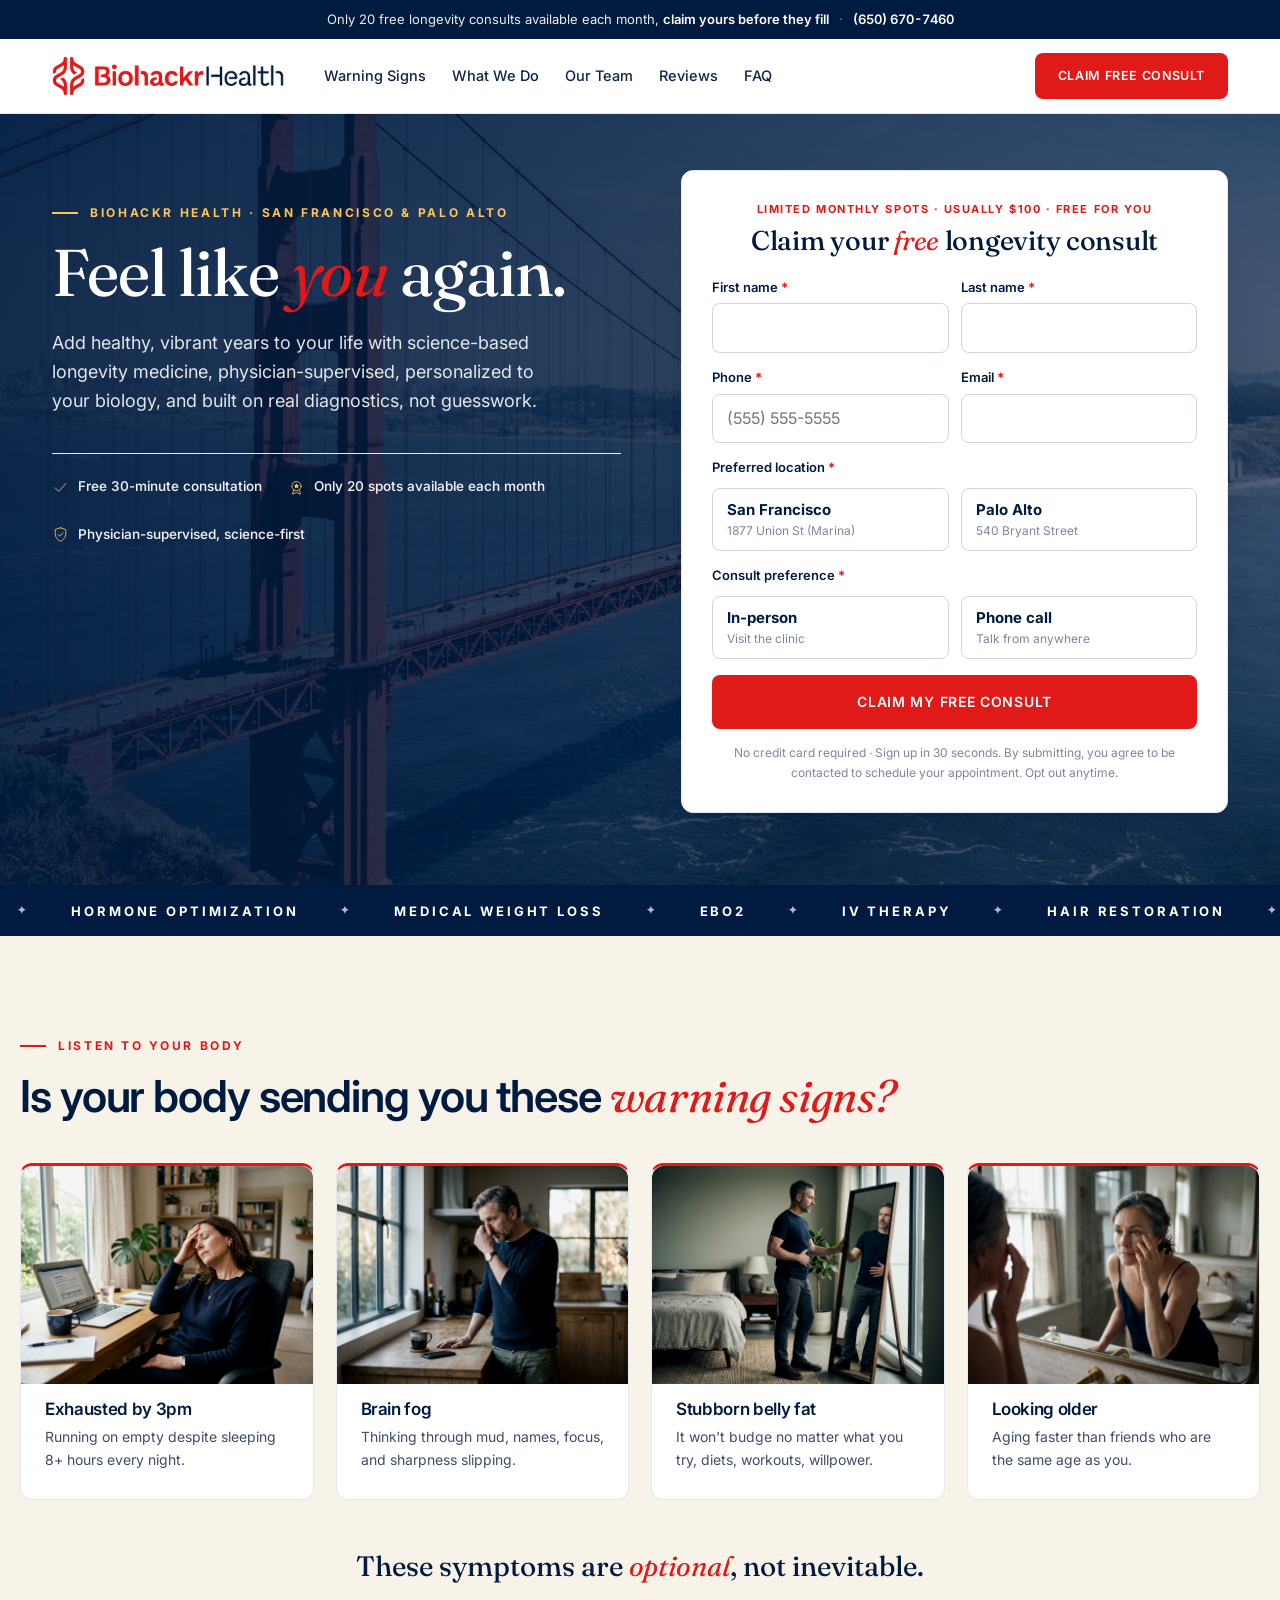
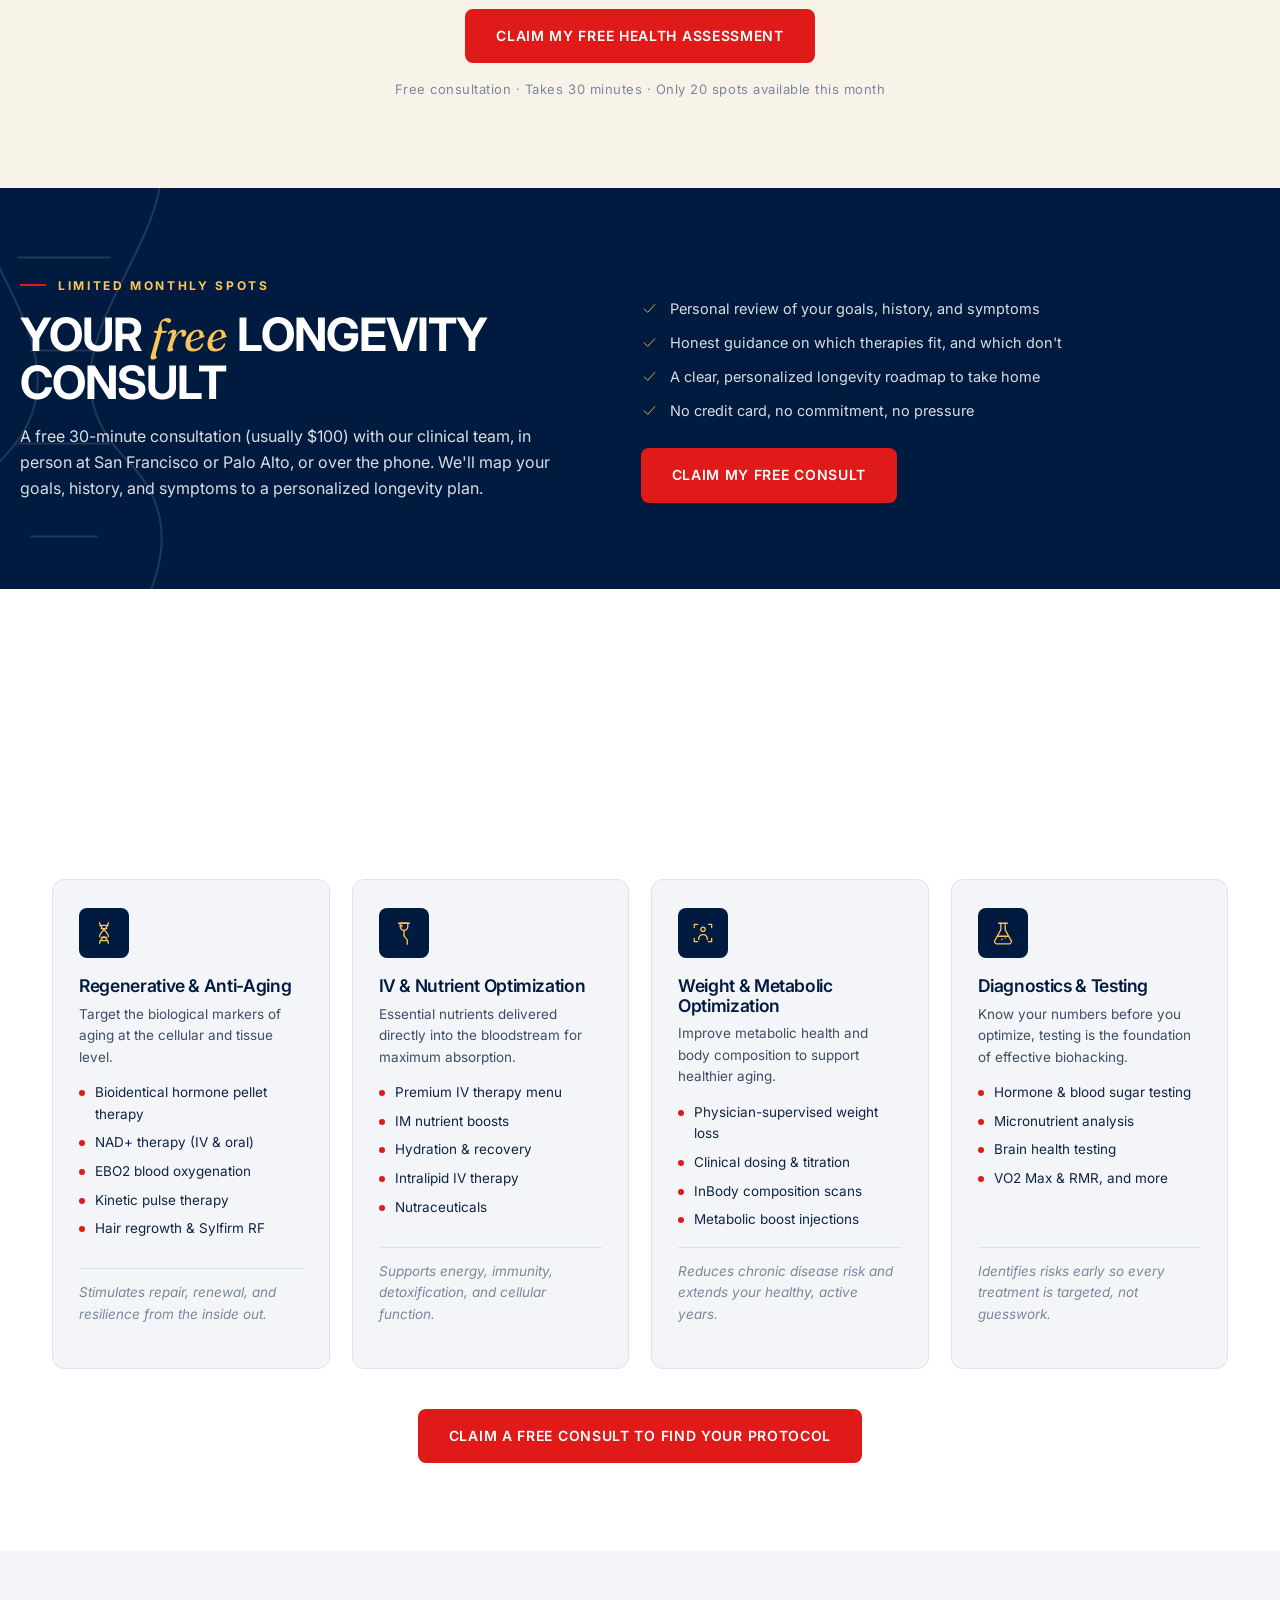
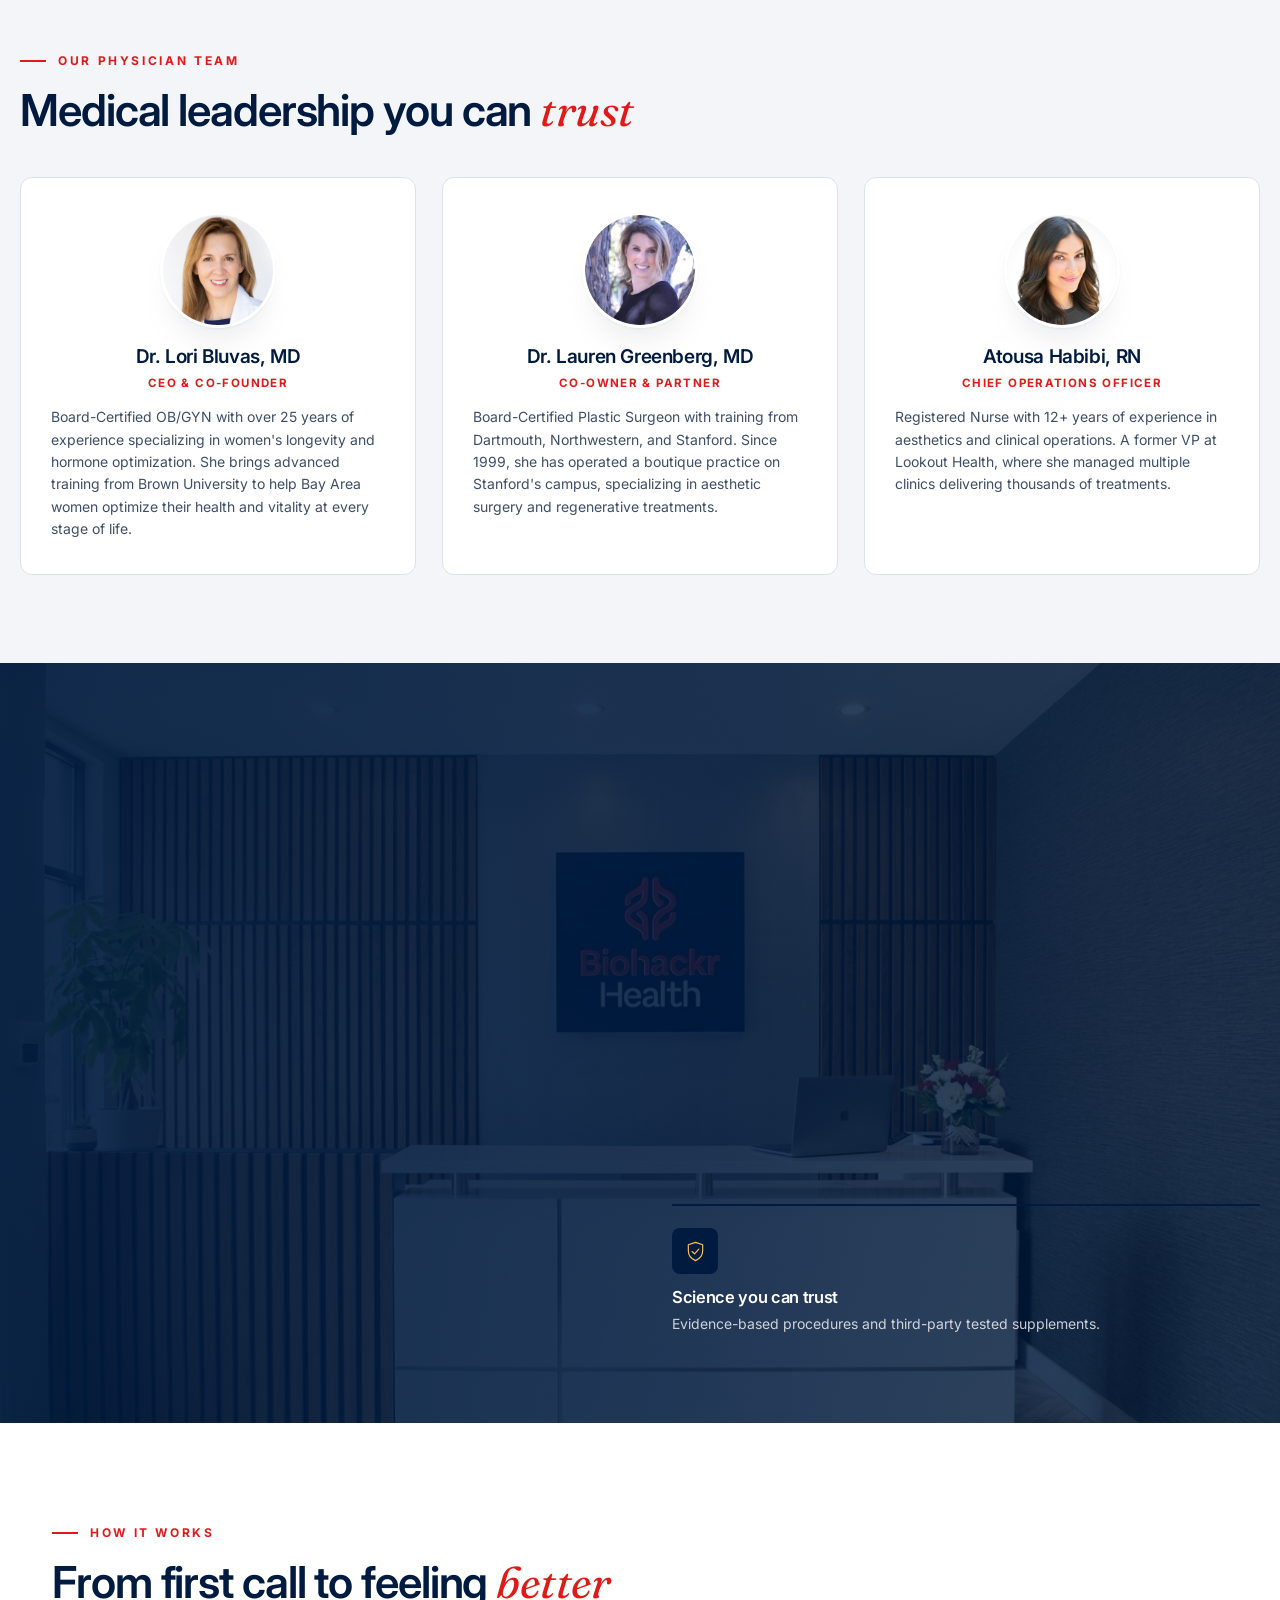
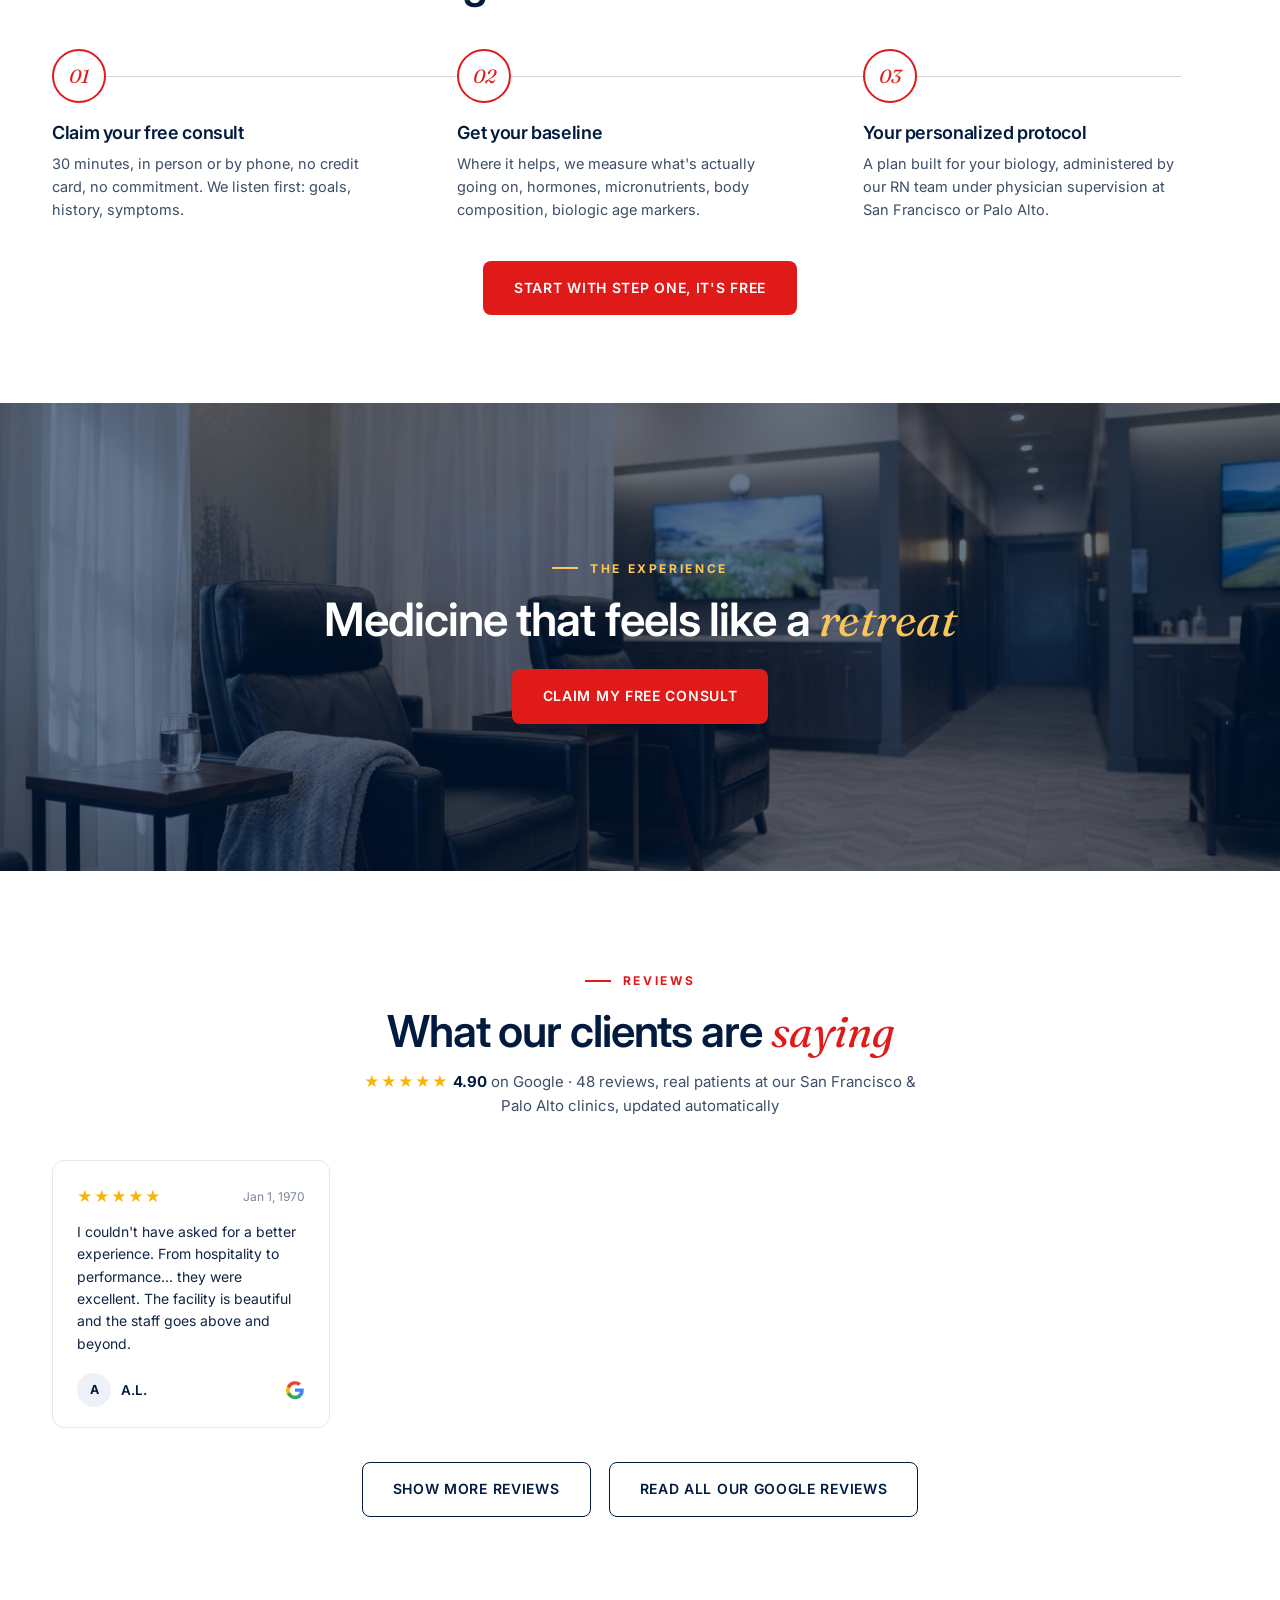
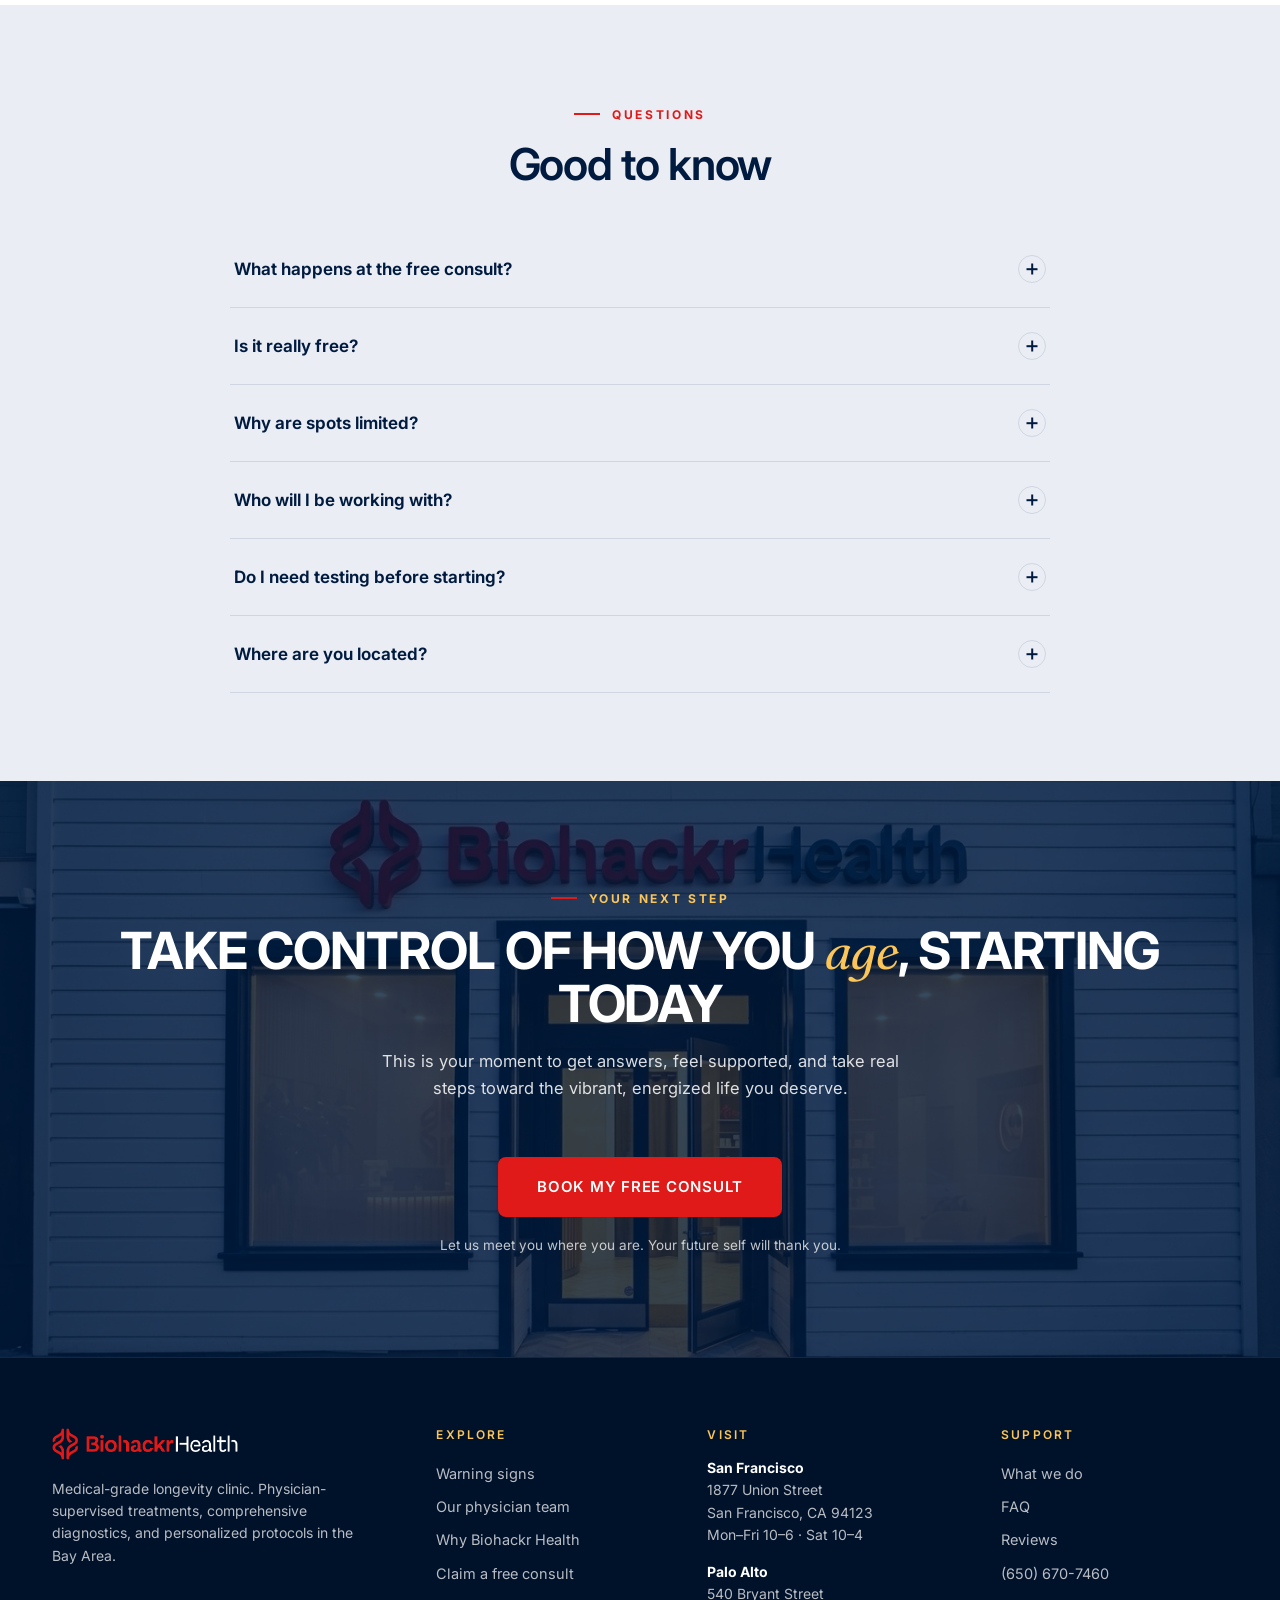
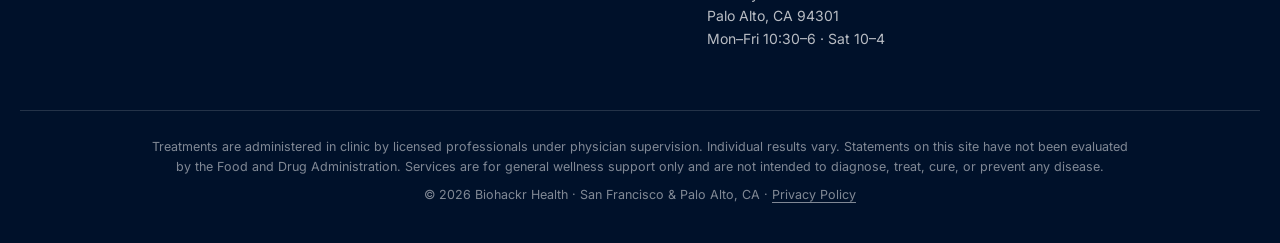
==== index.html @ 6c6f8c6c "Version stylesheet URL (cache bust after bar revert)" ====
<!DOCTYPE html>
<html lang="en">
<head>
  <meta charset="UTF-8">
  <meta name="viewport" content="width=device-width, initial-scale=1">
  <title>Biohackr Health, Science-Based Longevity Medicine in San Francisco &amp; Palo Alto</title>
  <meta name="description" content="Feel like you again. Physician-supervised longevity medicine in San Francisco & Palo Alto, claim your free longevity consultation.">
  <link rel="icon" href="assets/logo-mark.png">
  <link rel="preconnect" href="https://fonts.googleapis.com">
  <link rel="preconnect" href="https://fonts.gstatic.com" crossorigin>
  <link href="https://fonts.googleapis.com/css2?family=Inter:wght@300;400;500;600;700&family=Fraunces:ital,opsz,wght@0,9..144,300..600;1,9..144,300..600&display=swap" rel="stylesheet">
  <link rel="stylesheet" href="css/styles.css?v=2">
</head>
<body>
<a class="skip" href="#main">Skip to content</a>
<div id="site-header"></div>

<main id="main">

  <!-- ================= HERO (full-bleed clinic film) ================= -->
  <section class="hero5 hero-media">
    <div class="hero-film film" data-film="assets/film/hero-loop.mp4" style="background-image:url('assets/img/golden-gate-bridge.jpg')" aria-hidden="true">
      <video muted loop playsinline preload="metadata"></video>
    </div>
    <div class="hero-scrim" aria-hidden="true"></div>
    <div class="wrap hero5-in">
      <div class="hero5-copy">
        <p class="eyebrow">Biohackr Health · San Francisco &amp; Palo Alto</p>
        <h1 class="hero5-title">Feel like <span class="accent">you</span> again.</h1>
        <p class="hero5-sub">Add healthy, vibrant years to your life with science-based longevity medicine, physician-supervised, personalized to your biology, and built on real diagnostics, not guesswork.</p>
        <div class="hero5-trust" id="heroTrust"></div>
      </div>
      <div class="hero-form reveal" id="claim">
        <form class="claim-form" id="claimForm" novalidate>
          <div class="claim-form-head">
            <p class="form-kicker">Limited monthly spots · Usually $100 · Free for you</p>
            <h3>Claim your <span class="accent">free</span> longevity consult</h3>
          </div>
          <div class="frow">
            <div class="field"><label for="cFirst">First name <span class="req">*</span></label><input id="cFirst" required autocomplete="given-name"><span class="ferr">Required</span></div>
            <div class="field"><label for="cLast">Last name <span class="req">*</span></label><input id="cLast" required autocomplete="family-name"><span class="ferr">Required</span></div>
          </div>
          <div class="frow">
            <div class="field"><label for="cPhone">Phone <span class="req">*</span></label><input id="cPhone" type="tel" required autocomplete="tel" placeholder="(555) 555-5555"><span class="ferr">Required, we call or text to schedule</span></div>
            <div class="field"><label for="cEmail">Email <span class="req">*</span></label><input id="cEmail" type="email" required autocomplete="email"><span class="ferr">Enter a valid email</span></div>
          </div>
          <div class="field" id="fClinic"><label>Preferred location <span class="req">*</span></label>
            <div class="clinic-opts" id="cClinic">
              <button type="button" class="clinic-opt" data-clinic="San Francisco (Marina)"><strong>San Francisco</strong><span>1877 Union St (Marina)</span></button>
              <button type="button" class="clinic-opt" data-clinic="Palo Alto"><strong>Palo Alto</strong><span>540 Bryant Street</span></button>
            </div>
            <span class="ferr">Please choose a location</span>
          </div>
          <div class="field" id="fMode"><label>Consult preference <span class="req">*</span></label>
            <div class="clinic-opts" id="cMode">
              <button type="button" class="clinic-opt" data-mode="In-person"><strong>In-person</strong><span>Visit the clinic</span></button>
              <button type="button" class="clinic-opt" data-mode="Phone call"><strong>Phone call</strong><span>Talk from anywhere</span></button>
            </div>
            <span class="ferr">Please choose in-person or phone</span>
          </div>
          <button class="btn btn-red btn-block" type="submit" style="margin-top:16px">Claim my free consult</button>
          <p class="claim-fine">No credit card required · Sign up in 30 seconds. By submitting, you agree to be contacted to schedule your appointment. Opt out anytime.</p>
        </form>
      </div>
    </div>
    <div class="ticker" aria-hidden="true">
      <div class="ticker-track" id="tickerTrack"></div>
    </div>
  </section>

  <!-- ================= WARNING SIGNS ================= -->
  <section class="standards-band" id="signs">
    <div class="wrap sect">
      <div class="sect-head reveal">
        <div>
          <p class="eyebrow">Listen to your body</p>
          <h2>Is your body sending you these <span class="accent">warning signs?</span></h2>
        </div>
      </div>
      <div class="signs-grid">
        <div class="sign-card reveal"><span class="sign-media"><img src="assets/img/signs/sign-exhausted.jpg" alt="A woman slumped at her desk in the afternoon, hand on her forehead" loading="lazy"></span><h3>Exhausted by 3pm</h3><p>Running on empty despite sleeping 8+ hours every night.</p></div>
        <div class="sign-card reveal" data-d="1"><span class="sign-media"><img src="assets/img/signs/sign-brainfog.jpg" alt="A man pausing at his kitchen counter, pinching the bridge of his nose" loading="lazy"></span><h3>Brain fog</h3><p>Thinking through mud, names, focus, and sharpness slipping.</p></div>
        <div class="sign-card reveal" data-d="2"><span class="sign-media"><img src="assets/img/signs/sign-bellyfat.jpg" alt="A man standing at a mirror with a hand resting on his midsection" loading="lazy"></span><h3>Stubborn belly fat</h3><p>It won't budge no matter what you try, diets, workouts, willpower.</p></div>
        <div class="sign-card reveal" data-d="3"><span class="sign-media"><img src="assets/img/signs/sign-aging.jpg" alt="A woman at a bathroom mirror touching the fine lines by her eye" loading="lazy"></span><h3>Looking older</h3><p>Aging faster than friends who are the same age as you.</p></div>
      </div>
      <div class="signs-cta reveal">
        <p class="signs-line">These symptoms are <span class="accent">optional</span>, not inevitable.</p>
        <a class="btn btn-red" href="#claim">Claim my free health assessment</a>
        <p class="signs-note">Free consultation · Takes 30 minutes · Only 20 spots available this month</p>
      </div>
    </div>
  </section>

  <!-- ================= CLAIM FORM ================= -->
  <section class="claim-band" id="consult">
    <div class="pv-helix"></div>
    <div class="wrap claim-in">
      <div class="claim-copy">
        <p class="eyebrow" style="color:var(--sun)">Limited monthly spots</p>
        <h2>Your <span class="accent">free</span> longevity consult</h2>
        <p class="lead">A free 30-minute consultation (usually $100) with our clinical team, in person at San Francisco or Palo Alto, or over the phone. We'll map your goals, history, and symptoms to a personalized longevity plan.</p>
      </div>
      <div>
        <ul class="member-perks" id="claimPerks"></ul>
        <a class="btn btn-red" href="#claim" style="margin-top:26px">Claim my free consult</a>
      </div>
    </div>
  </section>

  <!-- ================= LONGEVITY SERVICES (4 PILLARS) ================= -->
  <section class="sect" id="services">
    <div class="wrap">
      <div class="sect-head reveal">
        <div>
          <p class="eyebrow">Our longevity services</p>
          <h2>Four ways we slow the <span class="accent">clock</span></h2>
          <p>A glimpse of what we offer, your consult determines which of these belongs in your plan.</p>
        </div>
      </div>
      <div class="pillars">
        <div class="pillar reveal"><span class="pillar-ic" data-ic="dna"></span>
          <h3>Regenerative &amp; Anti-Aging</h3>
          <p>Target the biological markers of aging at the cellular and tissue level.</p>
          <ul><li>Bioidentical hormone pellet therapy</li><li>NAD+ therapy (IV &amp; oral)</li><li>EBO2 blood oxygenation</li><li>Kinetic pulse therapy</li><li>Hair regrowth &amp; Sylfirm RF</li></ul>
          <p class="pillar-benefit">Stimulates repair, renewal, and resilience from the inside out.</p>
        </div>
        <div class="pillar reveal" data-d="1"><span class="pillar-ic" data-ic="iv"></span>
          <h3>IV &amp; Nutrient Optimization</h3>
          <p>Essential nutrients delivered directly into the bloodstream for maximum absorption.</p>
          <ul><li>Premium IV therapy menu</li><li>IM nutrient boosts</li><li>Hydration &amp; recovery</li><li>Intralipid IV therapy</li><li>Nutraceuticals</li></ul>
          <p class="pillar-benefit">Supports energy, immunity, detoxification, and cellular function.</p>
        </div>
        <div class="pillar reveal" data-d="2"><span class="pillar-ic" data-ic="scan"></span>
          <h3>Weight &amp; Metabolic Optimization</h3>
          <p>Improve metabolic health and body composition to support healthier aging.</p>
          <ul><li>Physician-supervised weight loss</li><li>Clinical dosing &amp; titration</li><li>InBody composition scans</li><li>Metabolic boost injections</li></ul>
          <p class="pillar-benefit">Reduces chronic disease risk and extends your healthy, active years.</p>
        </div>
        <div class="pillar reveal" data-d="3"><span class="pillar-ic" data-ic="lab"></span>
          <h3>Diagnostics &amp; Testing</h3>
          <p>Know your numbers before you optimize, testing is the foundation of effective biohacking.</p>
          <ul><li>Hormone &amp; blood sugar testing</li><li>Micronutrient analysis</li><li>Brain health testing</li><li>VO2 Max &amp; RMR, and more</li></ul>
          <p class="pillar-benefit">Identifies risks early so every treatment is targeted, not guesswork.</p>
        </div>
      </div>
      <div class="signs-cta reveal" style="margin-top:40px">
        <a class="btn btn-red" href="#claim">Claim a free consult to find your protocol</a>
      </div>
    </div>
  </section>

  <!-- ================= PHYSICIAN TEAM ================= -->
  <section class="gray-band" id="team">
    <div class="wrap sect">
      <div class="sect-head reveal">
        <div>
          <p class="eyebrow">Our physician team</p>
          <h2>Medical leadership you can <span class="accent">trust</span></h2>
        </div>
      </div>
      <div class="team-lp">
        <div class="team-bio reveal">
          <img class="team-photo" src="assets/img/team/bluvas.jpg" alt="Dr. Lori Bluvas, MD">
          <h3>Dr. Lori Bluvas, MD</h3>
          <p class="team-role">CEO &amp; Co-founder</p>
          <p>Board-Certified OB/GYN with over 25 years of experience specializing in women's longevity and hormone optimization. She brings advanced training from Brown University to help Bay Area women optimize their health and vitality at every stage of life.</p>
        </div>
        <div class="team-bio reveal" data-d="1">
          <img class="team-photo" src="assets/img/team/greenberg.png" alt="Dr. Lauren Greenberg, MD">
          <h3>Dr. Lauren Greenberg, MD</h3>
          <p class="team-role">Co-owner &amp; Partner</p>
          <p>Board-Certified Plastic Surgeon with training from Dartmouth, Northwestern, and Stanford. Since 1999, she has operated a boutique practice on Stanford's campus, specializing in aesthetic surgery and regenerative treatments.</p>
        </div>
        <div class="team-bio reveal" data-d="2">
          <img class="team-photo" src="assets/img/team/habibi.png" alt="Atousa Habibi, RN">
          <h3>Atousa Habibi, RN</h3>
          <p class="team-role">Chief Operations Officer</p>
          <p>Registered Nurse with 12+ years of experience in aesthetics and clinical operations. A former VP at Lookout Health, where she managed multiple clinics delivering thousands of treatments.</p>
        </div>
      </div>
    </div>
  </section>

  <!-- ================= WHY BIOHACKR (full-bleed photo band) ================= -->
  <section class="why-media" id="why">
    <div class="why-media-bg" aria-hidden="true"><img src="assets/img/clinic/reception-sign-ai.jpg" alt=""></div>
    <div class="why-media-scrim" aria-hidden="true"></div>
    <div class="wrap sect why-media-in">
      <div class="why-media-copy reveal">
        <p class="eyebrow" style="color:var(--sun)">Why Biohackr Health</p>
        <h2>Your partner in evidence-based <span class="accent" style="color:var(--sun)">longevity</span></h2>
        <p>We're not just a clinic. We started Biohackr Health to bring real science to our own health, and we understand the changes you're going through.</p>
        <a class="btn btn-red" href="#claim" style="margin-top:26px">Get free medical guidance</a>
      </div>
      <div class="why-media-standards">
        <div class="standard reveal"><span class="st-ic" data-ic="data"></span><div><h3>Advanced diagnostics</h3><p>Every treatment starts with your numbers, not a template.</p></div></div>
        <div class="standard reveal" data-d="1"><span class="st-ic" data-ic="member"></span><div><h3>Personalized treatment</h3><p>Your protocol is built around your biology, your goals, and your stage of life.</p></div></div>
        <div class="standard reveal" data-d="2"><span class="st-ic" data-ic="pulse"></span><div><h3>Compassionate care</h3><p>Physician-led, judgment-free, and personal at every visit.</p></div></div>
        <div class="standard reveal" data-d="3"><span class="st-ic" data-ic="shield"></span><div><h3>Science you can trust</h3><p>Evidence-based procedures and third-party tested supplements.</p></div></div>
      </div>
    </div>
  </section>

  <!-- ================= HOW IT WORKS ================= -->
  <section class="sect">
    <div class="wrap">
      <div class="sect-head reveal">
        <div>
          <p class="eyebrow">How it works</p>
          <h2>From first call to feeling <span class="accent">better</span></h2>
        </div>
      </div>
      <div class="steps-line">
        <div class="step4 reveal"><span class="step4-n">01</span><h3>Claim your free consult</h3><p>30 minutes, in person or by phone, no credit card, no commitment. We listen first: goals, history, symptoms.</p></div>
        <div class="step4 reveal" data-d="1"><span class="step4-n">02</span><h3>Get your baseline</h3><p>Where it helps, we measure what's actually going on, hormones, micronutrients, body composition, biologic age markers.</p></div>
        <div class="step4 reveal" data-d="2"><span class="step4-n">03</span><h3>Your personalized protocol</h3><p>A plan built for your biology, administered by our RN team under physician supervision at San Francisco or Palo Alto.</p></div>
      </div>
      <div class="signs-cta reveal" style="margin-top:40px">
        <a class="btn btn-red" href="#claim">Start with step one, it's free</a>
      </div>
    </div>
  </section>

  <!-- ================= CLINIC FILM BAND ================= -->
  <section class="film-band">
    <div class="film-band-media film" data-film="assets/film/lounge-ambience.mp4" style="background-image:url('assets/img/clinic/experience-lounge-ai-2.jpg')" aria-hidden="true">
      <video muted loop playsinline preload="metadata"></video>
    </div>
    <div class="film-band-scrim" aria-hidden="true"></div>
    <div class="wrap film-band-in reveal">
      <p class="eyebrow" style="color:var(--sun)">The experience</p>
      <h2>Medicine that feels like a <span class="accent" style="color:var(--sun)">retreat</span></h2>
      <a class="btn btn-red" href="#claim" style="margin-top:24px">Claim my free consult</a>
    </div>
  </section>

  <!-- ================= GOOGLE REVIEWS ================= -->
  <section class="sect" id="reviews">
    <div class="wrap">
      <div class="sect-head reveal" style="justify-content:center;text-align:center">
        <div style="margin:0 auto">
          <p class="eyebrow" style="justify-content:center">Reviews</p>
          <h2>What our clients are <span class="accent">saying</span></h2>
          <p style="margin:14px auto 0" id="reviewRating"></p>
        </div>
      </div>
      <div class="reviews-grid" id="reviewsGrid"></div>
      <div class="signs-cta reveal" style="margin-top:34px">
        <button class="btn btn-ghost" id="reviewsMore" type="button" hidden>Show more reviews</button>
        <a class="btn btn-ghost" id="reviewsLink" href="#" target="_blank" rel="noopener">Read all our Google reviews</a>
      </div>
    </div>
  </section>

  <!-- ================= FAQ ================= -->
  <section class="standards-band" id="faq">
    <div class="wrap sect">
      <div class="sect-head reveal" style="justify-content:center;text-align:center">
        <div style="margin:0 auto">
          <p class="eyebrow" style="justify-content:center">Questions</p>
          <h2>Good to know</h2>
        </div>
      </div>
      <div class="faq" id="faqList"></div>
    </div>
  </section>

  <!-- ================= FINAL CTA (storefront photo) ================= -->
  <section class="member4 final-cta cta-photo">
    <div class="cta-photo-bg" aria-hidden="true"><img src="assets/img/clinic/storefront-ai.jpg" alt=""></div>
    <div class="cta-photo-scrim" aria-hidden="true"></div>
    <div class="wrap" style="position:relative;padding:100px 32px;text-align:center">
      <p class="eyebrow" style="color:var(--sun);justify-content:center">Your next step</p>
      <h2 style="color:#fff;text-transform:uppercase;font-weight:700;font-size:clamp(30px,4vw,52px);letter-spacing:-.02em;line-height:1.04">Take control of how you <span class="accent" style="color:var(--sun)">age</span>, starting today</h2>
      <p style="margin:18px auto 30px;max-width:540px;font-size:16.5px">This is your moment to get answers, feel supported, and take real steps toward the vibrant, energized life you deserve.</p>
      <a class="btn btn-red" href="#claim" style="font-size:15px;padding:17px 38px">Book my free consult</a>
      <p style="margin-top:18px;font-size:13.5px;color:rgba(255,255,255,.75)">Let us meet you where you are. Your future self will thank you.</p>
    </div>
  </section>

</main>

<div id="site-footer"></div>

<script src="https://apisystem.tech/js/reviews_widget.js" defer></script>
<script src="js/reviews.js"></script>
<script src="js/ui.js"></script>
<script>
  BHUI.init({ active: 'home' });
  const IC = BHUI.icons;
  const esc = BHUI.esc;

  /* hero bits */
  document.getElementById('heroTrust').innerHTML = [
    [IC.check, 'Free 30-minute consultation'],
    [IC.member, 'Only 20 spots available each month'],
    [IC.shield, 'Physician-supervised, science-first']
  ].map(([ic, t]) => `<span>${ic}${t}</span>`).join('');

  /* film slots: each .film[data-film] tries its mp4; until the file exists
     (Jennifer's Flow renders drop into assets/film/), the graded still shows.
     Honors prefers-reduced-motion by never starting playback. */
  (function () {
    if (window.matchMedia('(prefers-reduced-motion: reduce)').matches) return;
    document.querySelectorAll('.film[data-film]').forEach(slot => {
      const vid = slot.querySelector('video');
      if (!vid) return;
      vid.src = slot.getAttribute('data-film');
      vid.addEventListener('canplay', () => {
        slot.classList.add('film-on');
        vid.play().catch(() => {});
      }, { once: true });
      vid.addEventListener('error', () => slot.classList.remove('film-on'), { once: true });
    });
  })();

  /* section icons */
  document.querySelectorAll('[data-ic]').forEach(el => { el.innerHTML = IC[el.getAttribute('data-ic')] || ''; });

  /* ticker */
  const TICK = ['NAD+ Therapy', 'Hormone Optimization', 'Medical Weight Loss', 'EBO2', 'IV Therapy',
                'Hair Restoration', 'Skin & Aesthetics', 'Comprehensive Diagnostics', 'Regenerative Medicine'];
  document.getElementById('tickerTrack').innerHTML =
    TICK.concat(TICK).map(t => `<span>${t}</span>`).join('');
  /* JS-driven marquee (keeps moving in iOS Low Power Mode; no CSS-animation compositing glitches) */
  (function () {
    const track = document.getElementById('tickerTrack');
    let x = 0, last = 0, half = 0;
    const measure = () => { half = track.scrollWidth / 2; };
    measure(); setTimeout(measure, 500); window.addEventListener('resize', measure);
    function step(ts) {
      if (last && half) {
        x -= (ts - last) * 0.04;          // ~40px/sec
        if (-x >= half) x += half;         // seamless loop at one full set
        track.style.transform = 'translateX(' + x.toFixed(2) + 'px)';
      }
      last = ts;
      requestAnimationFrame(step);
    }
    requestAnimationFrame(step);
  })();

  /* claim section perks */
  document.getElementById('claimPerks').innerHTML = [
    'Personal review of your goals, history, and symptoms',
    'Honest guidance on which therapies fit, and which don\'t',
    'A clear, personalized longevity roadmap to take home',
    'No credit card, no commitment, no pressure'
  ].map(b => `<li>${IC.check}<span>${b}</span></li>`).join('');

  /* claim form */
  let clinic = '', mode = '';
  document.getElementById('cClinic').addEventListener('click', e => {
    const b = e.target.closest('[data-clinic]'); if (!b) return;
    clinic = b.getAttribute('data-clinic');
    document.querySelectorAll('#cClinic .clinic-opt').forEach(el => el.classList.toggle('on', el === b));
    document.getElementById('fClinic').classList.remove('show-err');
  });
  document.getElementById('cMode').addEventListener('click', e => {
    const b = e.target.closest('[data-mode]'); if (!b) return;
    mode = b.getAttribute('data-mode');
    document.querySelectorAll('#cMode .clinic-opt').forEach(el => el.classList.toggle('on', el === b));
    document.getElementById('fMode').classList.remove('show-err');
  });
  document.getElementById('claimForm').addEventListener('submit', e => {
    e.preventDefault();
    const get = id => document.getElementById(id);
    const fields = { first: get('cFirst'), last: get('cLast'), phone: get('cPhone'), email: get('cEmail') };
    let ok = true;
    const mark = (el, bad) => { el.classList.toggle('err', bad); el.closest('.field').classList.toggle('show-err', bad); if (bad) ok = false; };
    mark(fields.first, !fields.first.value.trim());
    mark(fields.last, !fields.last.value.trim());
    mark(fields.phone, fields.phone.value.replace(/\D/g, '').length < 10);
    mark(fields.email, !/^[^@\s]+@[^@\s]+\.[^@\s]+$/.test(fields.email.value.trim()));
    if (!clinic) { document.getElementById('fClinic').classList.add('show-err'); ok = false; }
    if (!mode) { document.getElementById('fMode').classList.add('show-err'); ok = false; }
    if (!ok) return;
    const leads = JSON.parse(localStorage.getItem('bh_leads') || '[]');
    leads.push({ first: fields.first.value.trim(), last: fields.last.value.trim(), phone: fields.phone.value.trim(),
                 email: fields.email.value.trim(), clinic, mode, at: new Date().toISOString() });
    localStorage.setItem('bh_leads', JSON.stringify(leads));
    document.getElementById('claimForm').innerHTML = `
      <div class="claim-done">
        <span class="ok-ic">${IC.check}</span>
        <h3>You're in, ${esc(fields.first.value.trim())}.</h3>
        <p>Our team will call or text <strong>${esc(fields.phone.value.trim())}</strong> within one business day to schedule your free ${esc(mode.toLowerCase())} consult${mode === 'In-person' ? ` at ${esc(clinic)}` : ''}.</p>
        <p class="claim-fine">Prefer not to wait? Call us at <a href="tel:+16506707460" style="text-decoration:underline">(650) 670-7460</a>.</p>
      </div>`;
  });

  /* reviews, live Google feed, rendered as uniform cards (auto-updates).
     Pulls the clinic's real review data and renders our own equal-size cards;
     the GHL widget's own masonry layout (uneven boxes) is bypassed. */
  const R = window.BH_REVIEWS;
  const REVIEW_FEED = 'https://reputationhub.site/reputation/widgets/review_widget/vscbiVBPwkbdhVINAGjF';
  const starStr = n => '★★★★★☆☆☆☆☆'.slice(5 - Math.round(n), 10 - Math.round(n));
  document.getElementById('reviewsLink').href = R.listingUrl;

  function fmtDate(iso) {
    try { return new Date(iso).toLocaleDateString('en-US', { month: 'short', day: 'numeric', year: 'numeric' }); }
    catch (e) { return ''; }
  }
  function reviewCard(r) {
    const name = esc(r.reviewerName || 'Google reviewer');
    const initials = name.split(/\s+/).map(w => w[0]).slice(0, 2).join('').toUpperCase();
    return `<figure class="rev-card">
      <div class="rev-head"><span class="rev-stars">${starStr(r.starRating || 5)}</span><span class="rev-date">${esc(fmtDate(r.dateAdded))}</span></div>
      <blockquote>${esc(r.comment || '')}</blockquote>
      <figcaption>
        <span class="rev-avatar">${esc(initials)}</span>
        <span class="rev-name">${name}</span>
        <svg class="rev-g" viewBox="0 0 24 24" aria-label="Google review"><path fill="#4285F4" d="M22.5 12.2c0-.7-.1-1.4-.2-2H12v3.9h5.9a5 5 0 0 1-2.2 3.3v2.7h3.6c2.1-1.9 3.2-4.8 3.2-7.9z"/><path fill="#34A853" d="M12 23c2.9 0 5.4-1 7.2-2.6l-3.6-2.7c-1 .7-2.3 1.1-3.6 1.1-2.8 0-5.1-1.9-6-4.4H2.3v2.8A11 11 0 0 0 12 23z"/><path fill="#FBBC05" d="M6 14.4a6.6 6.6 0 0 1 0-4.2V7.4H2.3a11 11 0 0 0 0 9.8L6 14.4z"/><path fill="#EA4335" d="M12 5.5c1.6 0 3 .5 4.1 1.6l3.1-3.1A11 11 0 0 0 2.3 7.4L6 10.2c.9-2.6 3.2-4.7 6-4.7z"/></svg>
      </figcaption>
    </figure>`;
  }
  function renderReviews(list, rating, total) {
    const grid = document.getElementById('reviewsGrid');
    const moreBtn = document.getElementById('reviewsMore');
    let shown = 8;
    const paint = () => {
      grid.innerHTML = list.slice(0, shown).map(reviewCard).join('');
      moreBtn.hidden = shown >= list.length;
    };
    document.getElementById('reviewRating').innerHTML =
      `<span class="rev-stars">${starStr(rating)}</span> <strong>${rating.toFixed(2)}</strong> on Google · ${total} reviews, real patients at our San Francisco &amp; Palo Alto clinics, updated automatically`;
    paint();
    moreBtn.onclick = () => { shown += 8; paint(); };
  }
  function extractReviews(html) {
    const k = html.indexOf('"reviews":');
    if (k < 0) return null;
    let i = html.indexOf('[', k);
    if (i < 0) return null;
    const start = i; let depth = 0, inStr = false, escd = false;
    for (; i < html.length; i++) {
      const ch = html[i];
      if (inStr) { if (escd) escd = false; else if (ch === '\\') escd = true; else if (ch === '"') inStr = false; }
      else if (ch === '"') inStr = true;
      else if (ch === '[') depth++;
      else if (ch === ']') { depth--; if (depth === 0) { i++; break; } }
    }
    try { return JSON.parse(html.slice(start, i)); } catch (e) { return null; }
  }
  function extractAggregate(html) {
    const m = html.match(/"aggregateData":\{[^}]*"totalReviews":(\d+)[^}]*"totalRating":([0-9.]+)/)
            || html.match(/"aggregateData":\{[^}]*"totalRating":([0-9.]+)[^}]*"totalReviews":(\d+)/);
    if (!m) return null;
    const a = parseFloat(m[1]), b = parseFloat(m[2]);
    return a > b ? { total: a, rating: b } : { total: b, rating: a };
  }
  // fallback render (the one verified review) so the section is never empty
  renderReviews(R.items.map(it => ({ reviewerName: it.name, starRating: it.stars, comment: it.text, dateAdded: null })), R.rating, 48);
  // then pull the live feed and replace with the real, auto-updating set
  fetch(REVIEW_FEED).then(res => res.text()).then(html => {
    const revs = extractReviews(html);
    if (!revs || !revs.length) return;
    revs.sort((a, b) => (b.dateAdded || '').localeCompare(a.dateAdded || ''));
    const agg = extractAggregate(html) || { rating: revs.reduce((s, r) => s + (r.starRating || 0), 0) / revs.length, total: revs.length };
    renderReviews(revs, agg.rating, agg.total);
  }).catch(() => {});

  /* FAQ, consult-focused */
  const FAQ = [
    ['What happens at the free consult?', 'A 30-minute conversation with our clinical team, in person at San Francisco or Palo Alto, or by phone. We review your goals, health history, and symptoms, then map out which longevity therapies make sense for you. You leave with a clear plan, whether or not you book anything.'],
    ['Is it really free?', 'Yes, the longevity consultation is free for a limited time (usually $100). No credit card is required to claim a spot, and there is no obligation.'],
    ['Why are spots limited?', 'We hold a limited number of free consults each month so our clinical team can give every guest real, unhurried attention. When the month\'s spots fill, new requests roll to the next opening.'],
    ['Who will I be working with?', 'Biohackr Health is led by board-certified physicians and staffed by licensed, experienced Registered Nurses. Every protocol runs under physician supervision.'],
    ['Do I need testing before starting?', 'For your consultation, no, just bring yourself. For most treatments, typically yes, because testing is what lets us personalize your protocol safely and precisely. Already have labs from the past six months? Send them over before your appointment and your provider will review them in advance, so your visit starts even more personalized.'],
    ['Where are you located?', 'San Francisco, 1877 Union Street (Marina), and Palo Alto, 540 Bryant Street. Open Monday through Saturday. Phone consults are available if visiting isn\'t convenient.']
  ];
  document.getElementById('faqList').innerHTML = FAQ.map(([q, a]) => `
    <div class="faq-item">
      <button class="faq-q" type="button" aria-expanded="false">${q}<span class="fx"></span></button>
      <div class="faq-a"><div class="faq-a-in">${a}</div></div>
    </div>`).join('');
  document.getElementById('faqList').addEventListener('click', e => {
    const q = e.target.closest('.faq-q');
    if (!q) return;
    const item = q.parentElement;
    const a = item.querySelector('.faq-a');
    const open = item.classList.toggle('open');
    q.setAttribute('aria-expanded', open);
    a.style.maxHeight = open ? a.scrollHeight + 'px' : '0';
  });

  BHUI.reveals();
</script>
</body>
</html>
---- css/styles.css ----
/* ============================================================
   Biohackr Health — Store Design System · VERSION 4
   "Editorial gallery": white field, marine blue + blood red,
   cream as a quiet accent. Oversized type, sharp frames,
   gallery product tiles, full-bleed brand bands.
   ============================================================ */

:root {
  --navy: #001b3f;
  --navy-2: #0a2c5c;
  --navy-3: #123a73;
  --red: #e01919;
  --red-dark: #bd1212;
  --red-tint: #fdf1ef;
  --bg: #ffffff;
  --cream: #f7f3e9;        /* accent only */
  --cream-2: #fbf9f3;
  --blush: #fdf1ef;        /* legacy alias used by inner pages */
  --bone: #ffffff;          /* legacy alias — pages painted white now */
  --bone-2: #f7f3e9;
  --card: #ffffff;
  --ink: #102545;
  --body: #3e4e66;
  --muted: #7c879b;
  --hairline: #e4e8ef;
  --hairline-2: #cfd6e2;
  --mint: #9cd3ca;
  --sky: #36b4e5;
  --sun: #fcc557;
  --gold: #b08d57;          /* legacy alias */
  --gold-2: #c9a76d;        /* legacy alias */
  --green: #2e7d5b;
  --navy-tint: #eef2f8;
  --radius: 12px;
  --radius-sm: 8px;
  --shadow: 0 1px 2px rgba(4, 22, 51, .05), 0 22px 44px -26px rgba(4, 22, 51, .22);
  --shadow-lg: 0 2px 4px rgba(4, 22, 51, .06), 0 36px 72px -32px rgba(4, 22, 51, .34);
  --font: 'Inter', -apple-system, BlinkMacSystemFont, 'Helvetica Neue', sans-serif;
  --serif: 'Fraunces', Georgia, serif;
  --wrap: 1240px;
}

/* ---------------- base ---------------- */
* { box-sizing: border-box; margin: 0; padding: 0; }
html { scroll-behavior: smooth; -webkit-text-size-adjust: 100%; }
html, body { overflow-x: clip; }
body {
  font-family: var(--font);
  font-size: 16px;
  line-height: 1.6;
  color: var(--body);
  background: var(--bg);
  -webkit-font-smoothing: antialiased;
}
img { max-width: 100%; display: block; }
a { color: inherit; text-decoration: none; }
button { font: inherit; cursor: pointer; background: none; border: 0; color: inherit; }
input, select, textarea { font: inherit; color: var(--ink); }
h1, h2, h3, h4 { color: var(--navy); font-weight: 600; line-height: 1.12; letter-spacing: -0.02em; }
.wrap { max-width: var(--wrap); margin: 0 auto; padding: 0 32px; }
.skip {
  position: absolute; left: -9999px; top: 0; z-index: 200;
  background: var(--navy); color: #fff; padding: 10px 18px;
}
.skip:focus { left: 0; }
::selection { background: rgba(224, 25, 25, .15); }

/* serif accent word */
.accent {
  font-family: var(--serif);
  font-style: italic;
  font-weight: 400;
  letter-spacing: -0.01em;
  color: var(--red);
  text-transform: none;
}

.eyebrow {
  display: inline-flex; align-items: center; gap: 12px;
  font-size: 12px;
  font-weight: 700;
  letter-spacing: .22em;
  text-transform: uppercase;
  color: var(--red);
  margin-bottom: 16px;
}
.eyebrow::before { content: ''; width: 26px; height: 2px; background: var(--red); }
.eyebrow.navy { color: var(--navy); }
.eyebrow.navy::before { background: var(--navy); }

/* ---------------- buttons (rectangular, sharp) ---------------- */
.btn {
  display: inline-flex; align-items: center; justify-content: center; gap: 9px;
  padding: 15px 30px;
  border-radius: var(--radius-sm);
  font-weight: 600; font-size: 14px; letter-spacing: .05em; text-transform: uppercase;
  transition: transform .16s ease, box-shadow .16s ease, background .16s ease, color .16s ease, border-color .16s ease;
  border: 1.5px solid transparent;
  white-space: nowrap;
}
.btn:active { transform: translateY(1px); }
.btn-red { background: var(--red); color: #fff; }
.btn-red:hover { background: var(--red-dark); transform: translateY(-1px); box-shadow: 0 16px 30px -14px rgba(224, 25, 25, .55); }
.btn-navy { background: var(--navy); color: #fff; }
.btn-navy:hover { background: var(--navy-2); transform: translateY(-1px); box-shadow: 0 16px 30px -16px rgba(0, 27, 63, .5); }
.btn-ghost { border-color: var(--navy); color: var(--navy); background: transparent; }
.btn-ghost:hover { background: var(--navy); color: #fff; }
.btn-white { background: #fff; color: var(--navy); }
.btn-white:hover { transform: translateY(-1px); box-shadow: 0 16px 32px -16px rgba(0, 0, 0, .4); }
.btn-ghost-light { border-color: rgba(255, 255, 255, .45); color: #fff; }
.btn-ghost-light:hover { border-color: #fff; background: rgba(255, 255, 255, .1); }
.btn-block { width: 100%; }
.btn[disabled] { opacity: .55; cursor: not-allowed; transform: none !important; }
.btn svg { width: 17px; height: 17px; }

/* ---------------- header: utility bar + centered logo ---------------- */
.topbar {
  background: var(--navy); color: rgba(255, 255, 255, .85);
  font-size: 12.5px; letter-spacing: .02em;
}
.topbar-in { display: flex; align-items: center; justify-content: space-between; gap: 18px; height: 38px; }
.topbar a { color: #fff; font-weight: 600; }
.topbar a:hover { text-decoration: underline; text-underline-offset: 3px; }
.topbar-loc { display: flex; gap: 18px; }
.topbar-loc span { opacity: .75; }

.hdr {
  position: sticky; top: 0; z-index: 90;
  background: rgba(255, 255, 255, .92);
  backdrop-filter: blur(12px);
  -webkit-backdrop-filter: blur(12px);
  border-bottom: 1px solid var(--hairline);
  transition: box-shadow .25s ease;
}
.hdr.scrolled { box-shadow: 0 10px 30px -22px rgba(4, 22, 51, .35); }
.hdr-in {
  display: grid; grid-template-columns: 1fr auto 1fr;
  align-items: center; height: 78px; gap: 20px;
  position: relative;
}
.hdr-nav { display: flex; gap: 30px; }
.hdr-nav-r { justify-content: flex-end; margin-right: 96px; }
.hdr-nav a {
  font-size: 13px; font-weight: 650; letter-spacing: .1em; text-transform: uppercase;
  color: var(--navy); padding: 6px 0; position: relative;
}
.hdr-nav a::after {
  content: ''; position: absolute; left: 0; right: 100%; bottom: 0;
  height: 2px; background: var(--red); transition: right .22s ease;
}
.hdr-nav a:hover::after, .hdr-nav a.active::after { right: 0; }
.hdr-nav .m-only { display: none; }
.hdr-logo { justify-self: center; }
.hdr-logo img { height: 34px; width: auto; }
.hdr-actions {
  position: absolute; right: 0; top: 50%; transform: translateY(-50%);
  display: flex; align-items: center; gap: 4px;
}
.hdr-ic {
  width: 42px; height: 42px; border-radius: 50%;
  display: inline-flex; align-items: center; justify-content: center;
  color: var(--navy); position: relative; transition: background .18s ease;
}
.hdr-ic:hover { background: var(--navy-tint); }
.hdr-ic svg { width: 21px; height: 21px; }
.cart-count {
  position: absolute; top: 2px; right: 0;
  background: var(--red); color: #fff;
  min-width: 18px; height: 18px; border-radius: 999px;
  font-size: 11px; font-weight: 700; line-height: 18px; text-align: center;
  padding: 0 4px;
}
.nav-burger { display: none; }

/* ---------------- hero v4: oversized editorial ---------------- */
.hero4 { padding: 64px 0 0; position: relative; overflow: hidden; }
.hero4-kicker {
  font-size: 12.5px; font-weight: 700; letter-spacing: .26em; text-transform: uppercase;
  color: var(--red); margin-bottom: 22px;
  display: flex; align-items: center; gap: 14px;
}
.hero4-kicker::after { content: ''; flex: 1; height: 1px; background: var(--hairline-2); }
.hero4-title {
  font-size: clamp(46px, 7.6vw, 108px);
  line-height: .98;
  letter-spacing: -0.025em;
  font-weight: 700;
  text-transform: uppercase;
  color: var(--navy);
  margin-bottom: 40px;
}
.hero4-title .accent {
  font-size: .92em;
  font-weight: 380;
  letter-spacing: -0.02em;
}
.hero4-row {
  display: grid; grid-template-columns: .9fr 1.1fr;
  gap: 56px; align-items: stretch; padding-bottom: 72px;
}
.hero4-copy { display: flex; flex-direction: column; justify-content: center; }
.hero4-sub { font-size: 18px; max-width: 460px; margin-bottom: 30px; }
.hero4-ctas { display: flex; gap: 14px; flex-wrap: wrap; margin-bottom: 38px; }
.hero4-trust { border-top: 1px solid var(--hairline); }
.hero4-trust span {
  display: flex; align-items: center; gap: 12px;
  padding: 13px 2px; border-bottom: 1px solid var(--hairline);
  font-size: 14px; font-weight: 550; color: var(--ink);
}
.hero4-trust svg { width: 17px; height: 17px; color: var(--red); flex: none; }
.hero4-photo { position: relative; min-height: 440px; }
.hero4-photo-frame {
  position: absolute; inset: 0; border-radius: var(--radius); overflow: hidden;
  box-shadow: var(--shadow-lg);
}
.hero4-photo-frame img { width: 100%; height: 100%; object-fit: cover; }
.hero4-photo::before {
  content: ''; position: absolute; inset: 18px -18px -18px 18px;
  border: 2px solid var(--red); border-radius: var(--radius);
  pointer-events: none;
}
.hero4-card {
  position: absolute; left: -26px; bottom: 34px; z-index: 2;
  background: #fff; border-radius: var(--radius-sm);
  box-shadow: var(--shadow-lg); padding: 16px 20px;
  display: flex; gap: 14px; align-items: center;
}
.hero4-card .hc-ic {
  width: 44px; height: 44px; border-radius: var(--radius-sm);
  background: var(--navy); color: var(--sun);
  display: flex; align-items: center; justify-content: center; flex: none;
}
.hero4-card .hc-ic svg { width: 24px; height: 24px; }
.hero4-card p { font-size: 14.5px; font-weight: 650; color: var(--navy); line-height: 1.3; }
.hero4-card span { font-size: 12.5px; color: var(--muted); font-weight: 400; }

/* ticker */
.ticker {
  background: var(--navy); color: #fff; overflow: hidden;
  padding: 13px 0; white-space: nowrap; user-select: none;
}
.ticker-track { display: inline-flex; }
.ticker span {
  font-size: 13px; font-weight: 700; letter-spacing: .22em; text-transform: uppercase;
  padding: 0 0 0 42px; display: inline-flex; align-items: center;
}
.ticker span::after { content: '✦'; margin-left: 42px; font-size: 11px; opacity: .7; }
/* marquee is driven by requestAnimationFrame in index.html — more reliable on iOS than a CSS
   animation (Safari pauses CSS animations in Low Power Mode and can drop the composited layer) */
/* marquee keeps scrolling even with OS "Reduce Motion" on (brand element, per request).
   To respect the setting instead, restore: @media (prefers-reduced-motion: reduce){ .ticker-track{ animation: none; } } */

/* ---------------- category index rows ---------------- */
.index-list { border-top: 1px solid var(--hairline-2); }
.index-row {
  display: grid; grid-template-columns: 64px 1fr auto 40px;
  align-items: center; gap: 24px;
  padding: 26px 10px;
  border-bottom: 1px solid var(--hairline-2);
  transition: background .2s ease, padding .2s ease;
}
.index-row:hover { background: var(--navy); padding-left: 26px; }
.idx-n {
  font-family: var(--serif); font-style: italic;
  font-size: 17px; color: var(--red);
}
.idx-name {
  font-size: clamp(22px, 2.6vw, 32px); font-weight: 650; letter-spacing: -.02em;
  color: var(--navy); transition: color .2s ease;
}
.idx-count { font-size: 13.5px; color: var(--muted); transition: color .2s ease; }
.idx-arrow { color: var(--red); width: 26px; height: 26px; transition: transform .2s ease; }
.idx-arrow svg { width: 100%; height: 100%; }
.index-row:hover .idx-name { color: #fff; }
.index-row:hover .idx-count { color: rgba(255, 255, 255, .6); }
.index-row:hover .idx-arrow { transform: translateX(6px); }

/* ---------------- gallery tiles (products) ---------------- */
.grid { display: grid; gap: 34px 26px; }
.grid-3 { grid-template-columns: repeat(3, 1fr); }
.grid-4 { grid-template-columns: repeat(4, 1fr); }

.tile { display: flex; flex-direction: column; }
.tile-media {
  position: relative; display: block; aspect-ratio: 1 / 1.04;
  border-radius: var(--radius); overflow: hidden;
  border: 1px solid var(--hairline);
  background: #fff;
}
.tile-media .pv { position: absolute; inset: 0; }
.tile-media img { transition: transform .45s ease; }
.tile:hover .tile-media .pv-contain img { transform: translateY(-4px) scale(1.03); }
.tile:hover .tile-media .pv-cover img { transform: scale(1.045); }
.tile-hover {
  position: absolute; inset: 0; z-index: 3;
  background: rgba(0, 18, 42, .55);
  display: flex; align-items: center; justify-content: center;
  opacity: 0; transition: opacity .22s ease;
}
.tile:hover .tile-hover { opacity: 1; }
.tile-hover .btn { padding: 12px 26px; }
.badge {
  position: absolute; top: 12px; left: 12px; z-index: 2;
  background: var(--navy); color: #fff;
  font-size: 10.5px; font-weight: 700; letter-spacing: .1em; text-transform: uppercase;
  padding: 6px 12px; border-radius: 6px;
}
.tile-info {
  display: flex; justify-content: space-between; align-items: baseline; gap: 14px;
  margin-top: 14px;
}
.tile-name {
  font-size: 13.5px; font-weight: 700; letter-spacing: .07em; text-transform: uppercase;
  color: var(--navy); line-height: 1.45;
}
.tile-name a:hover { color: var(--red); }
.price { font-size: 15px; font-weight: 650; color: var(--navy); font-variant-numeric: tabular-nums; white-space: nowrap; }
.price small { font-size: 12px; font-weight: 500; color: var(--muted); }
.price.free { color: var(--green); font-size: 13px; font-weight: 700; letter-spacing: .04em; }
.price.tbd { color: var(--muted); font-size: 12.5px; font-weight: 550; }
.tile-cat { font-size: 12.5px; color: var(--muted); margin-top: 4px; }
.tile-add-mobile { display: none; }

/* ---------------- sections ---------------- */
.sect { padding: 88px 0; }
.sect-tight { padding: 60px 0; }
.sect-head { display: flex; align-items: flex-end; justify-content: space-between; gap: 24px; margin-bottom: 42px; }
.sect-head h2 { font-size: clamp(28px, 3.6vw, 44px); letter-spacing: -.025em; }
.sect-head p { max-width: 560px; margin-top: 12px; }
.sect-link {
  font-weight: 700; color: var(--navy); font-size: 13px;
  letter-spacing: .12em; text-transform: uppercase;
  white-space: nowrap; display: inline-flex; align-items: center; gap: 8px;
  border-bottom: 2px solid var(--red); padding-bottom: 4px;
}
.sect-link:hover { color: var(--red); }
.sect-link svg { width: 16px; height: 16px; transition: transform .18s ease; }
.sect-link:hover svg { transform: translateX(3px); }

/* reveal */
.reveal { opacity: 0; transform: translateY(22px); transition: opacity .65s ease, transform .65s ease; }
.reveal.in { opacity: 1; transform: none; }
.reveal[data-d="1"] { transition-delay: .08s; } .reveal[data-d="2"] { transition-delay: .16s; }
.reveal[data-d="3"] { transition-delay: .24s; } .reveal[data-d="4"] { transition-delay: .32s; }
@media (prefers-reduced-motion: reduce) {
  .reveal { opacity: 1 !important; transform: none !important; transition: none !important; }
}

/* ---------------- membership: full-bleed navy band ---------------- */
.member4 { background: var(--navy); color: rgba(255, 255, 255, .85); position: relative; overflow: hidden; }
.member4 .pv-helix { opacity: .12; background-size: 620px; background-position: 108% -70px; }
.member4-in {
  position: relative; display: grid; grid-template-columns: 1.05fr .95fr;
  gap: 64px; padding: 84px 0; align-items: center;
}
.member4 h2 {
  color: #fff; text-transform: uppercase; font-weight: 700;
  font-size: clamp(30px, 4vw, 52px); letter-spacing: -.02em; line-height: 1.02;
}
.member4 h2 .accent { color: var(--sun); font-weight: 380; }
.member4 .lead { margin: 18px 0 6px; font-size: 16.5px; max-width: 480px; }
.member-perks { list-style: none; margin-top: 22px; display: grid; gap: 11px; }
.member-perks li { display: flex; gap: 12px; align-items: flex-start; font-size: 14.5px; }
.member-perks svg { width: 17px; height: 17px; color: var(--sun); flex: none; margin-top: 3px; }
.member4-tiers { border-top: 1px solid rgba(255, 255, 255, .22); }
.member4-tier {
  display: grid; grid-template-columns: 1fr auto; gap: 4px 20px;
  padding: 26px 4px; border-bottom: 1px solid rgba(255, 255, 255, .22);
  align-items: center; transition: background .2s ease, padding .2s ease;
}
.member4-tier:hover { background: rgba(255, 255, 255, .06); padding-left: 16px; }
.member4-tier h3 { color: #fff; font-size: 19px; letter-spacing: -.01em; }
.member4-tier p { font-size: 13.5px; color: rgba(255, 255, 255, .6); grid-column: 1; }
.member4-price { grid-row: 1 / span 2; text-align: right; }
.member4-price strong {
  font-size: clamp(30px, 3vw, 40px); font-weight: 700; color: #fff;
  font-variant-numeric: tabular-nums; letter-spacing: -.02em;
}
.member4-price span { display: block; font-size: 11px; color: rgba(255, 255, 255, .55); letter-spacing: .1em; text-transform: uppercase; }
.member4 .btn { margin-top: 26px; }

/* ---------------- steps: horizontal timeline ---------------- */
.steps-line { display: grid; grid-template-columns: repeat(3, 1fr); gap: 40px; position: relative; }
.steps-line::before {
  content: ''; position: absolute; top: 27px; left: 4%; right: 4%;
  height: 1px; background: var(--hairline-2);
}
.step4 { position: relative; }
.step4-n {
  width: 54px; height: 54px; border-radius: 50%;
  background: #fff; border: 2px solid var(--red); color: var(--red);
  font-family: var(--serif); font-style: italic; font-size: 19px;
  display: flex; align-items: center; justify-content: center;
  margin-bottom: 20px; position: relative;
}
.step4 h3 { font-size: 18px; margin-bottom: 8px; }
.step4 p { font-size: 14.5px; max-width: 320px; }

/* ---------------- skin banner (kept — Jennifer's pick) ---------------- */
.skin-band {
  border-radius: var(--radius); overflow: hidden; position: relative; min-height: 440px;
  box-shadow: var(--shadow-lg); display: flex; align-items: stretch;
  background: radial-gradient(130% 170% at 12% 0%, #1c3868 0%, var(--navy-2) 42%, var(--navy) 100%);
}
.skin-band .pv-helix {
  inset: auto; top: 57.2%; left: 70.6%; transform: translate(-50%, -50%);
  width: 620px; height: 620px; opacity: .13;
  background-image: url("data:image/svg+xml,%3Csvg xmlns='http://www.w3.org/2000/svg' viewBox='0 0 600 600'%3E%3Cg fill='none' stroke='%23ffffff' stroke-width='1.3'%3E%3Ccircle cx='300' cy='300' r='90'/%3E%3Ccircle cx='300' cy='300' r='165'/%3E%3Ccircle cx='300' cy='300' r='240'/%3E%3Ccircle cx='300' cy='300' r='315'/%3E%3C/g%3E%3C/svg%3E");
  background-position: center; background-size: contain; background-repeat: no-repeat;
}
.skin-band-in { position: relative; align-self: center; padding: 64px; max-width: 530px; color: rgba(255, 255, 255, .88); flex: none; }
.skin-band-in .eyebrow { color: var(--red); }
.skin-band-in .eyebrow::before { background: var(--red); }
.skin-band-in h2 { color: #fff; font-size: clamp(28px, 3.4vw, 40px); }
.skin-band-in p { margin: 16px 0 26px; font-size: 16px; }
.skin-band-lineup {
  position: relative; flex: 1; display: flex; align-items: flex-end; justify-content: center;
  gap: 2.5%; padding: 56px 40px 64px 10px; min-width: 0; overflow: hidden;
}
.skin-band-lineup img {
  height: var(--h, 60%);
  max-height: 330px; width: auto; object-fit: contain;
  filter: drop-shadow(0 26px 26px rgba(0, 0, 0, .45));
  position: relative; z-index: 1;
}
.lineup-floor {
  position: absolute; left: 8%; right: 12%; bottom: 44px; height: 22px;
  background: radial-gradient(50% 100% at 50% 50%, rgba(0, 0, 0, .4) 0%, rgba(0, 0, 0, 0) 75%);
  filter: blur(6px);
}

/* ---------------- standards (cream accent band) ---------------- */
.standards-band { background: var(--cream); }
.standards { display: grid; grid-template-columns: repeat(3, 1fr); gap: 34px; }
.standard { border-top: 2px solid var(--navy); padding-top: 22px; display: flex; gap: 16px; align-items: flex-start; }
.standard .st-ic {
  width: 46px; height: 46px; flex: none; border-radius: var(--radius-sm);
  background: var(--navy); color: var(--sun);
  display: flex; align-items: center; justify-content: center;
}
.standard .st-ic svg { width: 23px; height: 23px; }
.standard h3 { font-size: 16.5px; margin-bottom: 6px; }
.standard p { font-size: 14px; }

/* ---------------- FAQ ---------------- */
.faq { max-width: 820px; margin: 0 auto; }
.faq-item { border-bottom: 1px solid var(--hairline-2); }
.faq-q {
  width: 100%; text-align: left; padding: 24px 4px;
  display: flex; justify-content: space-between; align-items: center; gap: 18px;
  font-size: 17px; font-weight: 650; color: var(--navy);
}
.faq-q .fx { flex: none; width: 28px; height: 28px; border-radius: 50%; border: 1.5px solid var(--hairline-2); position: relative; transition: all .22s ease; }
.faq-q .fx::before, .faq-q .fx::after {
  content: ''; position: absolute; background: var(--navy); transition: all .22s ease;
  top: 50%; left: 50%; transform: translate(-50%, -50%);
}
.faq-q .fx::before { width: 11px; height: 1.6px; }
.faq-q .fx::after { width: 1.6px; height: 11px; }
.faq-item.open .fx { background: var(--red); border-color: var(--red); }
.faq-item.open .fx::before { background: #fff; }
.faq-item.open .fx::after { opacity: 0; }
.faq-a { max-height: 0; overflow: hidden; transition: max-height .3s ease; }
.faq-a-in { padding: 0 44px 26px 4px; font-size: 15px; }

/* ---------------- newsletter (cream accent) ---------------- */
.newsletter {
  background: var(--cream); border-radius: var(--radius);
  padding: 56px 64px; display: grid; grid-template-columns: 1fr 1fr; gap: 40px; align-items: center;
}
.newsletter h2 { font-size: clamp(24px, 3vw, 34px); }
.newsletter p { margin-top: 10px; font-size: 15px; }
.nl-form { display: flex; gap: 10px; }
.nl-form input {
  flex: 1; padding: 15px 20px; border-radius: var(--radius-sm); border: 1.5px solid var(--hairline-2);
  background: #fff; outline: none; transition: border-color .18s ease;
}
.nl-form input:focus { border-color: var(--navy); }

/* ---------------- footer ---------------- */
.ftr { background: var(--navy); color: rgba(255, 255, 255, .72); margin-top: 100px; }
.ftr a:hover { color: #fff; }
.ftr-grid { display: grid; grid-template-columns: 1.5fr 1fr 1.1fr 1fr; gap: 44px; padding: 70px 32px 46px; }
.ftr-logo { height: 32px; width: auto; margin-bottom: 18px; }
.ftr-brand p { font-size: 14px; max-width: 320px; }
.ftr-contact { margin-top: 16px; font-weight: 550; }
.ftr-contact a { color: #fff; }
.ftr-col h4 { color: var(--sun); font-size: 12px; letter-spacing: .18em; text-transform: uppercase; margin-bottom: 16px; }
.ftr-col a { display: block; font-size: 14.5px; padding: 5px 0; }
.ftr-col p { font-size: 14px; margin-bottom: 14px; }
.ftr-col strong { color: #fff; }
.ftr-fine { border-top: 1px solid rgba(255, 255, 255, .14); padding: 26px 32px 38px; font-size: 12.5px; color: rgba(255, 255, 255, .5); }
.ftr-fine p + p { margin-top: 8px; }
.ftr-fine a { text-decoration: underline; text-underline-offset: 3px; }
.addr-link { color: inherit; text-decoration: none; }
.addr-link:hover { text-decoration: underline; text-underline-offset: 3px; }
.ftr-col a.addr-link { display: inline; padding: 0; font-size: inherit; }  /* keep footer address inline (not a block nav link) */

/* ---------------- page head (interior) ---------------- */
.page-head { padding: 56px 0 8px; }
.page-head h1 { font-size: clamp(32px, 4.4vw, 54px); letter-spacing: -.025em; text-transform: uppercase; font-weight: 700; }
.page-head .lead { max-width: 640px; margin-top: 14px; font-size: 16.5px; }
.crumbs { font-size: 12px; letter-spacing: .08em; text-transform: uppercase; color: var(--muted); margin-bottom: 18px; }
.crumbs a:hover { color: var(--red); }
.crumbs span { margin: 0 7px; opacity: .6; }

/* ---------------- shop: horizontal filter bar ---------------- */
.shop-bar {
  position: sticky; top: 78px; z-index: 60;
  background: rgba(255, 255, 255, .94);
  backdrop-filter: blur(10px);
  border-top: 1px solid var(--hairline);
  border-bottom: 1px solid var(--hairline);
  margin-top: 34px;
}
.shop-bar-in { display: flex; align-items: center; gap: 12px; padding: 14px 0; flex-wrap: nowrap; }
.type-chips { display: flex; gap: 8px; overflow-x: auto; -webkit-overflow-scrolling: touch; flex: 1 1 auto; min-width: 0; scrollbar-width: none; }
.type-chips::-webkit-scrollbar { display: none; }
.type-chips button {
  flex: none; padding: 10px 20px; border-radius: var(--radius-sm);
  font-size: 12.5px; font-weight: 700; letter-spacing: .08em; text-transform: uppercase;
  border: 1.5px solid var(--hairline-2); background: #fff; color: var(--navy);
  transition: all .16s ease;
}
.type-chips button:hover { border-color: var(--navy); }
.type-chips button.on { background: var(--navy); border-color: var(--navy); color: #fff; }
.shop-bar-right { margin-left: auto; display: flex; gap: 10px; align-items: center; flex-wrap: nowrap; flex: 0 0 auto; }
.shop-select select {
  padding: 11px 36px 11px 16px; border-radius: var(--radius-sm); border: 1.5px solid var(--hairline-2);
  background: #fff url("data:image/svg+xml,%3Csvg xmlns='http://www.w3.org/2000/svg' viewBox='0 0 24 24' fill='none' stroke='%23001b3f' stroke-width='2'%3E%3Cpath d='M6 9l6 6 6-6'/%3E%3C/svg%3E") no-repeat right 12px center / 15px;
  appearance: none; outline: none; cursor: pointer; font-size: 13.5px; font-weight: 550;
}
.shop-select select:focus { border-color: var(--navy); }
.shop-search { position: relative; }
.shop-search input {
  width: 230px; padding: 11px 16px 11px 40px; border-radius: var(--radius-sm);
  border: 1.5px solid var(--hairline-2); background: #fff; outline: none; font-size: 14px;
  transition: border-color .18s ease;
}
.shop-search input:focus { border-color: var(--navy); }
.shop-search svg { position: absolute; left: 13px; top: 50%; transform: translateY(-50%); width: 17px; height: 17px; color: var(--muted); }
.shop-count { font-size: 12.5px; letter-spacing: .06em; text-transform: uppercase; color: var(--muted); white-space: nowrap; }
.shop-grid-wrap { padding: 44px 0 0; }
.shop-empty { text-align: center; padding: 90px 0; color: var(--muted); }
.shop-empty strong { display: block; font-size: 19px; color: var(--navy); margin-bottom: 8px; }

/* ---------------- product page ---------------- */
.pdp { display: grid; grid-template-columns: 1.02fr .98fr; gap: 64px; padding: 44px 0 0; align-items: start; }
.pdp.pdp-solo { grid-template-columns: 1fr; max-width: 680px; margin: 0 auto; }
.pdp-gallery { position: sticky; top: 120px; }
.pdp-main {
  border-radius: var(--radius); overflow: hidden; aspect-ratio: 1 / 1;
  border: 1px solid var(--hairline); position: relative; background: #fff;
}
.pdp-main .pv { position: absolute; inset: 0; }
.pdp-thumbs { display: flex; gap: 12px; margin-top: 14px; }
.pdp-thumb {
  width: 84px; height: 84px; border-radius: var(--radius-sm); overflow: hidden;
  border: 2px solid var(--hairline); cursor: pointer; position: relative; background: #fff;
  padding: 0;
}
.pdp-thumb.on { border-color: var(--navy); }
.pdp-thumb .pv { position: absolute; inset: 0; }
.pdp-thumb img { width: 100%; height: 100%; object-fit: cover; }
.pdp-info .card-cat {
  font-size: 12px; font-weight: 700; letter-spacing: .14em; text-transform: uppercase;
  color: var(--red); margin-bottom: 12px;
}
.pdp-info h1 { font-size: clamp(28px, 3.6vw, 42px); letter-spacing: -.02em; }
.pdp-tagline { font-size: 16.5px; margin-top: 12px; color: var(--body); }
.pdp-price-row { display: flex; align-items: baseline; gap: 14px; margin: 24px 0 4px; flex-wrap: wrap; }
.pdp-price { font-size: 32px; font-weight: 700; color: var(--navy); letter-spacing: -.02em; font-variant-numeric: tabular-nums; }
.pdp-price small { font-size: 15px; color: var(--muted); font-weight: 500; }
.pdp-price.free { color: var(--green); }
.pdp-meta { font-size: 13.5px; color: var(--muted); }
.pdp-badges { display: flex; gap: 8px; margin: 12px 0 0; flex-wrap: wrap; }
.pdp-badge {
  font-size: 11px; font-weight: 700; letter-spacing: .08em; text-transform: uppercase;
  background: var(--red-tint); color: var(--red); border-radius: 6px; padding: 6px 12px;
}
.pdp-badge.navy { background: var(--navy-tint); color: var(--navy); }
.variants { margin: 24px 0 0; }
.variants h4, .pdp-includes h4 { font-size: 12px; letter-spacing: .14em; text-transform: uppercase; color: var(--navy); margin-bottom: 12px; }
.variant-opts { display: grid; gap: 9px; }
.variant-opt {
  display: flex; align-items: center; justify-content: space-between; gap: 12px;
  border: 1.5px solid var(--hairline-2); border-radius: var(--radius-sm); padding: 14px 18px;
  cursor: pointer; transition: all .16s ease; background: #fff;
  font-size: 14.5px; font-weight: 550; color: var(--ink); width: 100%; text-align: left;
}
.variant-opt:hover { border-color: var(--navy); }
.variant-opt.on { border-color: var(--navy); background: var(--navy-tint); box-shadow: inset 0 0 0 1px var(--navy); }
.variant-opt strong { font-variant-numeric: tabular-nums; color: var(--navy); }
.pdp-buy { display: flex; gap: 13px; margin: 28px 0 10px; align-items: stretch; }
.qty {
  display: inline-flex; align-items: center; gap: 2px;
  border: 1.5px solid var(--hairline-2); border-radius: var(--radius-sm); background: #fff;
}
.qty button {
  width: 42px; height: 50px; font-size: 19px; color: var(--navy);
  display: inline-flex; align-items: center; justify-content: center;
}
.qty button[disabled] { opacity: .35; cursor: not-allowed; }
.qty span { min-width: 26px; text-align: center; font-weight: 650; color: var(--navy); }
.pdp-buy .btn { flex: 1; }
.pdp-note { font-size: 13px; color: var(--muted); display: flex; gap: 8px; align-items: flex-start; margin-top: 12px; }
.pdp-note svg { width: 15px; height: 15px; flex: none; margin-top: 3px; color: var(--green); }
.pdp-desc { margin-top: 28px; font-size: 15.5px; }
.pdp-includes { margin-top: 28px; background: var(--cream-2); border: 1px solid var(--hairline); border-radius: var(--radius); padding: 24px 26px; }
.pdp-includes ul { list-style: none; display: grid; gap: 9px; }
.pdp-includes li { display: flex; gap: 11px; align-items: flex-start; font-size: 14.5px; color: var(--ink); }
.pdp-includes li svg { width: 16px; height: 16px; color: var(--red); flex: none; margin-top: 4px; }
.pdp-includes li .inc-qty { margin-left: auto; font-weight: 650; color: var(--navy); white-space: nowrap; font-variant-numeric: tabular-nums; }
.pdp-acc { margin-top: 30px; border-top: 1px solid var(--hairline-2); }
.related { margin-top: 96px; }

/* ---------------- cart page ---------------- */
.cart-layout { display: grid; grid-template-columns: 1.45fr .9fr; gap: 44px; padding: 36px 0 0; align-items: start; }
.cart-lines { display: grid; gap: 16px; }
.cline {
  display: grid; grid-template-columns: 110px 1fr auto; gap: 20px; align-items: center;
  background: #fff; border: 1px solid var(--hairline); border-radius: var(--radius); padding: 16px;
}
.cline-media { width: 110px; height: 100px; border-radius: var(--radius-sm); overflow: hidden; position: relative; }
.cline-media .pv { position: absolute; inset: 0; }
.cline h3 { font-size: 14.5px; letter-spacing: .04em; text-transform: uppercase; }
.cline h3 a:hover { color: var(--red); }
.cline .cline-variant { font-size: 13px; color: var(--muted); margin-top: 2px; }
.cline .cline-unit { font-size: 13.5px; color: var(--muted); margin-top: 3px; }
.cline-right { text-align: right; display: grid; gap: 10px; justify-items: end; }
.cline-total { font-weight: 700; color: var(--navy); font-size: 17px; font-variant-numeric: tabular-nums; }
.cline-rm { font-size: 12.5px; color: var(--muted); text-decoration: underline; text-underline-offset: 3px; }
.cline-rm:hover { color: var(--red); }
.summary { background: var(--cream-2); border: 1px solid var(--hairline); border-radius: var(--radius); padding: 30px; position: sticky; top: 130px; }
.summary h3 { font-size: 15px; letter-spacing: .12em; text-transform: uppercase; margin-bottom: 18px; }
.sumrow { display: flex; justify-content: space-between; font-size: 14.5px; padding: 7px 0; }
.sumrow strong { color: var(--navy); font-variant-numeric: tabular-nums; }
.sumrow.total { border-top: 1px solid var(--hairline-2); margin-top: 10px; padding-top: 16px; font-size: 16px; }
.sumrow.total strong { font-size: 23px; }
.sumrow .disc { color: var(--green); }
.promo-row { display: flex; gap: 8px; margin: 14px 0 4px; }
.promo-row input {
  flex: 1; padding: 11px 16px; border-radius: var(--radius-sm); border: 1.5px solid var(--hairline-2);
  outline: none; font-size: 14px; text-transform: uppercase; letter-spacing: .04em; background: #fff;
}
.promo-row input:focus { border-color: var(--navy); }
.promo-tag { display: inline-flex; align-items: center; gap: 8px; font-size: 13px; color: var(--green); font-weight: 600; margin: 6px 0; }
.promo-tag button { color: var(--muted); text-decoration: underline; font-size: 12px; }
.summary-note { font-size: 12.5px; color: var(--muted); margin-top: 14px; }
.cart-empty { text-align: center; padding: 100px 0; }
.cart-empty h2 { margin-bottom: 12px; }
.cart-empty p { margin-bottom: 26px; }

/* ---------------- checkout ---------------- */
.co-layout { display: grid; grid-template-columns: 1.3fr .95fr; gap: 48px; padding: 36px 0 0; align-items: start; }
.co-form { display: grid; gap: 30px; }
.co-sect { background: #fff; border: 1px solid var(--hairline); border-radius: var(--radius); padding: 32px; }
.co-sect h3 { font-size: 14px; letter-spacing: .12em; text-transform: uppercase; margin-bottom: 20px; display: flex; align-items: center; gap: 12px; }
.co-sect h3 .co-n {
  width: 28px; height: 28px; border-radius: 50%; background: var(--red); color: #fff;
  font-size: 13.5px; font-weight: 700; display: inline-flex; align-items: center; justify-content: center; flex: none;
}
.frow { display: grid; grid-template-columns: 1fr 1fr; gap: 14px; }
.frow + .frow, .field + .frow, .frow + .field, .field + .field { margin-top: 14px; }
.frow .field + .field { margin-top: 0; }  /* fields inside a row align: no top offset on the 2nd column */
.field { display: grid; gap: 6px; }
.field label { font-size: 13px; font-weight: 600; color: var(--navy); }
.field input, .field select, .field textarea {
  padding: 13px 16px; border-radius: var(--radius-sm); border: 1.5px solid var(--hairline-2);
  background: #fff; outline: none; width: 100%; transition: border-color .15s ease, box-shadow .15s ease;
}
.field input:focus, .field select:focus, .field textarea:focus { border-color: var(--navy); box-shadow: 0 0 0 3px rgba(0, 27, 63, .08); }
.field input.err { border-color: var(--red); }
.field .ferr { font-size: 12px; color: var(--red); display: none; }
.field.show-err .ferr { display: block; }
.clinic-opts { display: grid; grid-template-columns: 1fr 1fr; gap: 12px; }
.clinic-opt {
  border: 1.5px solid var(--hairline-2); border-radius: var(--radius-sm); padding: 16px 18px; cursor: pointer;
  transition: all .16s ease; background: #fff; text-align: left; width: 100%;
  line-height: normal;  /* buttons inherit body 1.6 via `button{font:inherit}` — keep these compact like the live page */
}
.clinic-opt:hover { border-color: var(--navy); }
.clinic-opt.on { border-color: var(--navy); background: var(--navy-tint); box-shadow: inset 0 0 0 1px var(--navy); }
.clinic-opt strong { display: block; color: var(--navy); font-size: 15px; }
.clinic-opt span { font-size: 13px; color: var(--muted); }
.demo-note {
  display: flex; gap: 10px; align-items: flex-start;
  background: var(--red-tint); border: 1px solid #f6d7d5; color: #8c4a45;
  font-size: 13px; padding: 12px 16px; border-radius: var(--radius-sm); margin-bottom: 16px;
}
.demo-note svg { width: 16px; height: 16px; flex: none; margin-top: 2px; }
.co-summary { position: sticky; top: 130px; }
.co-items { display: grid; gap: 14px; margin-bottom: 18px; max-height: 360px; overflow: auto; padding-right: 4px; }
.co-item { display: grid; grid-template-columns: 58px 1fr auto; gap: 13px; align-items: center; }
.co-item-media { width: 58px; height: 54px; border-radius: 6px; overflow: hidden; position: relative; }
.co-item-media .pv { position: absolute; inset: 0; }
.co-item p { font-size: 13.5px; font-weight: 600; color: var(--ink); line-height: 1.35; }
.co-item span { font-size: 12px; color: var(--muted); }
.co-item .co-item-price { font-size: 14px; font-weight: 650; color: var(--navy); font-variant-numeric: tabular-nums; }
.confirm { max-width: 660px; margin: 0 auto; text-align: center; padding: 70px 0; }
.confirm .ok-ic {
  width: 74px; height: 74px; margin: 0 auto 26px; border-radius: 50%;
  background: var(--green); color: #fff; display: flex; align-items: center; justify-content: center;
  box-shadow: 0 22px 44px -18px rgba(46, 125, 91, .6);
}
.confirm .ok-ic svg { width: 36px; height: 36px; }
.confirm h1 { font-size: clamp(28px, 4vw, 42px); margin-bottom: 12px; text-transform: uppercase; font-weight: 700; }
.confirm .conf-num { font-size: 13px; letter-spacing: .14em; text-transform: uppercase; color: var(--muted); margin-bottom: 22px; }
.confirm .conf-num strong { color: var(--red); letter-spacing: .06em; }
.next-steps { text-align: left; background: var(--cream-2); border: 1px solid var(--hairline); border-radius: var(--radius); padding: 28px 30px; margin: 30px 0; }
.next-steps h3 { font-size: 13px; letter-spacing: .12em; text-transform: uppercase; margin-bottom: 14px; }
.next-steps ol { margin-left: 18px; display: grid; gap: 9px; font-size: 14.5px; }

/* ---------------- account ---------------- */
.auth-wrap { max-width: 480px; margin: 0 auto; padding: 50px 0 0; }
.auth-card { background: #fff; border: 1px solid var(--hairline); border-radius: var(--radius); padding: 40px; box-shadow: var(--shadow); }
.auth-tabs { display: flex; border: 1.5px solid var(--hairline-2); border-radius: var(--radius-sm); padding: 4px; margin-bottom: 28px; }
.auth-tabs button { flex: 1; padding: 11px; border-radius: 6px; font-weight: 700; font-size: 12.5px; letter-spacing: .08em; text-transform: uppercase; color: var(--muted); transition: all .18s ease; }
.auth-tabs button.on { background: var(--navy); color: #fff; }
.auth-err {
  display: none; background: var(--red-tint); color: #a33; border: 1px solid #f3cdca;
  font-size: 13.5px; border-radius: var(--radius-sm); padding: 11px 15px; margin-bottom: 16px;
}
.auth-err.show { display: block; }
.auth-foot { font-size: 12.5px; color: var(--muted); text-align: center; margin-top: 18px; }
.acct-grid { display: grid; grid-template-columns: 290px 1fr; gap: 40px; padding: 40px 0 0; align-items: start; }
.acct-side { background: var(--cream-2); border: 1px solid var(--hairline); border-radius: var(--radius); padding: 28px; position: sticky; top: 130px; }
.acct-avatar {
  width: 64px; height: 64px; border-radius: 50%; background: var(--navy); color: #fff;
  font-size: 24px; font-weight: 650; display: flex; align-items: center; justify-content: center;
  margin-bottom: 14px;
}
.acct-side h2 { font-size: 20px; }
.acct-side .acct-email { font-size: 13.5px; color: var(--muted); margin: 3px 0 20px; word-break: break-all; }
.acct-side hr { border: 0; border-top: 1px solid var(--hairline-2); margin: 18px 0; }
.acct-side .btn { width: 100%; }
.acct-stats { display: grid; gap: 4px; font-size: 14px; }
.acct-stats strong { color: var(--navy); }
.order-card { background: #fff; border: 1px solid var(--hairline); border-radius: var(--radius); margin-bottom: 16px; overflow: hidden; }
.order-head {
  display: flex; gap: 18px; align-items: center; padding: 18px 24px; cursor: pointer;
  justify-content: space-between; flex-wrap: wrap;
}
.order-head:hover { background: var(--cream-2); }
.order-head .oh-num { font-weight: 700; color: var(--navy); }
.order-head .oh-date { font-size: 13.5px; color: var(--muted); }
.order-head .oh-status {
  font-size: 11px; font-weight: 700; letter-spacing: .08em; text-transform: uppercase;
  background: var(--sun); color: #5c4708; padding: 4px 12px; border-radius: 6px;
}
.order-head .oh-total { font-weight: 700; color: var(--navy); font-variant-numeric: tabular-nums; }
.order-body { display: none; border-top: 1px solid var(--hairline); padding: 18px 24px; }
.order-card.open .order-body { display: block; }
.order-body table { width: 100%; border-collapse: collapse; font-size: 14px; }
.order-body td { padding: 7px 0; vertical-align: top; }
.order-body td:last-child { text-align: right; font-variant-numeric: tabular-nums; color: var(--navy); font-weight: 550; }
.order-body .ob-qty { color: var(--muted); }
.empty-orders { text-align: center; color: var(--muted); padding: 60px 24px; background: #fff; border: 1.5px dashed var(--hairline-2); border-radius: var(--radius); }

/* ---------------- about ---------------- */
.about-hero { padding: 70px 0 30px; max-width: 860px; }
.about-hero h1 { font-size: clamp(36px, 5vw, 62px); letter-spacing: -.025em; text-transform: uppercase; font-weight: 700; }
.about-hero .lead { font-size: 18px; margin-top: 18px; }
.team-grid { display: grid; grid-template-columns: repeat(4, 1fr); gap: 22px; }
.team-card { background: #fff; border: 1px solid var(--hairline); border-radius: var(--radius); padding: 28px 24px; text-align: center; }
.team-avatar {
  width: 84px; height: 84px; border-radius: 50%; margin: 0 auto 16px;
  background: radial-gradient(120% 140% at 25% 10%, var(--navy-3), var(--navy));
  color: #fff; font-size: 26px; font-weight: 650;
  display: flex; align-items: center; justify-content: center;
  border: 3px solid #fff; box-shadow: var(--shadow);
}
.team-card h3 { font-size: 16.5px; }
.team-card p { font-size: 13px; color: var(--muted); margin-top: 4px; }
.loc-grid { display: grid; grid-template-columns: 1fr 1fr; gap: 26px; }
.loc-card { background: var(--cream-2); border: 1px solid var(--hairline); border-radius: var(--radius); padding: 36px; }
.loc-card .lc-ic { width: 46px; height: 46px; border-radius: var(--radius-sm); background: var(--navy); color: var(--sun); display: flex; align-items: center; justify-content: center; margin-bottom: 18px; }
.loc-card .lc-ic svg { width: 23px; height: 23px; }
.loc-card h3 { font-size: 21px; margin-bottom: 8px; }
.loc-card address { font-style: normal; font-size: 15px; margin-bottom: 14px; }
.loc-card .lc-hours { font-size: 14px; color: var(--muted); margin-bottom: 20px; }
.loc-card .lc-hours strong { color: var(--ink); font-weight: 600; }

/* legacy rounded band (About CTA) */
.member-band {
  border-radius: var(--radius); overflow: hidden; position: relative;
  background: radial-gradient(130% 160% at 14% 0%, var(--navy-3) 0%, var(--navy-2) 42%, var(--navy) 100%);
  color: rgba(255, 255, 255, .85);
  box-shadow: var(--shadow-lg);
}
.member-band .pv-helix { display: none; }
.member-band::before {
  content: ''; position: absolute; left: 50%; top: 50%; transform: translate(-50%, -50%);
  width: 760px; height: 460px; pointer-events: none;
  background: radial-gradient(closest-side, rgba(54, 180, 229, .14) 0%, rgba(54, 180, 229, 0) 100%);
}
.member-band-in { position: relative; display: grid; grid-template-columns: 1.1fr .9fr; gap: 48px; padding: 58px 60px; align-items: center; }
.member-band h2 { color: #fff; font-size: clamp(26px, 3.2vw, 38px); }
.member-band .accent { color: var(--sun); }
.member-band p.lead { margin: 14px 0 4px; font-size: 16px; }

/* ---------------- product visual panels ---------------- */
.pv {
  position: relative; width: 100%; height: 100%;
  display: flex; align-items: center; justify-content: center;
  overflow: hidden;
}
.pv-navy { background: radial-gradient(120% 150% at 18% 0%, var(--navy-3) 0%, var(--navy-2) 38%, var(--navy) 100%); }
.pv-light { background: linear-gradient(165deg, #fdfbf5 0%, var(--cream) 100%); }
.pv-red { background: radial-gradient(120% 150% at 18% 0%, #f23c2e 0%, var(--red) 45%, #a80f0f 100%); }
.pv-photo { background: #fff; }
.pv-photo img { width: 100%; height: 100%; }
.pv-cover img { object-fit: cover; }
.pv-contain { padding: 10%; }
.pv-contain img { object-fit: contain; height: 100%; filter: drop-shadow(0 22px 22px rgba(4, 22, 51, .15)); }
.pv-icon { position: relative; width: 32%; max-width: 116px; aspect-ratio: 1; color: var(--accent, var(--mint)); }
.pv-light .pv-icon { color: var(--navy); }
.pv-red .pv-icon { color: #fff; }
.pv-icon svg { width: 100%; height: 100%; }
.pv-helix {
  position: absolute; inset: 0; opacity: .14; pointer-events: none;
  background-image: url("data:image/svg+xml,%3Csvg xmlns='http://www.w3.org/2000/svg' viewBox='0 0 400 400'%3E%3Cg fill='none' stroke='%23ffffff' stroke-width='1.4'%3E%3Cpath d='M120 -20 C 200 60, 40 140, 120 220 C 200 300, 40 380, 120 460'/%3E%3Cpath d='M40 -20 C -40 60, 120 140, 40 220 C -40 300, 120 380, 40 460'/%3E%3Cpath d='M58 30h44M50 90h60M58 150h44M50 210h60M58 270h44M50 330h60'/%3E%3C/g%3E%3C/svg%3E");
  background-size: 320px; background-position: 88% -40px; background-repeat: no-repeat;
}
.pv-light .pv-helix {
  opacity: .08;
  background-image: url("data:image/svg+xml,%3Csvg xmlns='http://www.w3.org/2000/svg' viewBox='0 0 400 400'%3E%3Cg fill='none' stroke='%23001b3f' stroke-width='1.4'%3E%3Cpath d='M120 -20 C 200 60, 40 140, 120 220 C 200 300, 40 380, 120 460'/%3E%3Cpath d='M40 -20 C -40 60, 120 140, 40 220 C -40 300, 120 380, 40 460'/%3E%3Cpath d='M58 30h44M50 90h60M58 150h44M50 210h60M58 270h44M50 330h60'/%3E%3C/g%3E%3C/svg%3E");
}

/* ---------------- drawer ---------------- */
.drawer-veil {
  position: fixed; inset: 0; background: rgba(2, 14, 32, .5); z-index: 120;
  opacity: 0; transition: opacity .26s ease;
  backdrop-filter: blur(2px);
}
.drawer-veil.show { opacity: 1; }
.drawer {
  position: fixed; top: 0; right: 0; bottom: 0; width: min(440px, 100vw); z-index: 130;
  background: #fff; display: flex; flex-direction: column;
  transform: translateX(102%); transition: transform .3s cubic-bezier(.32, .72, .25, 1);
  box-shadow: -30px 0 70px -30px rgba(2, 14, 32, .4);
}
.drawer.open { transform: none; }
.drawer-head {
  display: flex; align-items: center; justify-content: space-between;
  padding: 22px 26px; border-bottom: 1px solid var(--hairline);
}
.drawer-head h3 { font-size: 15px; letter-spacing: .12em; text-transform: uppercase; }
.drawer-head span { color: var(--muted); font-weight: 500; font-size: 14px; }
.drawer-x { font-size: 26px; line-height: 1; color: var(--muted); width: 36px; height: 36px; border-radius: 50%; }
.drawer-x:hover { background: var(--navy-tint); color: var(--navy); }
.drawer-body { flex: 1; overflow-y: auto; padding: 20px 26px; }
.drawer-empty { text-align: center; padding: 70px 0; color: var(--muted); display: grid; gap: 20px; justify-items: center; }
.dline { display: grid; grid-template-columns: 76px 1fr auto; gap: 14px; padding: 14px 0; border-bottom: 1px solid var(--hairline); align-items: start; }
.dline-media { width: 76px; height: 70px; border-radius: var(--radius-sm); overflow: hidden; position: relative; display: block; }
.dline-media .pv { position: absolute; inset: 0; }
.dline-name { font-size: 13.5px; font-weight: 650; color: var(--ink); line-height: 1.35; }
.dline-variant { font-size: 12px; color: var(--muted); margin-top: 1px; }
.dline-price { font-size: 12.5px; color: var(--muted); margin: 2px 0 8px; }
.dline .qty { transform: scale(.85); transform-origin: left center; }
.dline .qty button { height: 36px; width: 32px; }
.dline-rm { font-size: 12px; color: var(--muted); text-decoration: underline; margin-left: 8px; }
.dline-rm:hover { color: var(--red); }
.dline-total { font-weight: 700; color: var(--navy); font-size: 14.5px; font-variant-numeric: tabular-nums; }
.drawer-foot { border-top: 1px solid var(--hairline); padding: 20px 26px 26px; background: var(--cream-2); }
.drawer-sub { display: flex; justify-content: space-between; font-size: 15px; margin-bottom: 8px; }
.drawer-sub strong { font-size: 19px; color: var(--navy); }
.drawer-note { font-size: 12px; color: var(--muted); margin-bottom: 8px; }
.drawer-foot .btn { margin-top: 8px; }
.drawer-viewcart { display: block; text-align: center; font-size: 13.5px; margin-top: 14px; color: var(--muted); text-decoration: underline; text-underline-offset: 3px; }
.drawer-viewcart:hover { color: var(--navy); }

/* ---------------- toasts ---------------- */
.toasts { position: fixed; bottom: 24px; left: 50%; transform: translateX(-50%); z-index: 150; display: grid; gap: 10px; justify-items: center; }
.toast {
  display: flex; align-items: center; gap: 10px;
  background: var(--navy); color: #fff; font-size: 14px; font-weight: 550;
  padding: 13px 24px; border-radius: var(--radius-sm); box-shadow: var(--shadow-lg);
  opacity: 0; transform: translateY(14px); transition: all .3s ease;
}
.toast.in { opacity: 1; transform: none; }
.toast-ic { width: 17px; height: 17px; color: var(--mint); display: inline-flex; }
.toast-ic svg { width: 100%; height: 100%; }

/* ---------------- responsive ---------------- */
@media (max-width: 1080px) {
  .grid-4 { grid-template-columns: repeat(3, 1fr); }
  .ftr-grid { grid-template-columns: 1fr 1fr; }
  .team-grid { grid-template-columns: repeat(2, 1fr); }
  .hdr-nav { gap: 18px; }
  .hdr-nav-r { margin-right: 90px; }
}
@media (max-width: 920px) {
  .hero4-row { grid-template-columns: 1fr; gap: 44px; }
  .hero4-photo { min-height: 380px; }
  .grid-3, .grid-4 { grid-template-columns: repeat(2, 1fr); }
  .member4-in { grid-template-columns: 1fr; padding: 56px 0; gap: 40px; }
  .steps-line { grid-template-columns: 1fr; gap: 30px; }
  .steps-line::before { display: none; }
  .standards { grid-template-columns: 1fr; }
  .newsletter { grid-template-columns: 1fr; padding: 40px 32px; }
  .pdp { grid-template-columns: 1fr; gap: 36px; }
  .pdp-gallery { position: static; }
  .cart-layout, .co-layout { grid-template-columns: 1fr; }
  .summary, .co-summary { position: static; }
  .acct-grid { grid-template-columns: 1fr; }
  .acct-side { position: static; }
  .loc-grid { grid-template-columns: 1fr; }
  .skin-band { flex-direction: column; }
  .skin-band-in { padding: 44px 32px 10px; max-width: none; }
  .skin-band-lineup { padding: 26px 26px 48px; height: 240px; flex: none; }
  .skin-band-lineup img { max-height: 200px; }
  .lineup-floor { bottom: 32px; }
  .index-row { grid-template-columns: 44px 1fr auto 30px; gap: 14px; }
  .member-band-in { grid-template-columns: 1fr; padding: 44px 36px; }
}
@media (max-width: 700px) {
  .wrap { padding: 0 20px; }
  .topbar-loc { display: none; }
  .topbar-in { justify-content: center; }
  .hdr-in { grid-template-columns: 44px 1fr 44px; height: 64px; }
  .hdr-logo img { height: 25px; }
  .hdr-actions { position: static; transform: none; justify-self: end; grid-column: 3; }
  .hdr-actions .hdr-ic:first-child { display: none; }
  .hdr-nav {
    position: fixed; top: 0; left: 0; bottom: 0; width: min(330px, 86vw); z-index: 140;
    background: var(--navy); flex-direction: column; gap: 4px;
    padding: 96px 32px 30px; margin: 0;
    transform: translateX(-103%); transition: transform .3s cubic-bezier(.32, .72, .25, 1);
    box-shadow: 30px 0 70px -30px rgba(2, 14, 32, .55);
  }
  .hdr-nav.open { transform: none; }
  .hdr-nav a { color: #fff; font-size: 17px; padding: 13px 0; letter-spacing: .12em; }
  .hdr-nav .m-only { display: block; }
  .hdr-nav-r { display: none; }
  .nav-burger {
    display: inline-flex; flex-direction: column; gap: 5px; z-index: 150;
    width: 42px; height: 42px; align-items: center; justify-content: center;
  }
  .nav-burger span { width: 21px; height: 2px; background: var(--navy); border-radius: 2px; transition: all .25s ease; display: block; }
  .nav-burger.is-open span { background: #fff; }
  .nav-burger.is-open span:nth-child(1) { transform: translateY(7px) rotate(45deg); }
  .nav-burger.is-open span:nth-child(2) { opacity: 0; }
  .nav-burger.is-open span:nth-child(3) { transform: translateY(-7px) rotate(-45deg); }
  .grid-3, .grid-4 { grid-template-columns: repeat(2, 1fr); gap: 24px 14px; }
  .sect { padding: 56px 0; }
  .sect-head { flex-direction: column; align-items: flex-start; gap: 10px; }
  .hero4 { padding: 40px 0 0; }
  .hero4-title { margin-bottom: 28px; }
  .hero4-row { padding-bottom: 48px; }
  .hero4-photo::before { inset: 12px -10px -10px 12px; }
  .hero4-card { left: -8px; padding: 12px 16px; }
  .tile-hover { display: none; }
  .tile-add-mobile {
    display: inline-flex; position: absolute; right: 10px; bottom: 10px; z-index: 3;
    background: var(--red); color: #fff; border-radius: 8px;
    width: 38px; height: 38px; align-items: center; justify-content: center;
    font-size: 20px; font-weight: 600; box-shadow: 0 10px 20px -10px rgba(224, 25, 25, .6);
  }
  .frow, .clinic-opts { grid-template-columns: 1fr; }
  .ftr-grid { grid-template-columns: 1fr; gap: 32px; padding: 48px 20px 36px; }
  .cline { grid-template-columns: 84px 1fr; }
  .cline-media { width: 84px; height: 78px; }
  .cline-right { grid-column: 1 / -1; display: flex; justify-content: space-between; align-items: center; }
  .nl-form { flex-direction: column; }
  .pdp-buy { flex-wrap: wrap; }
  .shop-bar { top: 64px; }
  .shop-bar-in { flex-wrap: wrap; }
  .shop-bar-right { width: 100%; }
  .shop-search { flex: 1; }
  .shop-search input { width: 100%; }
  .shop-search input:focus { width: 100%; }
  .idx-name { font-size: 19px; }
  .idx-count { display: none; }
}

/* focus visibility */
:focus-visible { outline: 2.5px solid var(--sky); outline-offset: 2px; border-radius: 4px; }
.btn:focus-visible { outline-offset: 3px; }

/* ============================================================
   VERSION 5 additions — v2 hero layout in v4 colorway,
   glow-halo dimension on product tiles
   ============================================================ */

/* hero5: split layout with floating product cards */
.hero5 { padding: 56px 0 0; position: relative; overflow: hidden; }
.hero5-in { display: grid; grid-template-columns: 1.02fr .98fr; gap: 60px; align-items: center; padding-bottom: 72px; }
.hero5-title {
  font-family: var(--serif);
  font-size: clamp(42px, 5.4vw, 66px);
  font-weight: 460; line-height: 1.04; letter-spacing: -.015em;
  color: var(--navy);
}
.hero5-title .accent { font-weight: 400; }
.hero5-sub { font-size: 18px; max-width: 500px; margin: 22px 0 30px; }
.hero5-trust { display: flex; gap: 26px; flex-wrap: wrap; margin-top: 38px; border-top: 1px solid var(--hairline); padding-top: 22px; }
.hero5-trust span { display: inline-flex; align-items: center; gap: 9px; font-size: 13.5px; font-weight: 550; color: var(--ink); }
.hero5-trust svg { width: 17px; height: 17px; color: var(--red); flex: none; }
.hero5-vis { position: relative; min-height: 480px; }
.hero5-panel {
  position: absolute; inset: 0; border-radius: 16px; overflow: hidden;
  box-shadow: var(--shadow-lg);
}
.hero5-panel img { width: 100%; height: 100%; object-fit: cover; }
.hero5-chip {
  position: absolute; left: 34px; top: -16px; z-index: 3;
  background: var(--navy); color: #fff; border-radius: var(--radius-sm);
  font-size: 12.5px; font-weight: 650; letter-spacing: .04em; padding: 10px 16px;
  display: inline-flex; gap: 9px; align-items: center;
  box-shadow: var(--shadow-lg);
}
.hero5-chip svg { width: 15px; height: 15px; color: var(--sun); }
.hero5-float {
  position: absolute; z-index: 2;
  background: #fff; border-radius: 10px; box-shadow: var(--shadow-lg);
  padding: 15px 18px; display: flex; gap: 13px; align-items: center;
  transition: transform .2s ease;
}
.hero5-float:hover { transform: translateY(-3px); }
.hero5-float-a { left: -30px; bottom: 46px; }
.hero5-float-b { right: -22px; top: 44px; }
.hero5-float .hf-ic {
  width: 42px; height: 42px; border-radius: var(--radius-sm); flex: none;
  background: var(--navy-tint); color: var(--navy);
  display: inline-flex; align-items: center; justify-content: center;
}
.hero5-float .hf-ic svg { width: 23px; height: 23px; }
.hero5-float .hf-tx { display: grid; gap: 1px; }
.hero5-float em {
  font-style: normal; font-size: 10.5px; font-weight: 700;
  letter-spacing: .12em; text-transform: uppercase; color: var(--muted);
}
.hero5-float strong { font-size: 14.5px; font-weight: 650; color: var(--navy); }
.hero5-float b { font-size: 12.5px; font-weight: 600; color: var(--red); }

/* glow halo behind tile icons — dimension in the current colorway */
.pv-navy .pv-icon::before, .pv-light .pv-icon::before {
  content: ''; position: absolute; inset: -36%;
  border-radius: 50%;
  background: radial-gradient(circle, var(--accent, var(--mint)) 0%, transparent 68%);
  opacity: .42; filter: blur(12px);
  pointer-events: none;
}
.pv-light .pv-icon::before { opacity: .3; }
.pv-navy .pv-icon svg, .pv-light .pv-icon svg { position: relative; }
.pv-navy { background: radial-gradient(135% 165% at 22% -8%, var(--navy-3) 0%, var(--navy-2) 42%, var(--navy) 100%); }

@media (max-width: 920px) {
  .hero5-in { grid-template-columns: 1fr; gap: 44px; }
  .hero5-vis { min-height: 420px; margin: 0 12px; }
  .hero5-float-a { left: -6px; }
  .hero5-float-b { right: -6px; }
}
@media (max-width: 700px) {
  .hero5 { padding: 36px 0 0; }
  .hero5-vis { min-height: 360px; }
  .hero5-float { padding: 11px 14px; }
  .hero5-float .hf-ic { width: 36px; height: 36px; }
  .hero5-trust { gap: 16px; }
}

/* ===== v5: previous-version header (centered announce, left logo, inline nav) ===== */
.announce {
  background: var(--navy); color: rgba(255, 255, 255, .92);
  font-size: 13px; text-align: center; padding: 9px 16px;
}
.announce a { color: #fff; font-weight: 600; }
.announce a:hover { text-decoration: underline; text-underline-offset: 3px; }
.announce-sep { margin: 0 10px; opacity: .5; }
.announce-tel { font-variant-numeric: tabular-nums; }
.hdr-in { display: flex; align-items: center; gap: 28px; height: 74px; }
.hdr-logo { justify-self: auto; }
.hdr-logo img { height: 30px; }
.hdr-nav { display: flex; gap: 26px; margin-left: 12px; }
.hdr-nav a {
  font-size: 14.5px; font-weight: 500; letter-spacing: 0; text-transform: none;
  color: var(--ink);
}
.hdr-actions { position: static; transform: none; margin-left: auto; }
@media (max-width: 700px) {
  .hdr-in { display: flex; height: 64px; gap: 14px; }
  .hdr-logo { margin: 0 auto; }
  .hdr-logo img { height: 24px; }
  .hdr-actions { margin-left: 0; }
  .hdr-nav { margin-left: 0; }
  .hdr-nav a { font-size: 19px; font-weight: 500; letter-spacing: 0; }
  .announce-sep, .announce-tel { display: none; }
  .announce { font-size: 12px; }
}

/* ===== v5: sticky announce+menu group, bigger logo ===== */
#site-header { position: sticky; top: 0; z-index: 95; }
.hdr { position: static; }
.hdr-logo img { height: 40px; }
.shop-bar { top: 113px; }
@media (max-width: 700px) {
  .hdr-logo img { height: 30px; }
  .shop-bar { top: 99px; }
}

/* ============================================================
   LONGEVITY LANDING PAGE additions
   ============================================================ */

/* header claim button */
.hdr-claim { padding: 12px 22px; font-size: 12.5px; }

/* warning signs */
.signs-grid { display: grid; grid-template-columns: repeat(4, 1fr); gap: 22px; }
.sign-card {
  background: #fff; border: 1px solid var(--hairline); border-radius: var(--radius);
  padding: 28px 24px; border-top: 3px solid var(--red);
}
.sign-ic {
  width: 46px; height: 46px; border-radius: 50%; display: flex; align-items: center; justify-content: center;
  background: var(--red-tint); color: var(--red); margin-bottom: 16px;
}
.sign-ic svg { width: 24px; height: 24px; }
.sign-card h3 { font-size: 17px; margin-bottom: 7px; }
.sign-card p { font-size: 14px; }
.signs-cta { text-align: center; margin-top: 44px; }
.signs-cta:has(#reviewsLink) { display: flex; justify-content: center; gap: 18px; flex-wrap: wrap; }
.signs-line {
  font-family: var(--serif); font-size: clamp(20px, 2.4vw, 28px); color: var(--navy);
  margin-bottom: 20px; font-weight: 450;
}
.signs-note { margin-top: 16px; font-size: 13px; color: var(--muted); letter-spacing: .04em; }

/* claim band + form */
.claim-band { background: var(--navy); color: rgba(255, 255, 255, .85); position: relative; overflow: hidden; scroll-margin-top: 120px; }
.claim-band .pv-helix { opacity: .12; background-size: 620px; background-position: -60px -70px; }
.claim-in { position: relative; display: grid; grid-template-columns: .95fr 1.05fr; gap: 60px; padding: 80px 0; align-items: center; }
.claim-copy h2 { color: #fff; font-size: clamp(30px, 3.8vw, 46px); text-transform: uppercase; font-weight: 700; letter-spacing: -.02em; line-height: 1.04; }
.claim-copy .accent { color: var(--sun); }
.claim-copy .lead { margin: 18px 0 8px; font-size: 16px; }
.claim-form {
  background: #fff; border-radius: var(--radius); padding: 34px;
  box-shadow: var(--shadow-lg);
}
.claim-form .clinic-opts { margin-top: 4px; }
.claim-fine { font-size: 12px; color: var(--muted); margin-top: 14px; text-align: center; }
.claim-done { text-align: center; padding: 30px 10px; }
.claim-done .ok-ic {
  width: 62px; height: 62px; margin: 0 auto 18px; border-radius: 50%;
  background: var(--green); color: #fff; display: flex; align-items: center; justify-content: center;
}
.claim-done .ok-ic svg { width: 30px; height: 30px; }
.claim-done h3 { font-size: 22px; margin-bottom: 10px; }
.claim-done p { font-size: 14.5px; color: var(--body); }

/* service pillars */
.pillars { display: grid; grid-template-columns: repeat(4, 1fr); gap: 22px; }
.pillar {
  background: #fff; border: 1px solid var(--hairline); border-radius: var(--radius);
  padding: 28px 26px; display: flex; flex-direction: column;
}
.pillar-ic {
  width: 50px; height: 50px; border-radius: var(--radius-sm);
  background: var(--navy); color: var(--sun);
  display: flex; align-items: center; justify-content: center; margin-bottom: 18px;
}
.pillar-ic svg { width: 26px; height: 26px; }
.pillar h3 { font-size: 17.5px; margin-bottom: 8px; }
.pillar > p { font-size: 13.5px; margin-bottom: 14px; }
.pillar ul { list-style: none; display: grid; gap: 7px; margin-bottom: 16px; }
.pillar li { font-size: 13.5px; color: var(--ink); padding-left: 16px; position: relative; }
.pillar li::before { content: ''; position: absolute; left: 0; top: 8px; width: 6px; height: 6px; border-radius: 50%; background: var(--red); }
.pillar-benefit {
  margin-top: auto; font-size: 12.5px; color: var(--muted); font-style: italic;
  border-top: 1px solid var(--hairline); padding-top: 13px;
}

/* physician team (landing) */
.team-lp { display: grid; grid-template-columns: repeat(3, 1fr); gap: 26px; }
.team-bio {
  background: #fff; border: 1px solid var(--hairline); border-radius: var(--radius);
  padding: 34px 30px; text-align: center;
}
.team-bio .team-avatar { margin: 0 auto 18px; width: 96px; height: 96px; font-size: 30px; }
.team-bio h3 { font-size: 19px; }
.team-role {
  font-size: 11.5px; font-weight: 700; letter-spacing: .12em; text-transform: uppercase;
  color: var(--red); margin: 6px 0 14px;
}
.team-bio p:not(.team-role) { font-size: 14px; text-align: left; }

/* reviews */
.reviews-grid { display: grid; grid-template-columns: repeat(auto-fit, minmax(300px, 420px)); gap: 24px; justify-content: center; }
.review-card {
  background: #fff; border: 1px solid var(--hairline); border-radius: var(--radius);
  padding: 30px 30px 24px; margin: 0;
}
.rev-stars { color: #f5b50a; font-size: 17px; letter-spacing: 2px; }
.review-card blockquote { margin: 14px 0 16px; font-size: 15px; color: var(--ink); line-height: 1.65; }
.review-card figcaption { font-size: 13px; color: var(--muted); }
.review-card figcaption strong { color: var(--navy); }
#reviewRating { font-size: 15px; color: var(--body); }
#reviewRating strong { color: var(--navy); }

/* anchor offsets under sticky header */
#signs, #services, #team, #why, #reviews, #faq { scroll-margin-top: 120px; }

@media (max-width: 1080px) {
  .signs-grid, .pillars { grid-template-columns: repeat(2, 1fr); }
}
@media (max-width: 920px) {
  .claim-in { grid-template-columns: 1fr; padding: 56px 0; }
  .team-lp { grid-template-columns: 1fr; }
}
@media (max-width: 700px) {
  .signs-grid, .pillars { grid-template-columns: 1fr; }
  .claim-form { padding: 24px 18px; }
  .hdr-claim { padding: 10px 14px; font-size: 11px; }
  .hdr-actions { margin-left: 0; }
}

/* ===== hero form (replaces hero photo) ===== */
.hero-form { position: relative; scroll-margin-top: 130px; }
.hero-form .claim-form {
  border: 1px solid var(--hairline);
  box-shadow: 0 2px 4px rgba(4,22,51,.05), 0 44px 80px -36px rgba(4, 22, 51, .35);
  padding: 30px;
}
.claim-form-head { text-align: center; margin-bottom: 20px; }
.form-kicker {
  font-size: 11px; font-weight: 700; letter-spacing: .14em; text-transform: uppercase;
  color: var(--red); margin-bottom: 8px;
}
.claim-form-head h3 {
  font-family: var(--serif); font-weight: 480; font-size: clamp(22px, 2.2vw, 27px);
  letter-spacing: -.01em;
}
.hero-form .frow { gap: 12px; }
.hero-form .field input { padding: 11px 14px; }
.hero-form .clinic-opt { padding: 11px 14px; }
.hero-form .clinic-opt span { font-size: 12px; }
.hero5-in { align-items: start; }
.hero5-copy { padding-top: 26px; }
@media (max-width: 920px) {
  .hero5-copy { padding-top: 0; }
}

/* why-biohackr: 4 items — one even row on desktop, 2x2 on tablet */
#why .standards { grid-template-columns: repeat(4, 1fr); gap: 26px; }
#why .standard { display: block; }
#why .standard .st-ic { margin-bottom: 14px; }
@media (max-width: 1080px) { #why .standards { grid-template-columns: repeat(2, 1fr); } }
@media (max-width: 700px) { #why .standards { grid-template-columns: 1fr; } }

/* GHL live reviews widget container */
.ghl-reviews { margin-top: 28px; }
.ghl-reviews:empty { display: none; }

/* footer hugs the navy CTA band on the HOME page only; content pages keep the 100px gap above the footer */
main:has(.final-cta) + #site-footer .ftr { margin-top: 0; }

/* team headshots */
.team-photo {
  width: 116px; height: 116px; border-radius: 50%; object-fit: cover;
  margin: 0 auto 18px; display: block;
  border: 3px solid #fff; box-shadow: var(--shadow);
  background: var(--navy-tint);
}
.team-photo-sm { width: 84px; height: 84px; margin-bottom: 16px; }

/* required markers */
.req { color: var(--red); font-weight: 700; }
.field.show-err .clinic-opts .clinic-opt { border-color: var(--red); }

/* pillar cards: cool off-white to lift them off the page */
.pillar { background: #f3f5f8; border-color: #dde3ec; }
.pillar-benefit { border-top-color: #dde3ec; }

/* cool gray band (team) — separates back-to-back white sections */
.gray-band { background: #f3f5f8; }
.gray-band .team-bio { border-color: #dde3ec; }
.gray-band .tile-media { border-color: #dde3ec; }

/* back-to-top arrow */
.to-top {
  position: fixed; right: 24px; bottom: 24px; z-index: 110;
  width: 50px; height: 50px; border-radius: 50%;
  background: var(--red); color: #fff;
  display: flex; align-items: center; justify-content: center;
  box-shadow: 0 14px 30px -10px rgba(224, 25, 25, .55);
  opacity: 0; visibility: hidden; transform: translateY(14px);
  transition: opacity .25s ease, transform .25s ease, visibility .25s, background .18s ease;
}
.to-top.show { opacity: 1; visibility: visible; transform: none; }
.to-top:hover { background: var(--red-dark); transform: translateY(-2px); }
.to-top svg { width: 22px; height: 22px; }
@media (max-width: 700px) {
  .to-top { right: 16px; bottom: 16px; width: 46px; height: 46px; }
}

/* browse grid: center the last partial row */
#browseGrid { display: flex; flex-wrap: wrap; justify-content: center; gap: 34px 26px; }
#browseGrid .tile { width: calc(25% - 20px); }
@media (max-width: 1080px) { #browseGrid .tile { width: calc(33.33% - 18px); } }
@media (max-width: 920px) { #browseGrid .tile { width: calc(50% - 13px); } }
@media (max-width: 700px) { #browseGrid { gap: 24px 14px; } #browseGrid .tile { width: calc(50% - 7px); } }

/* landing page: footer columns left-aligned (matches the store); only the legal fine print is centered */
.ftr-fine { text-align: center; }
.ftr-fine p { margin: 0 auto; max-width: 980px; }

/* FAQ: clearer cool light-gray (cream read as white between the white sections) */
#faq.standards-band { background: #eaeef4; }

/* color break: deeper navy footer steps down from the navy CTA band */
.ftr { background: #00112a; border-top: 1px solid rgba(255, 255, 255, .09); }

/* uniform review cards (live Google feed, equal heights) */
.reviews-grid { display: grid; grid-template-columns: repeat(4, 1fr); gap: 22px; align-items: stretch; }
.rev-card {
  background: #fff; border: 1px solid var(--hairline); border-radius: var(--radius);
  padding: 24px 24px 20px; margin: 0;
  display: flex; flex-direction: column; height: 100%;
}
.rev-head { display: flex; align-items: center; justify-content: space-between; margin-bottom: 12px; }
.rev-stars { color: #f5b50a; font-size: 15px; letter-spacing: 1px; }
.rev-date { font-size: 12px; color: var(--muted); }
.rev-card blockquote {
  margin: 0 0 18px; font-size: 14px; line-height: 1.6; color: var(--ink);
  display: -webkit-box; -webkit-line-clamp: 6; -webkit-box-orient: vertical; overflow: hidden;
  min-height: calc(6 * 1.6em);
}
.rev-card figcaption { margin-top: auto; display: flex; align-items: center; gap: 10px; }
.rev-avatar {
  width: 34px; height: 34px; border-radius: 50%; flex: none;
  background: var(--navy-tint); color: var(--navy);
  display: flex; align-items: center; justify-content: center;
  font-size: 12.5px; font-weight: 700;
}
.rev-name { font-size: 13.5px; font-weight: 600; color: var(--navy); flex: 1; }
.rev-g { width: 20px; height: 20px; flex: none; }
@media (max-width: 1080px) { .reviews-grid { grid-template-columns: repeat(2, 1fr); } }
@media (max-width: 600px) { .reviews-grid { grid-template-columns: 1fr; } .rev-card blockquote { min-height: 0; -webkit-line-clamp: 5; } }

/* final CTA: no helix swirl — clean navy with a soft centered glow for depth */
.final-cta { position: relative; overflow: hidden; }
.final-cta::before {
  content: ''; position: absolute; left: 50%; top: 42%; transform: translate(-50%, -50%);
  width: 760px; height: 460px; pointer-events: none;
  background: radial-gradient(closest-side, rgba(54, 180, 229, .14) 0%, rgba(54, 180, 229, 0) 100%);
}

/* ===== MOBILE POLISH (added 2026-06-14) ===== */
/* desktop default: keep the full header CTA label */
.hdr-claim-short { display: none; }
/* iOS Safari auto-inflates text on phones (why the announce bar dropped some of its
   text on iPhone but looked fine elsewhere). Pin it so phones match the design.
   This has NO effect on desktop browsers. */
html { -webkit-text-size-adjust: 100%; text-size-adjust: 100%; }
@media (max-width: 700px) {
  /* long CTA labels must wrap, not force the page wider than the screen */
  .btn { white-space: normal; }

  /* announce bar: show the FULL message INCLUDING the phone number, wrapping as needed */
  .announce { line-height: 1.35; overflow-wrap: anywhere; }
  .announce-sep, .announce-tel { display: inline; }

  /* header CTA: shorter "Claim now" label + smaller footprint in the top bar */
  .hdr-claim-full { display: none; }
  .hdr-claim-short { display: inline; }
  .hdr-claim { padding: 8px 14px; font-size: 11.5px; letter-spacing: .04em; }

  /* hero: remove the secondary "Browse what we offer" button on mobile */
  .hero5-copy .hero4-ctas { display: none; }

  /* claim form: 14px vertical gap between stacked fields on mobile. The within-row margin is zeroed
     globally (for desktop column alignment), so the row gap provides the spacing when stacked. */
  .hero-form .frow { gap: 14px; }
  /* claim form header: more space above/below the "Limited monthly... longevity consult" block */
  .claim-form-head { margin-top: 8px; margin-bottom: 30px; }
  /* claim form: drop the submit button a touch lower */
  .hero-form .claim-form button[type="submit"] { margin-top: 26px !important; }

  /* ticker/marquee: smaller + tighter so more than one item is visible on a phone */
  .ticker span { font-size: 11px; letter-spacing: .16em; padding-left: 24px; }
  .ticker span::after { margin-left: 24px; }

  /* colored bands/sections: restore side margins on phones. Their .sect/.claim-in
     padding had zeroed the horizontal space, so content ran to the screen edges. */
  .sect, .sect-tight, .claim-in { padding-left: 20px; padding-right: 20px; }

  /* back-to-top arrow: lift it up off the bottom edge (~half inch) */
  .to-top { bottom: 64px; }

  /* footer disclaimer: a bit more breathing room top & bottom */
  .ftr-fine { padding-top: 34px; padding-bottom: 46px; }

  /* mobile nav: full-screen overlay menu toggled by display (no transform/slide quirks).
     Self-contained + last in file so it wins the earlier conflicting .hdr-nav rules.
     Burger keeps z-index 150 (above this z-140 drawer) so the X stays tappable to close. */
  .hdr-nav {
    position: fixed; inset: 0; z-index: 140; height: 100vh; height: 100dvh;
    display: none; flex-direction: column; align-items: stretch; gap: 2px;
    margin: 0; padding: 84px 26px 34px; background: var(--navy); overflow-y: auto;
  }
  .hdr-nav.open { display: flex; }
  .hdr-nav a {
    display: block; color: #fff; font-size: 19px; font-weight: 500; letter-spacing: .03em;
    padding: 14px 2px; text-transform: none; border-bottom: 1px solid rgba(255, 255, 255, .10);
  }

  /* browse filter bar: not sticky on phones (it was getting cut off under the taller header);
     smaller chips/dropdown/search; clearer spacing between the two rows */
  .shop-bar { position: static; top: auto; margin-top: 16px; }
  .shop-bar-in { row-gap: 14px; padding: 12px 20px; }
  .type-chips button { padding: 7px 13px; font-size: 11px; }
  .shop-select select { padding: 8px 30px 8px 12px; }
  .shop-search input { padding: 9px 14px 9px 36px; }
  /* space above the services grid (.wrap's mobile padding was zeroing the grid's top padding) */
  .shop-grid-wrap { padding-top: 40px; }

  /* reviews: stack the two action buttons with spacing (scoped to the reviews CTA only) */
  .signs-cta:has(#reviewsLink) { display: flex; flex-direction: column; align-items: center; gap: 14px; }
}

/* ============================================================
   ONE-PAGE MEDIA REDESIGN (2026-08-04)
   Media-heavy single-page rebuild: film slots, clinic gallery,
   photo service tiles, full-bleed photo bands.
   Film slots: still image shows until assets/film/<name>.mp4
   exists; then the video fades in (see index.html boot JS).
   ============================================================ */

/* ---- warning-sign card images ---- */
.sign-media { display: block; margin: -28px -24px 16px; border-radius: var(--radius) var(--radius) 0 0; overflow: hidden; }
.sign-media img { display: block; width: 100%; aspect-ratio: 4 / 3; object-fit: cover; }

/* ---- shared film slot ---- */
.film { position: relative; overflow: hidden; background-size: cover; background-position: center; }
.film video { position: absolute; inset: 0; width: 100%; height: 100%; object-fit: cover; opacity: 0; transition: opacity .9s ease; }
.film.film-on video { opacity: 1; }

/* ---- one photo grade for the whole page ---- */
.sign-media img, .why-media-bg img, .cta-photo-bg img, .film {
  filter: saturate(.97) contrast(1.05) brightness(.96);
}

/* ---- hero with full-bleed film ---- */
.hero5.hero-media { position: relative; }
.hero5.hero-media .hero-film { position: absolute; inset: 0; z-index: 0; }
.hero5.hero-media .hero-scrim {
  position: absolute; inset: 0; z-index: 1;
  background: linear-gradient(100deg, rgba(0,27,63,.82) 0%, rgba(0,27,63,.6) 46%, rgba(0,27,63,.28) 100%);
}
.hero5.hero-media .hero5-in { position: relative; z-index: 2; }
.hero5.hero-media .ticker { position: relative; z-index: 2; }
.hero5.hero-media .hero5-title { color: #fff; }
.hero5.hero-media .hero5-sub { color: rgba(255,255,255,.88); }
.hero5.hero-media .eyebrow { color: var(--sun); }
.hero5.hero-media .eyebrow::before { background: var(--sun); }
.hero5.hero-media .hero5-trust span { color: rgba(255,255,255,.92); }
.hero5.hero-media .hero5-trust svg { color: var(--sun); }

/* ---- inside-the-clinic gallery ---- */
.clinic-gallery {
  display: grid; grid-template-columns: 1.5fr .85fr .6fr; gap: 14px; margin-top: 34px;
}
.clinic-gallery figure { position: relative; margin: 0; border-radius: var(--radius); overflow: hidden; }
.clinic-gallery figure::after {
  content: ""; position: absolute; inset: 0; background: rgba(0,27,63,.08); pointer-events: none;
}
.clinic-gallery img { width: 100%; height: 100%; object-fit: cover; display: block; }
.cg-main { min-height: 460px; }
.cg-col { display: grid; grid-template-rows: 1fr 1fr; gap: 14px; }
.cg-tile { min-height: 0; }
.cg-tall { min-height: 460px; }
.clinic-gallery figcaption {
  position: absolute; left: 14px; bottom: 12px; z-index: 2;
  font-size: 11.5px; font-weight: 600; letter-spacing: .14em; text-transform: uppercase; color: #fff;
  padding: 7px 12px; background: rgba(0,27,63,.55); border-radius: 999px; backdrop-filter: blur(4px);
}

/* ---- photo service tiles ---- */
.svc-tiles { display: grid; grid-template-columns: repeat(4, 1fr); gap: 18px; margin-top: 34px; }
.svc-tile {
  display: block; text-decoration: none; color: inherit;
  border: 1px solid var(--hairline); border-radius: var(--radius); overflow: hidden; background: #fff;
  transition: transform .22s ease, box-shadow .22s ease, border-color .22s ease;
}
.svc-tile:hover { transform: translateY(-3px); border-color: var(--navy); box-shadow: 0 14px 34px rgba(0,27,63,.12); }
.svc-media { display: block; aspect-ratio: 4 / 3.4; overflow: hidden; }
.svc-media img { width: 100%; height: 100%; object-fit: cover; display: block; transition: transform .5s ease; }
.svc-tile:hover .svc-media img { transform: scale(1.05); }
.svc-info { display: block; padding: 18px 18px 20px; }
.svc-info h3 { font-size: 16.5px; color: var(--navy); margin: 0 0 7px; }
.svc-info p { font-size: 13.8px; color: var(--muted); line-height: 1.5; margin: 0; }

/* ---- why band (full-bleed photo) ---- */
.why-media { position: relative; overflow: hidden; }
.why-media-bg { position: absolute; inset: 0; }
.why-media-bg img { width: 100%; height: 100%; object-fit: cover; }
.why-media-scrim { position: absolute; inset: 0; background: linear-gradient(96deg, rgba(0,27,63,.93) 0%, rgba(0,27,63,.86) 55%, rgba(0,27,63,.72) 100%); }
.why-media-in { position: relative; display: grid; grid-template-columns: 1fr 1fr; gap: clamp(30px, 5vw, 64px); align-items: center; }
.why-media-copy h2 { color: #fff; }
.why-media-copy > p { color: rgba(255,255,255,.85); margin-top: 14px; max-width: 46ch; }
.why-media-standards { display: grid; gap: 20px; }
.why-media-standards .standard { align-items: flex-start; }
.why-media-standards .standard h3 { color: #fff; }
.why-media-standards .standard p { color: rgba(255,255,255,.78); }
.why-media-standards .st-ic { color: var(--sun); }

/* ---- film band ---- */
.film-band { position: relative; overflow: hidden; min-height: clamp(380px, 52vh, 560px); display: flex; align-items: center; }
.film-band-media { position: absolute; inset: 0; }
.film-band-scrim { position: absolute; inset: 0; background: rgba(0,27,63,.58); }
.film-band-in { position: relative; text-align: center; width: 100%; }
.film-band-in h2 { color: #fff; font-size: clamp(28px, 4vw, 46px); }
.film-band-in .eyebrow { justify-content: center; }
.film-band-in .eyebrow::before { background: var(--sun); }

/* ---- final CTA with storefront photo ---- */
.cta-photo { position: relative; overflow: hidden; }
.cta-photo-bg { position: absolute; inset: 0; }
.cta-photo-bg img { width: 100%; height: 100%; object-fit: cover; }
.cta-photo-scrim { position: absolute; inset: 0; background: rgba(0,27,63,.78); }

/* ---- mobile ---- */
@media (max-width: 900px) {
  .clinic-gallery { grid-template-columns: 1fr 1fr; }
  .cg-main { grid-column: 1 / -1; min-height: 320px; }
  .cg-tall { min-height: 380px; }
  .svc-tiles { grid-template-columns: 1fr 1fr; }
  .why-media-in { grid-template-columns: 1fr; }
}
@media (max-width: 700px) {
  .clinic-gallery { grid-template-columns: 1fr; }
  .cg-col { grid-template-rows: none; grid-template-columns: 1fr 1fr; }
  .cg-tile { min-height: 200px; }
  .svc-tiles { grid-template-columns: 1fr; }
  .svc-media { aspect-ratio: 16 / 10; }
  .hero5.hero-media .hero-scrim { background: linear-gradient(180deg, rgba(0,27,63,.92) 0%, rgba(0,27,63,.8) 100%); }
}
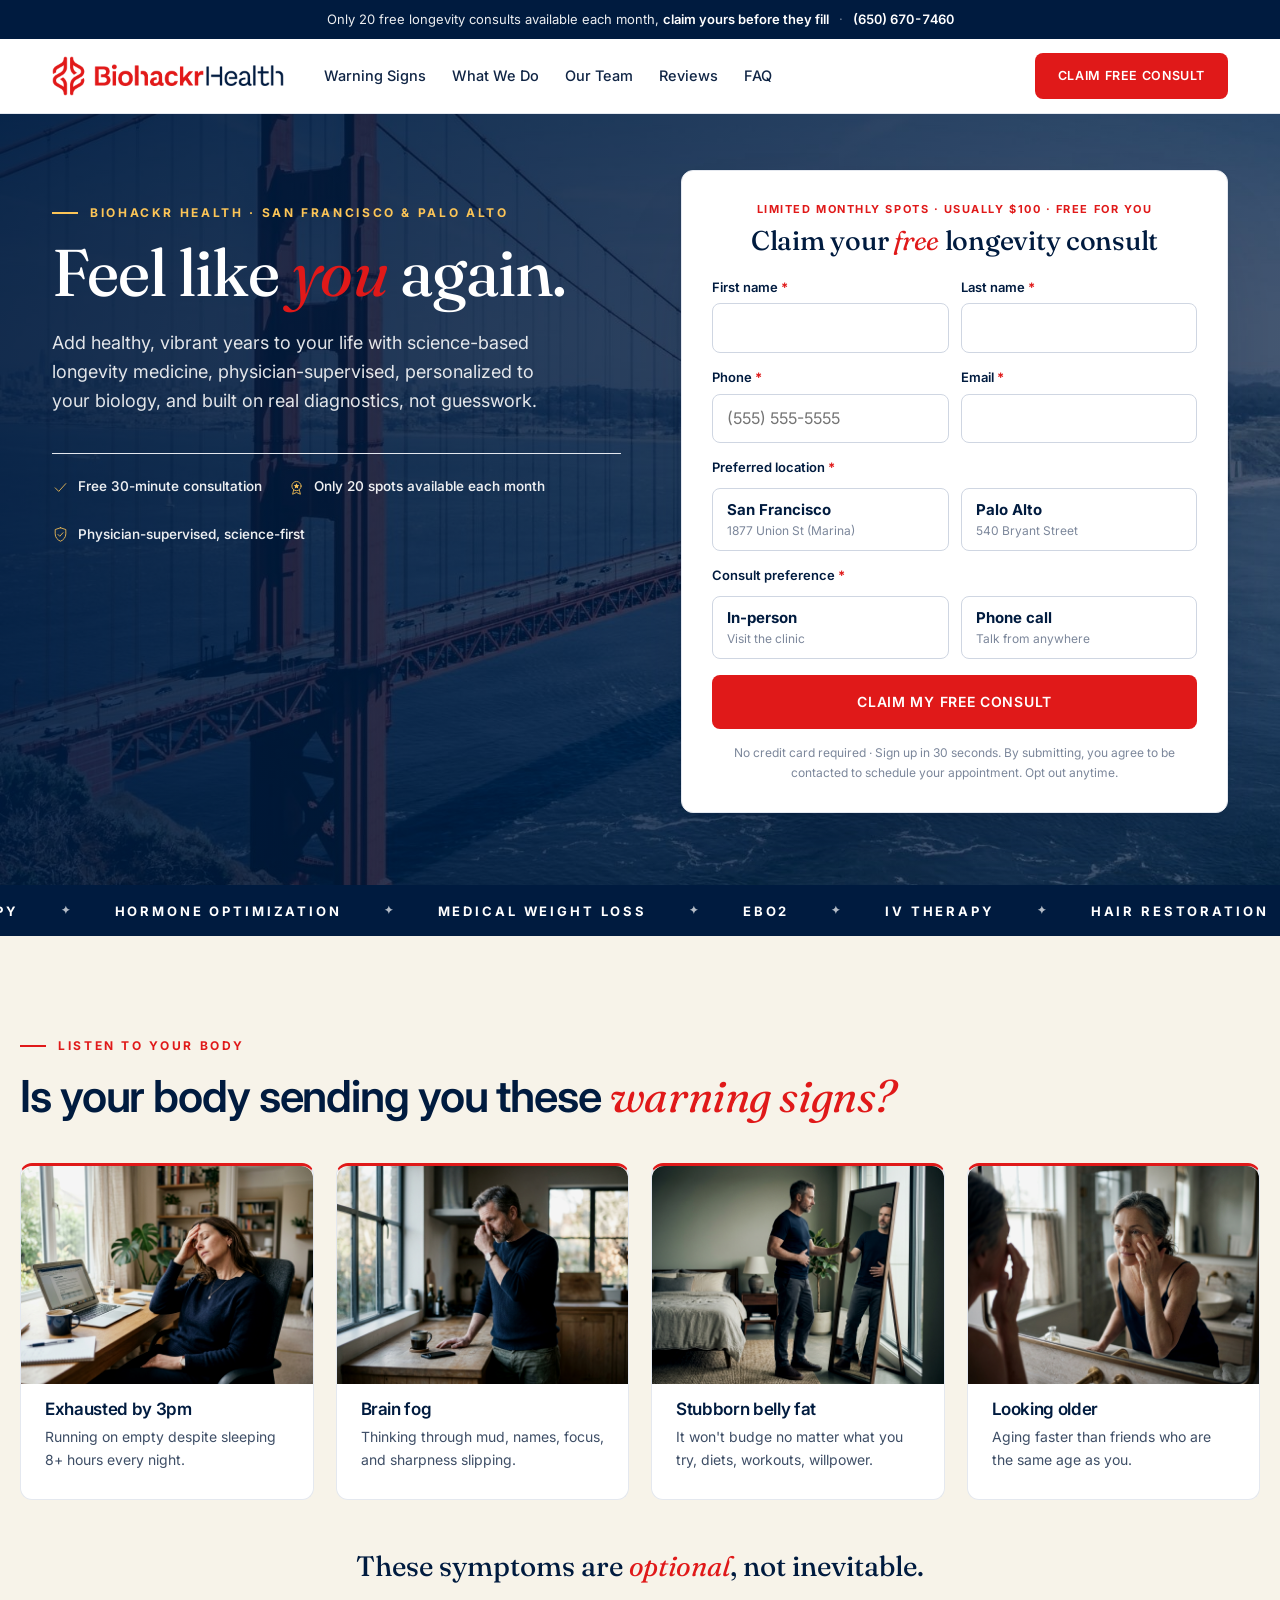
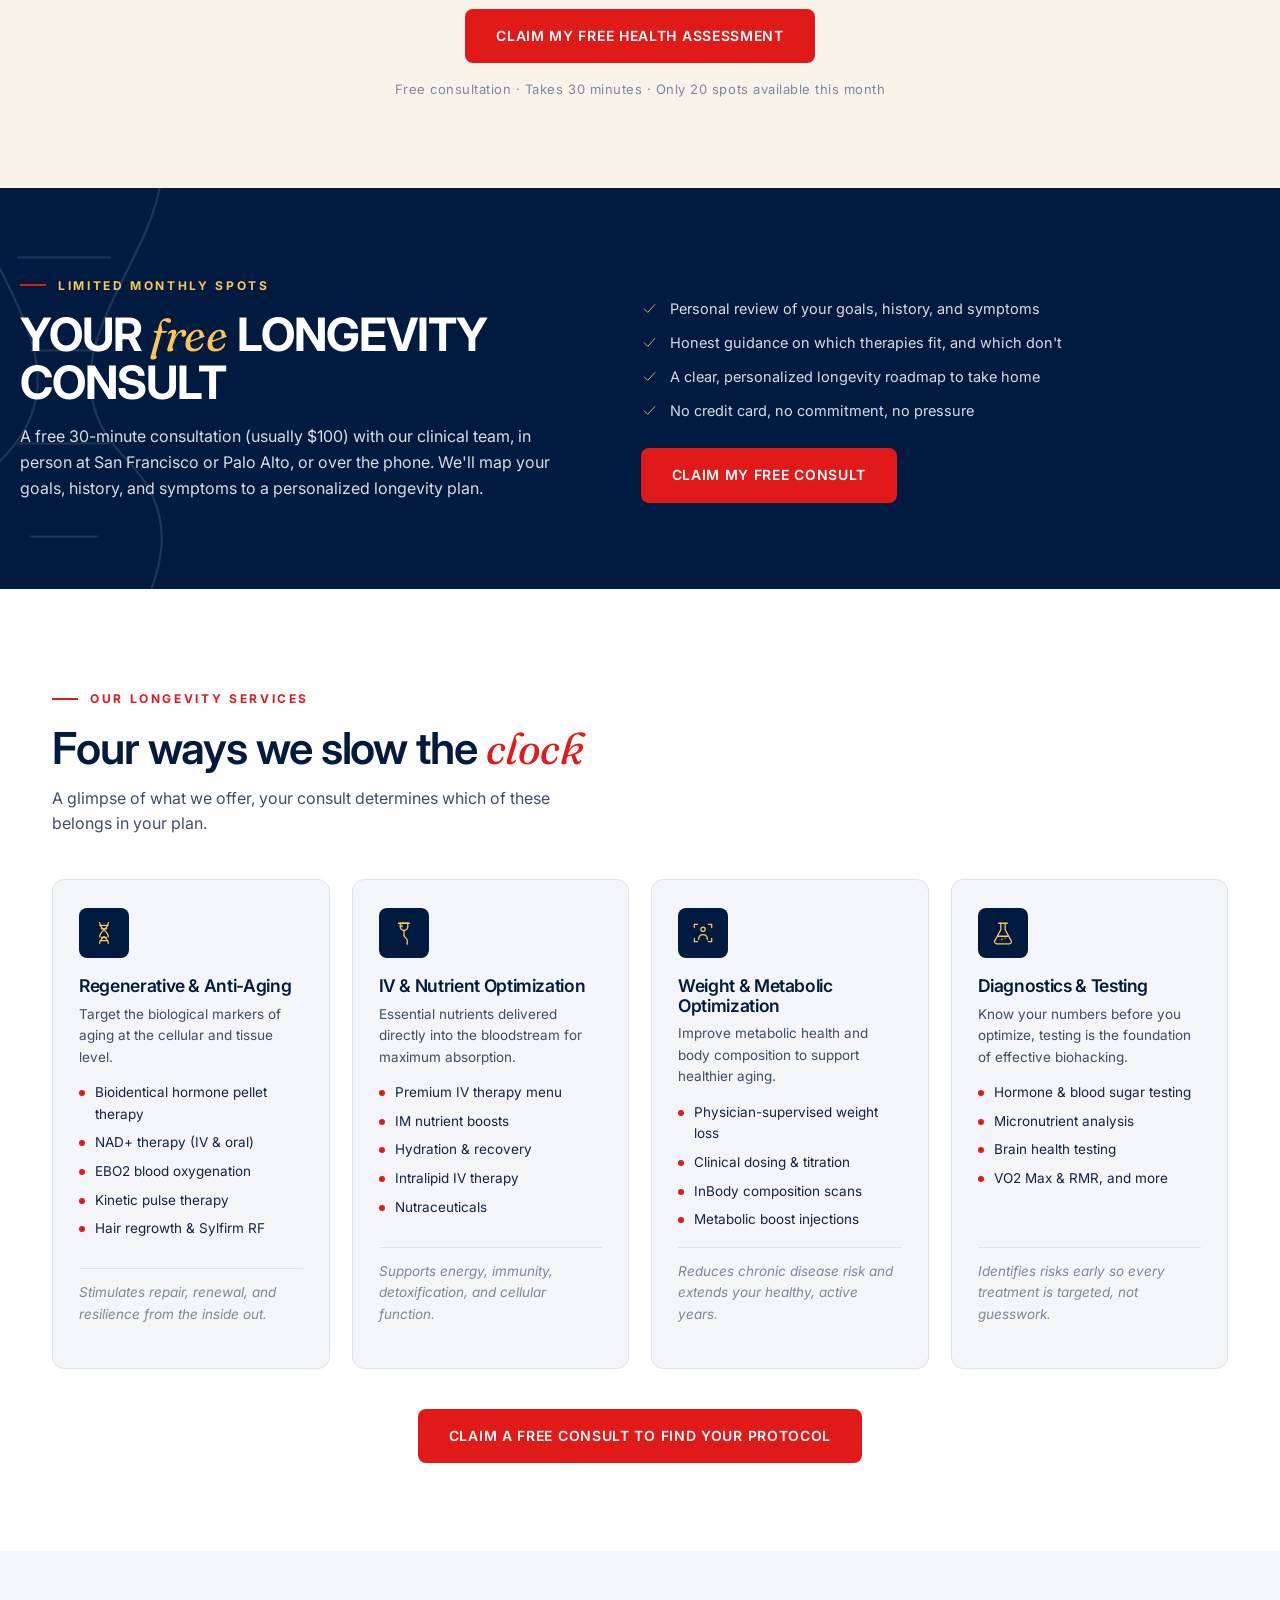
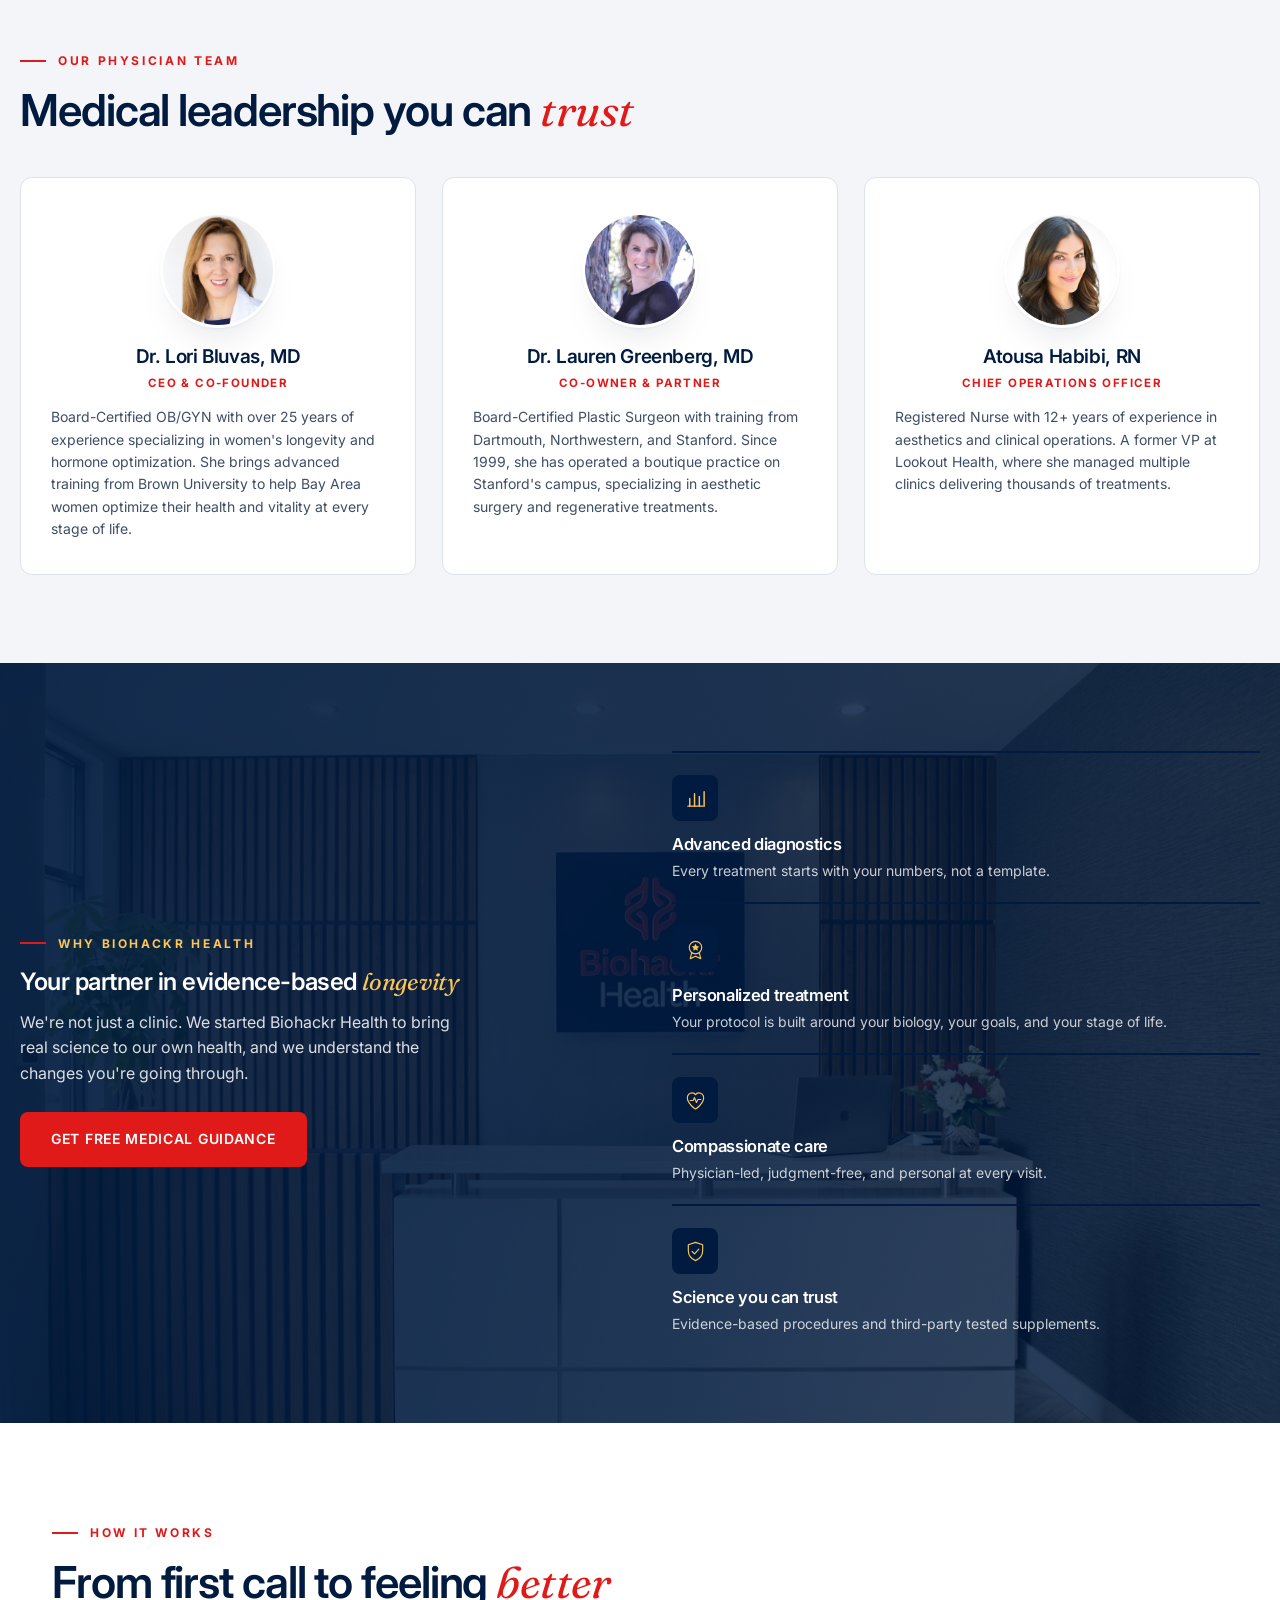
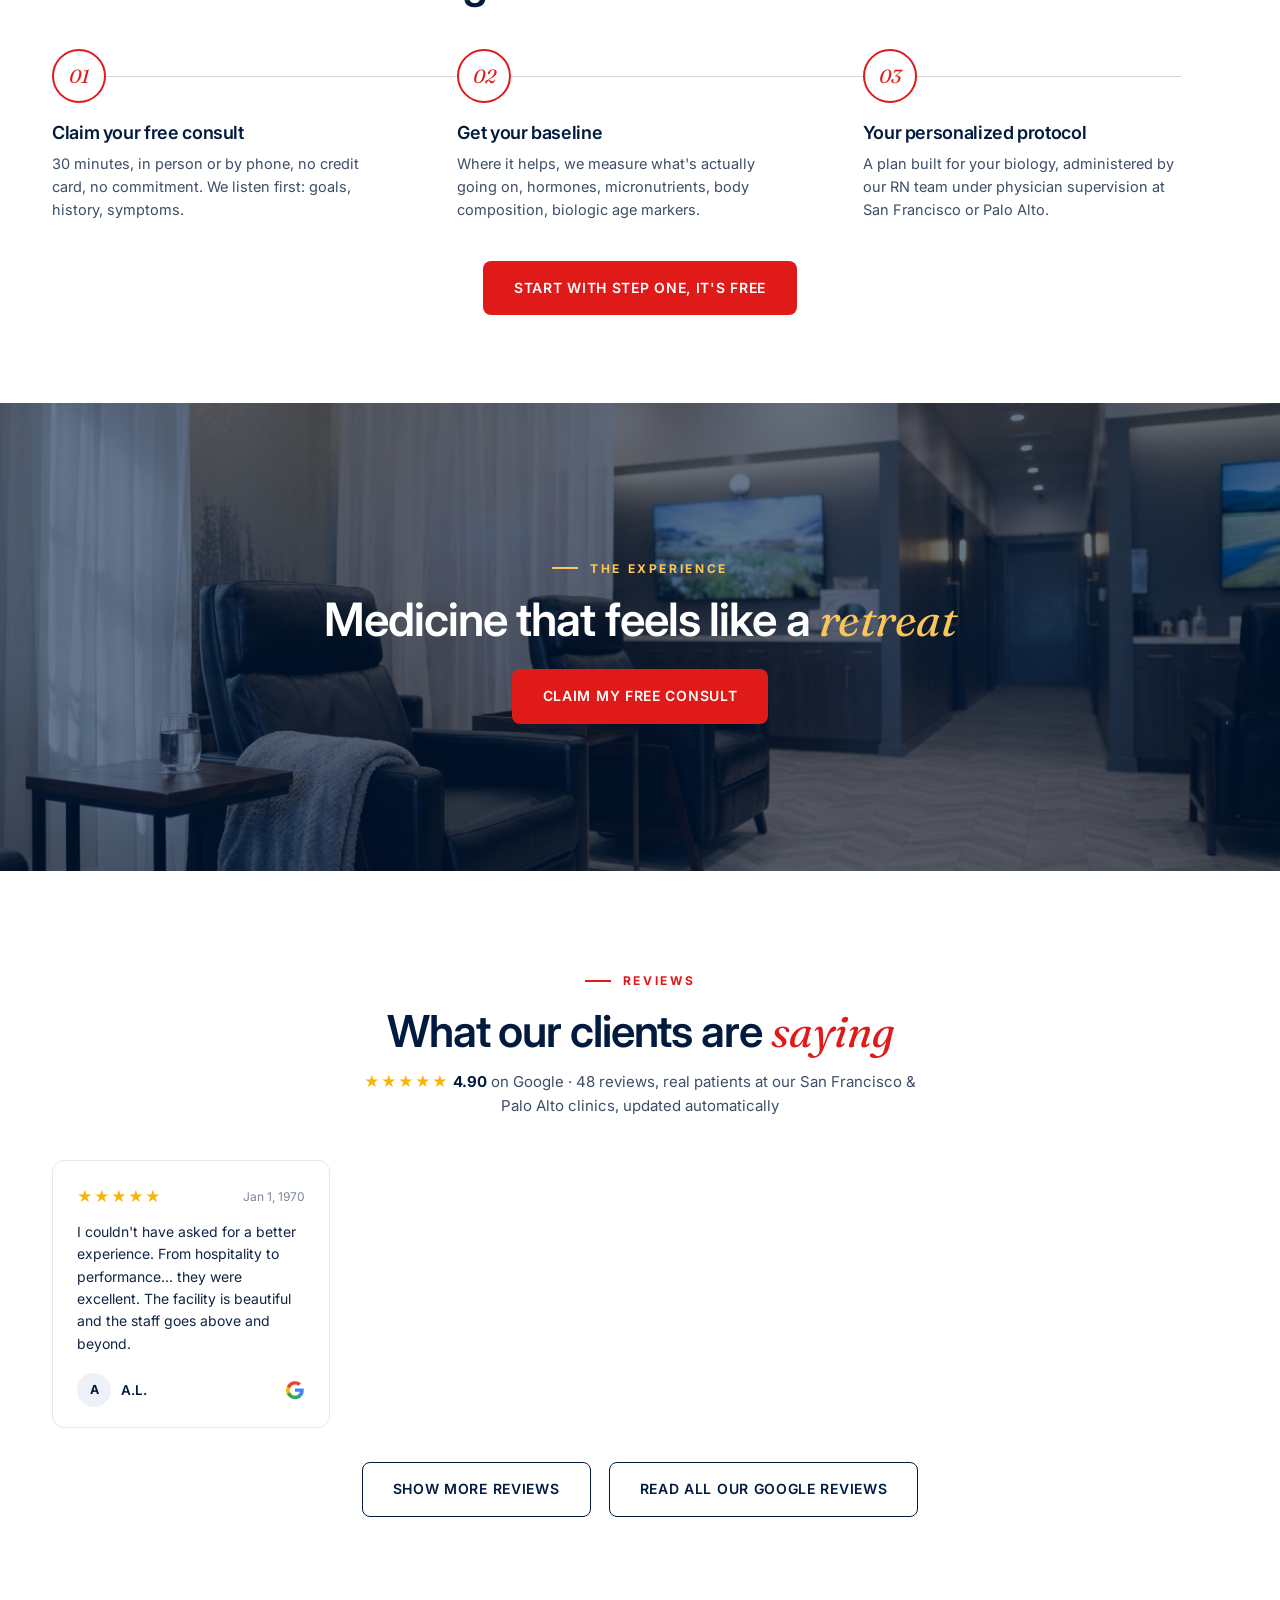
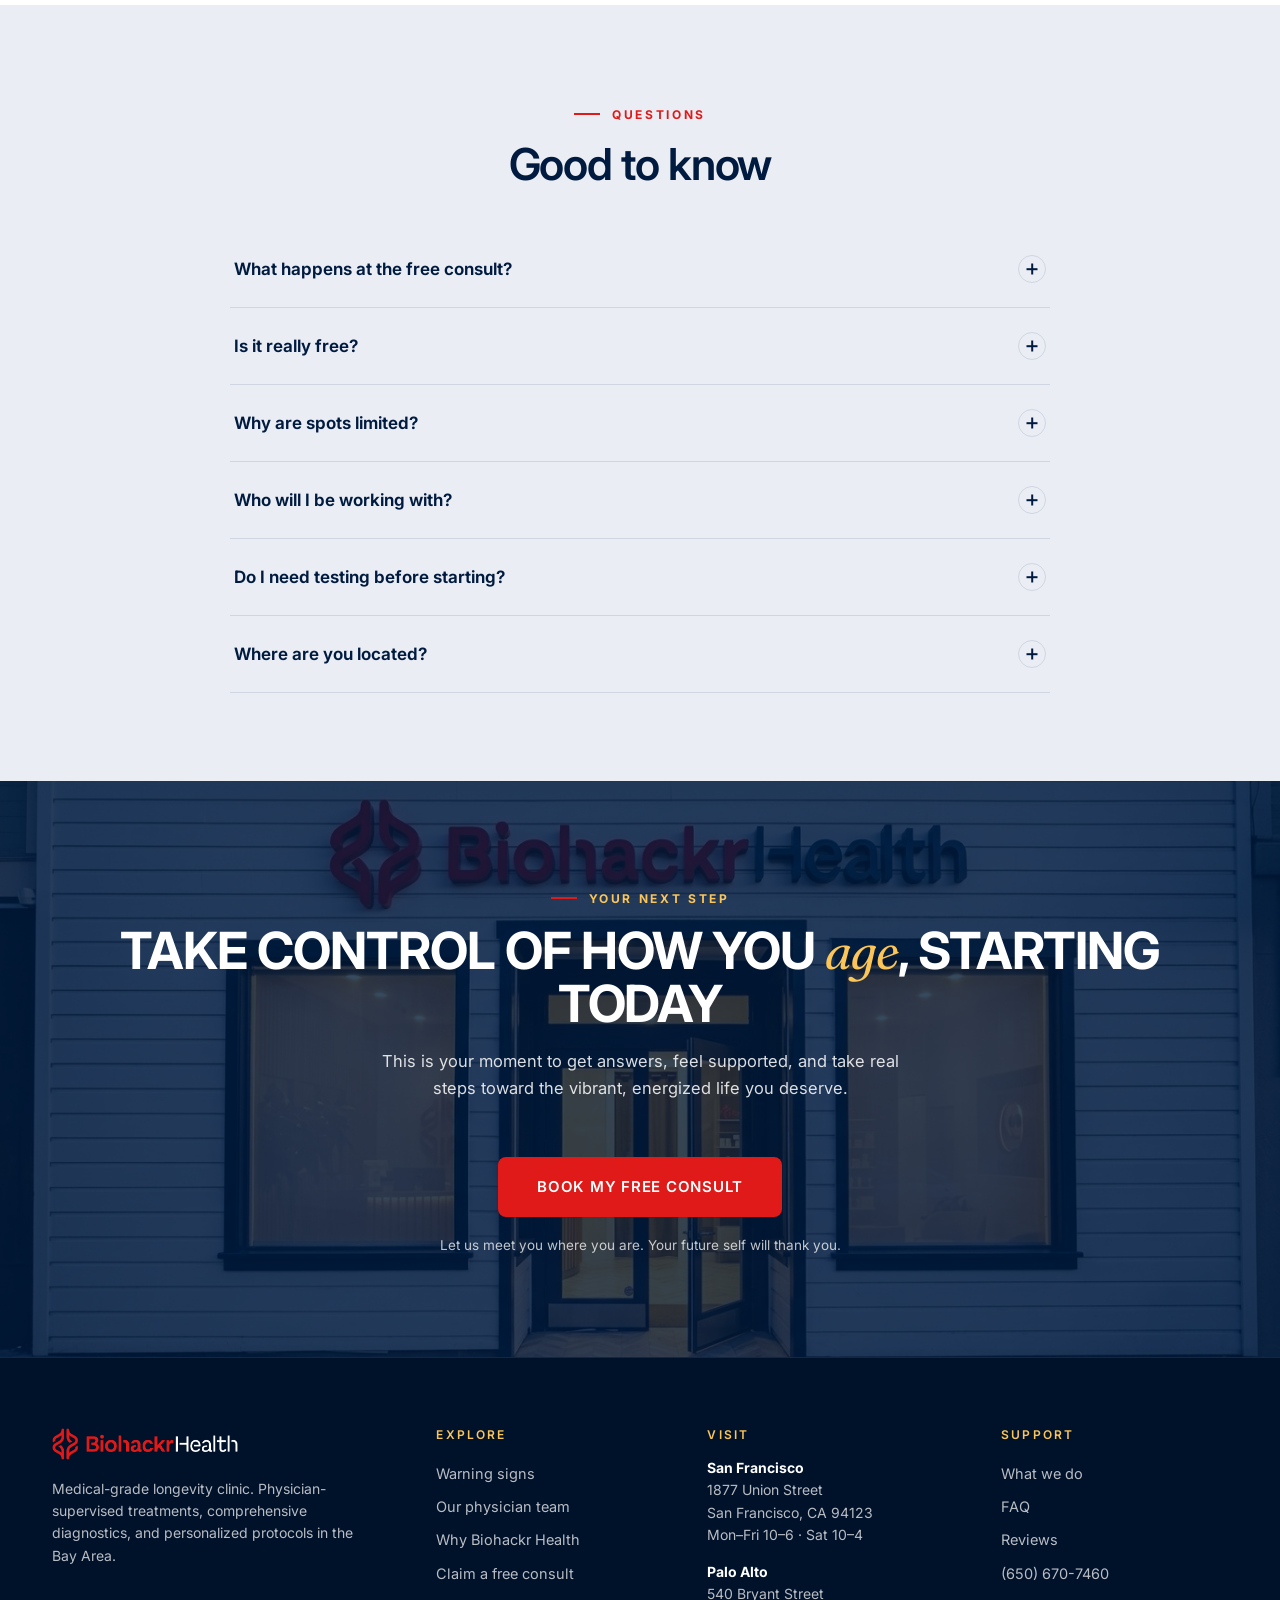
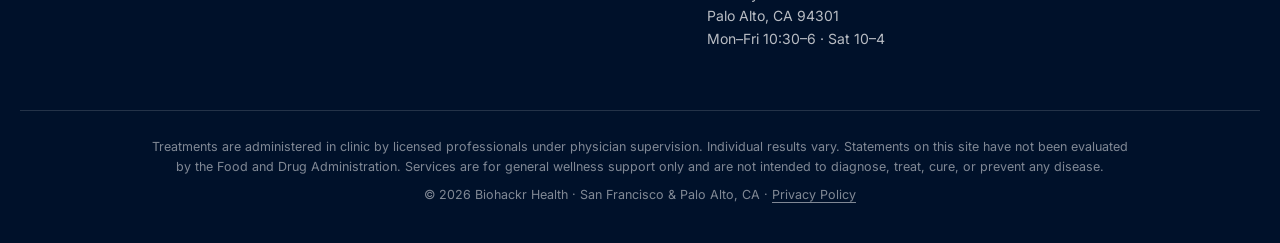
==== commit 6bacace0: "Version script URLs (force fresh header logo on cached phones)" ====
--- a/index.html
+++ b/index.html
@@ -283,8 +283,8 @@
 <div id="site-footer"></div>
 
 <script src="https://apisystem.tech/js/reviews_widget.js" defer></script>
-<script src="js/reviews.js"></script>
-<script src="js/ui.js"></script>
+<script src="js/reviews.js?v=2"></script>
+<script src="js/ui.js?v=2"></script>
 <script>
   BHUI.init({ active: 'home' });
   const IC = BHUI.icons;
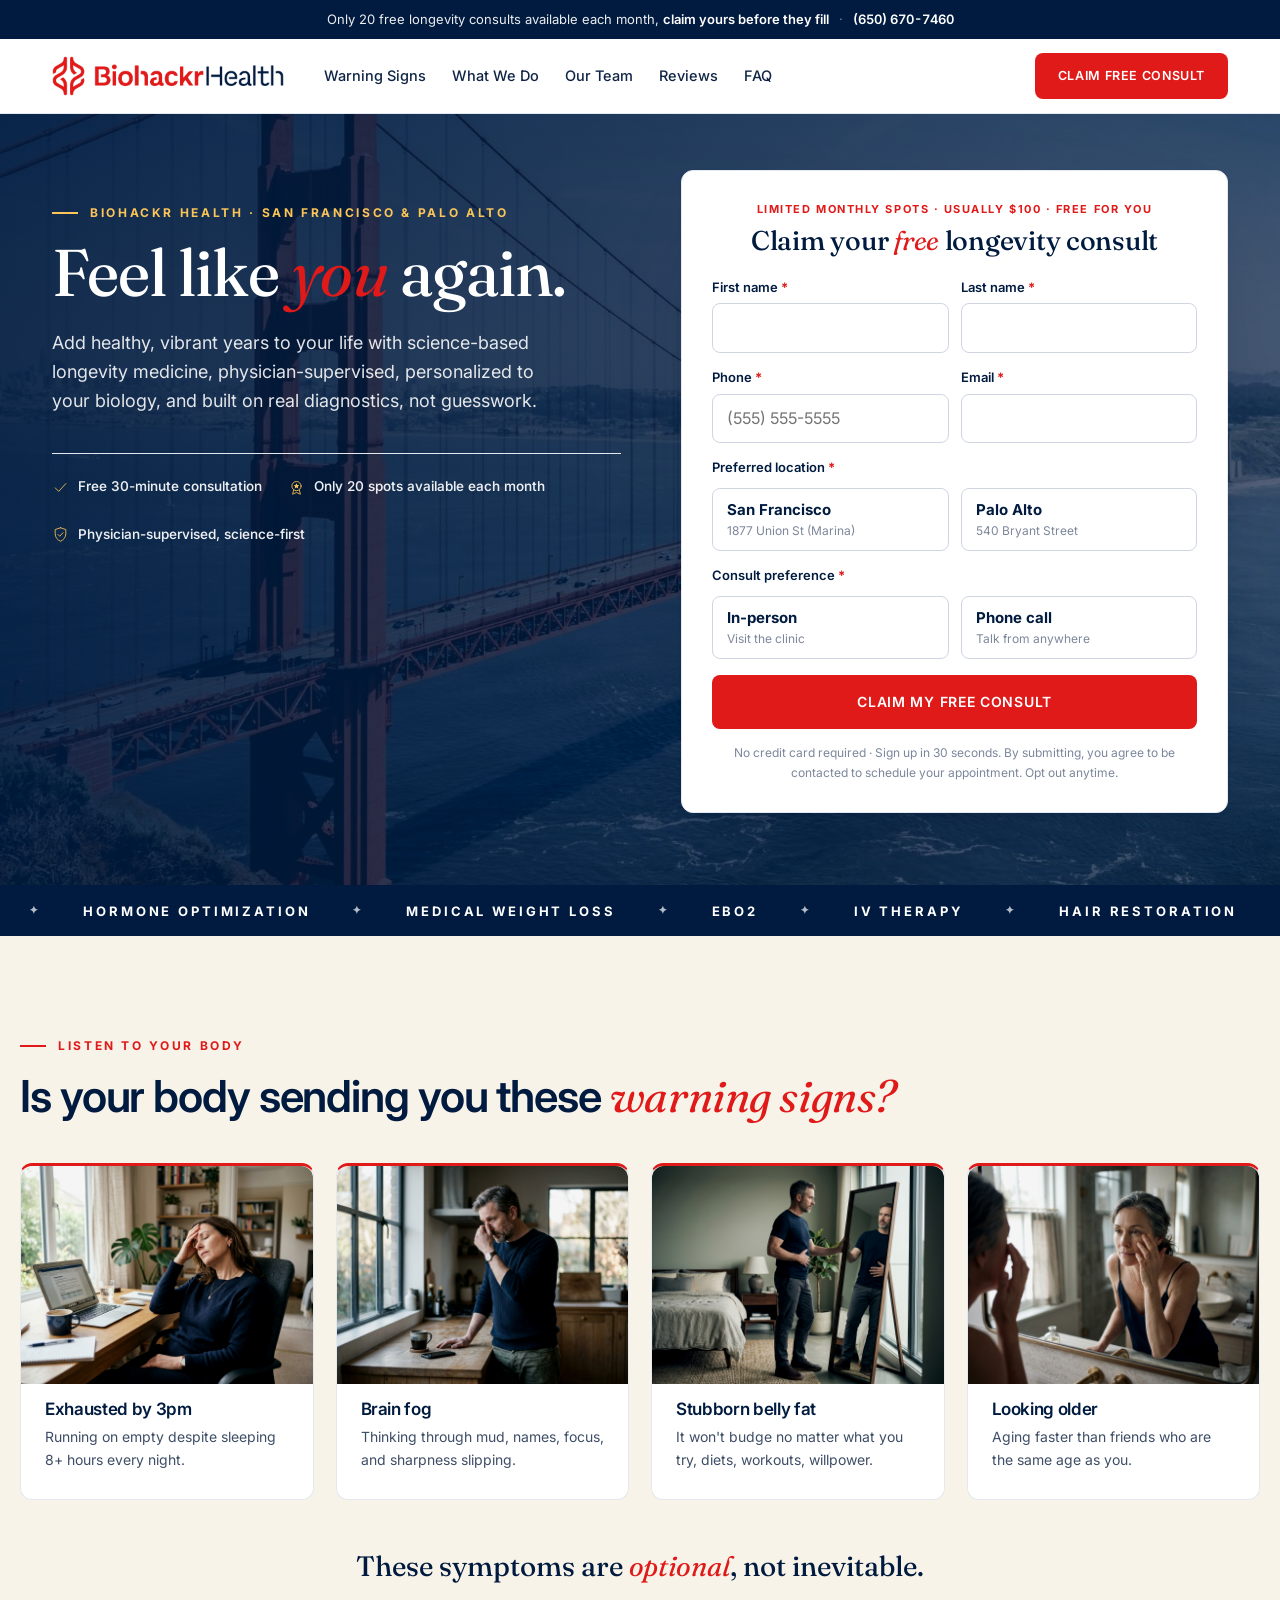
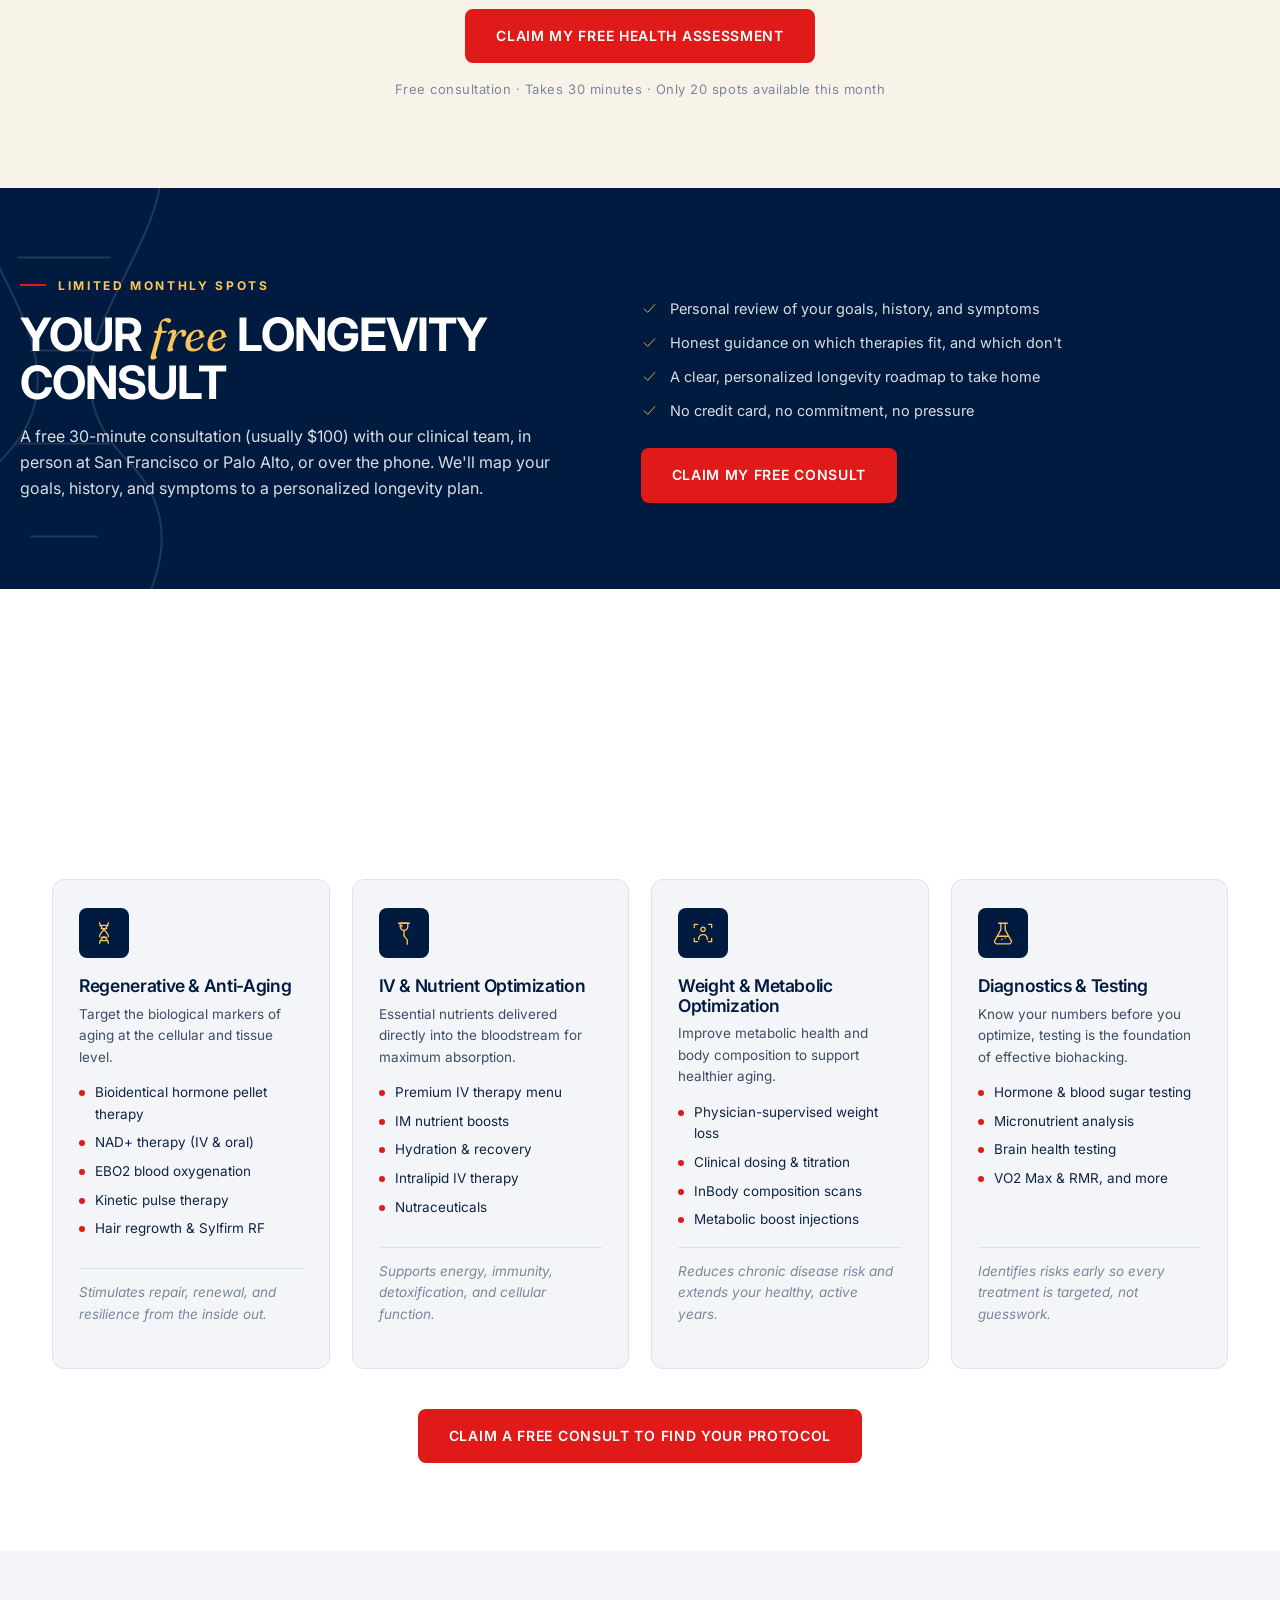
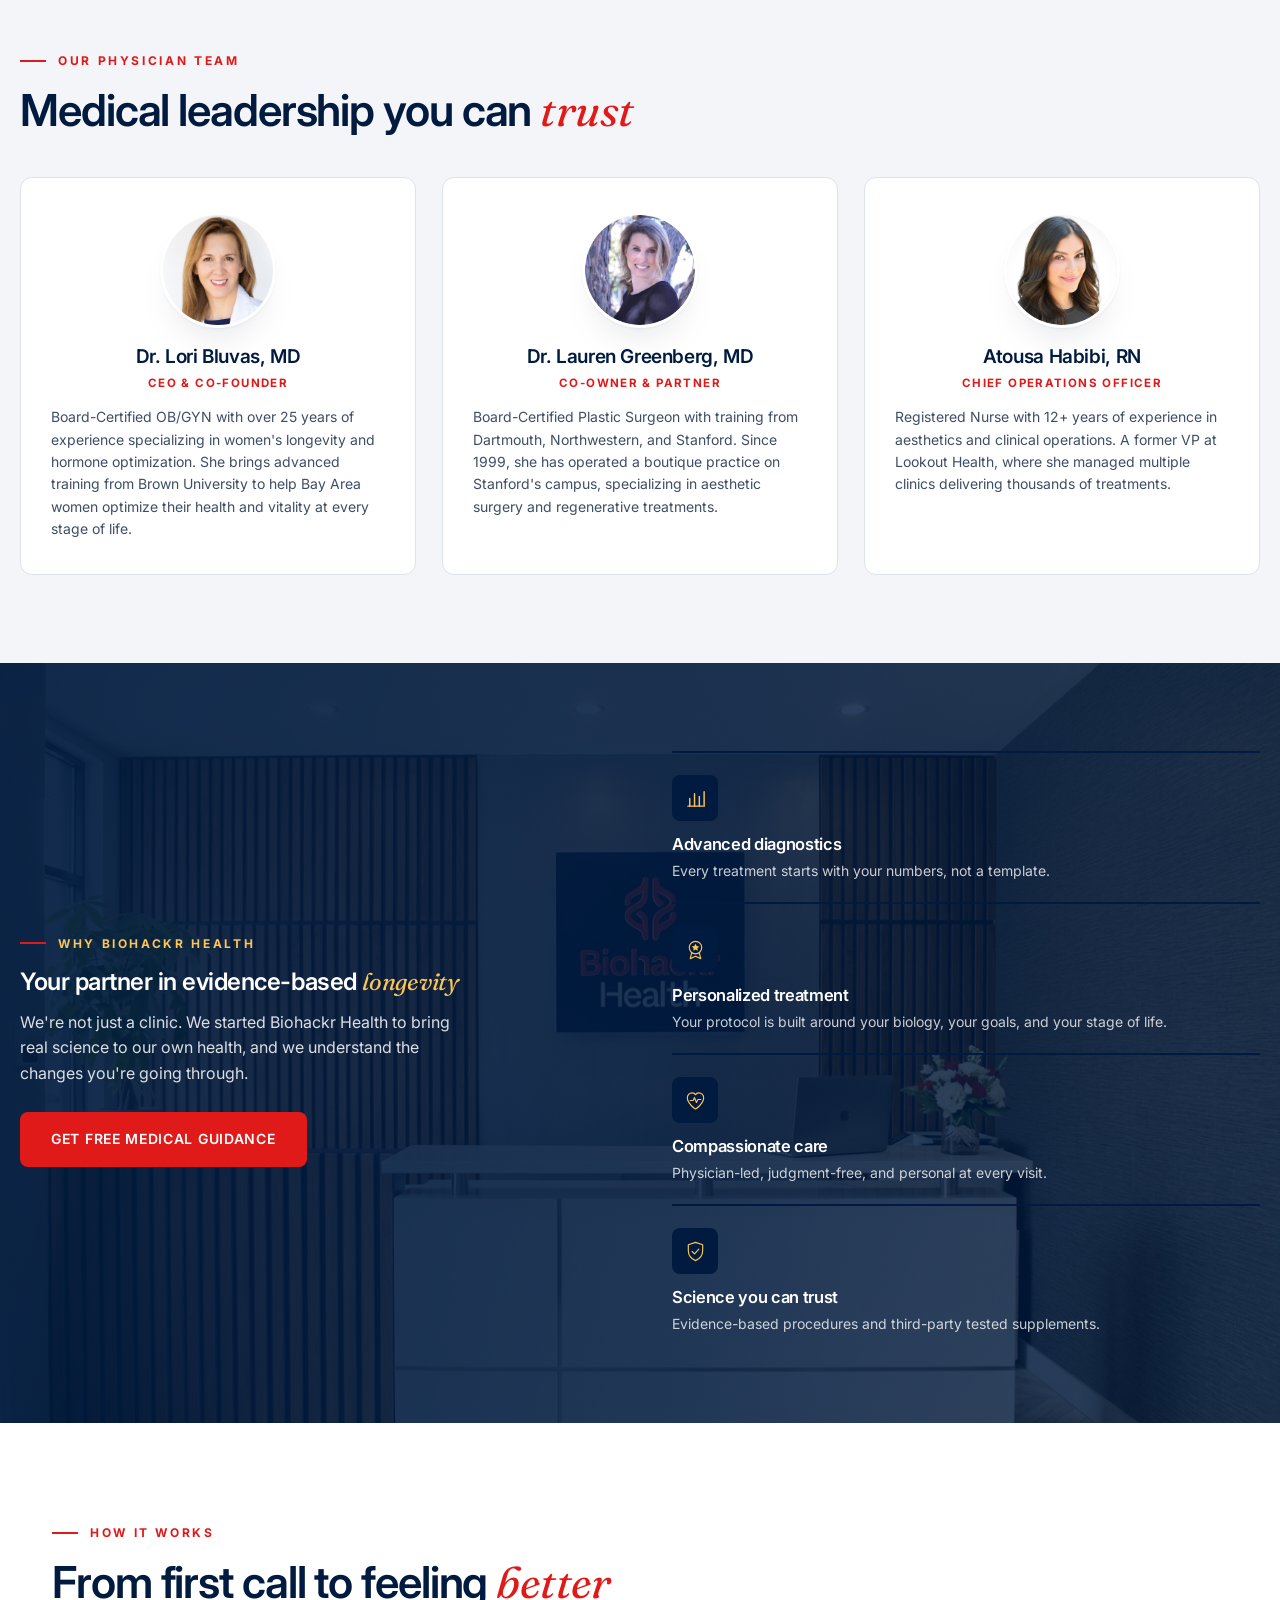
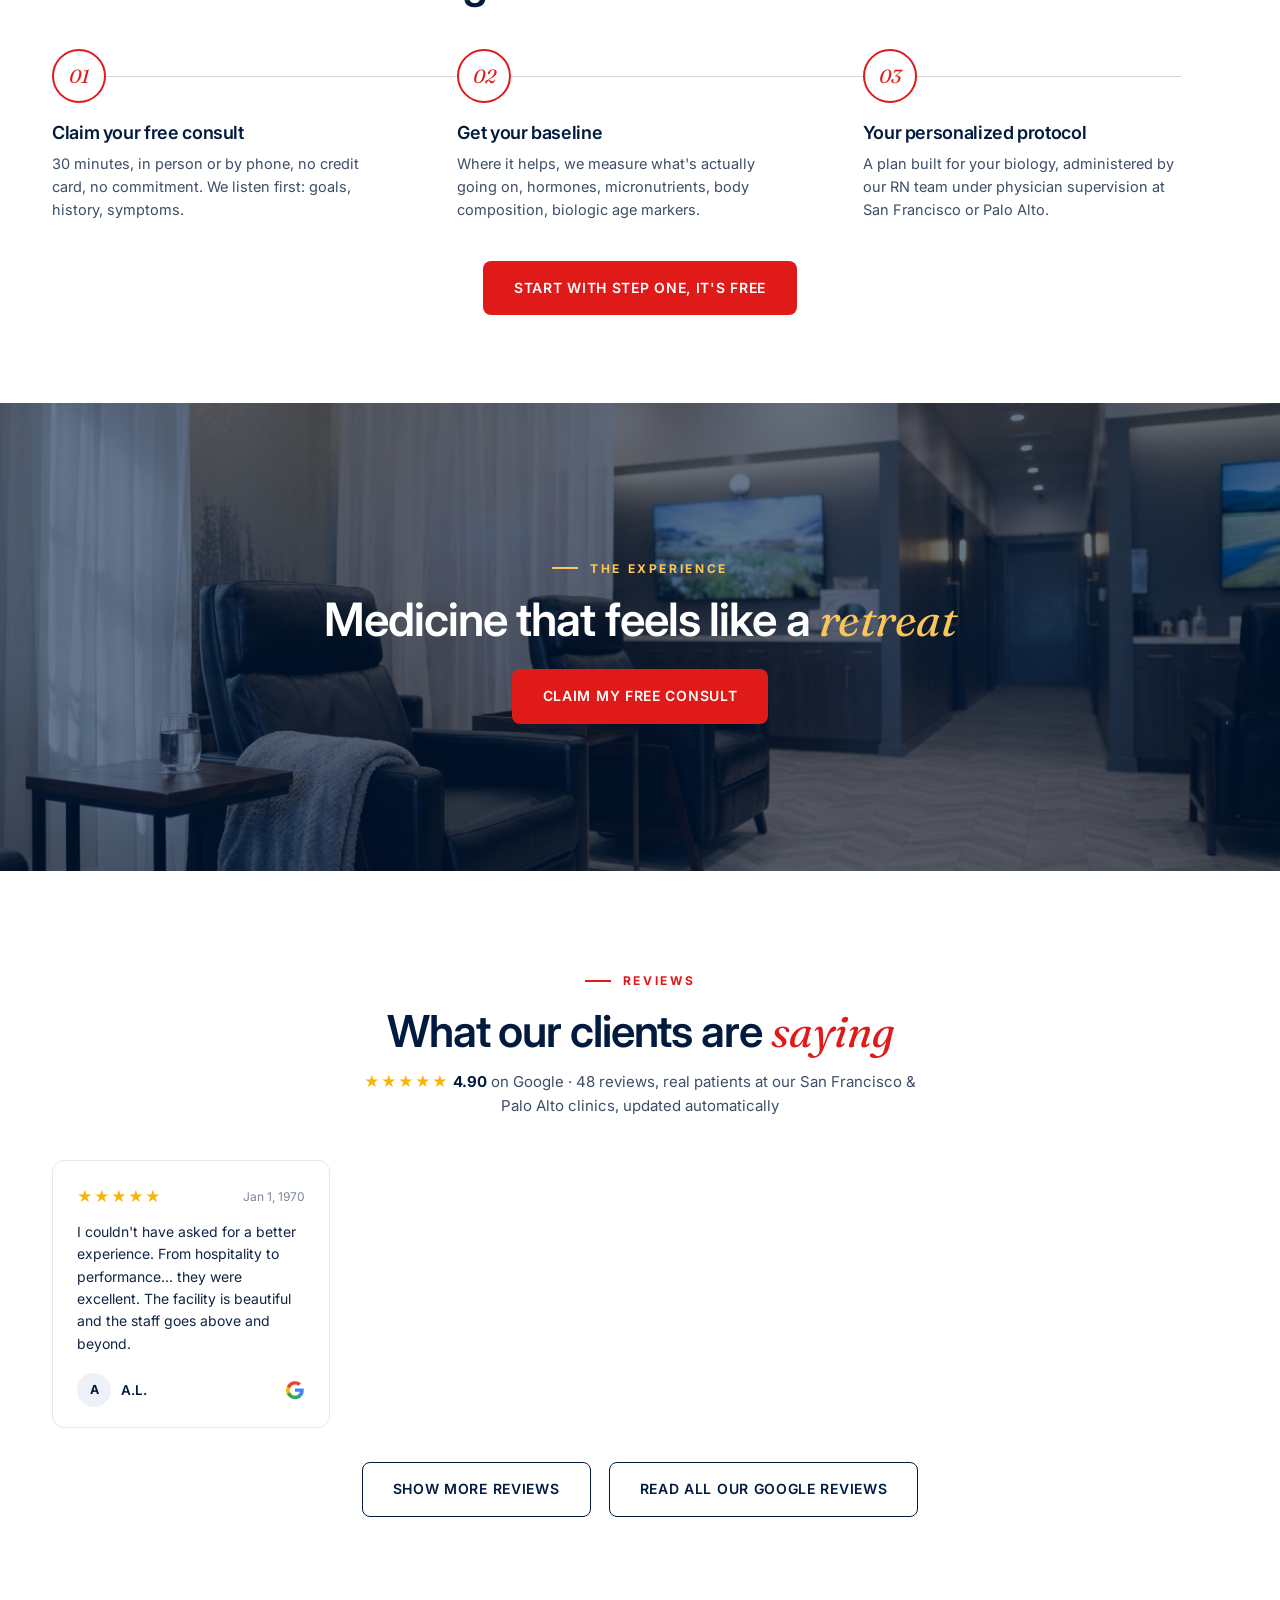
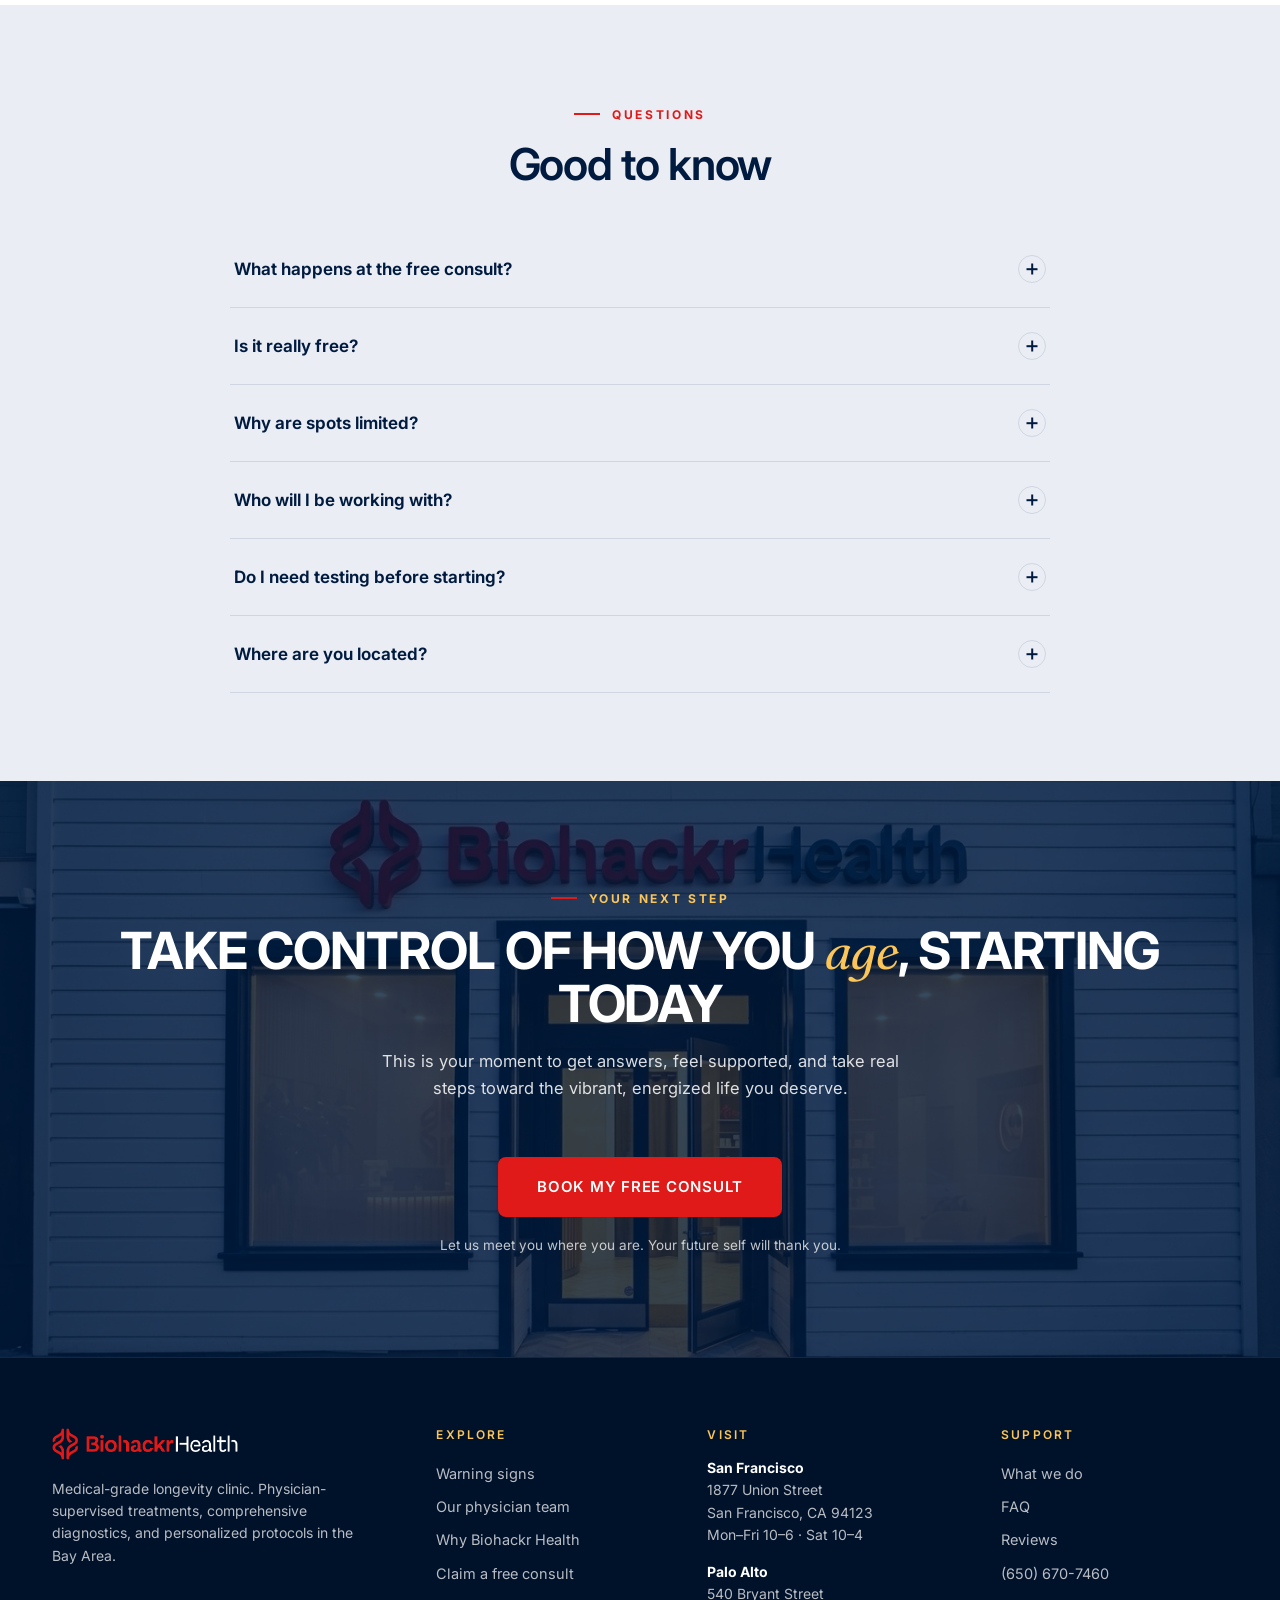
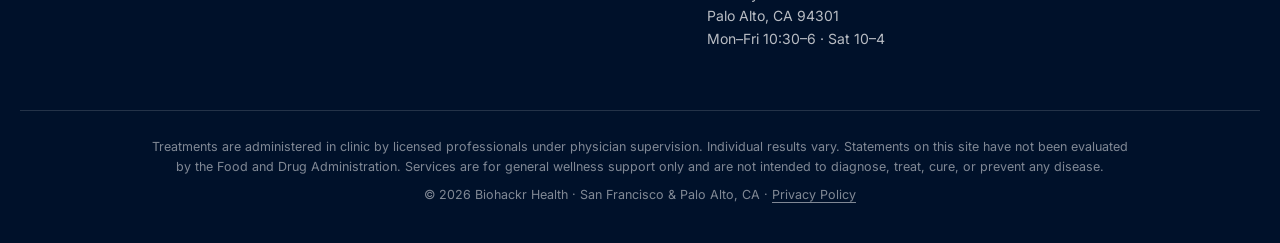
==== commit 745dc621: "Mobile header: center logo, right-pin smaller claim button" ====
--- a/index.html
+++ b/index.html
@@ -9,7 +9,7 @@
   <link rel="preconnect" href="https://fonts.googleapis.com">
   <link rel="preconnect" href="https://fonts.gstatic.com" crossorigin>
   <link href="https://fonts.googleapis.com/css2?family=Inter:wght@300;400;500;600;700&family=Fraunces:ital,opsz,wght@0,9..144,300..600;1,9..144,300..600&display=swap" rel="stylesheet">
-  <link rel="stylesheet" href="css/styles.css?v=2">
+  <link rel="stylesheet" href="css/styles.css?v=3">
 </head>
 <body>
 <a class="skip" href="#main">Skip to content</a>
--- a/css/styles.css
+++ b/css/styles.css
@@ -1537,3 +1537,16 @@
   .hero5.hero-media .hero-scrim { background: linear-gradient(180deg, rgba(0,27,63,.92) 0%, rgba(0,27,63,.8) 100%); }
 }
 
+
+/* ---- mobile header: logo truly centered (2026-08-04) ---- */
+@media (max-width: 700px) {
+  .hdr-in { position: relative; justify-content: flex-start; }
+  .hdr-logo { position: absolute; left: 50%; top: 50%; transform: translate(-50%, -50%); }
+  .hdr-actions { margin-left: auto; }
+  .hdr-logo img { height: 22px; }
+  .hdr-claim { padding: 9px 11px; font-size: 10.5px; letter-spacing: .06em; }
+}
+@media (max-width: 370px) {
+  .hdr-logo img { height: 18px; }
+  .hdr-claim { padding: 8px 8px; font-size: 9.5px; }
+}
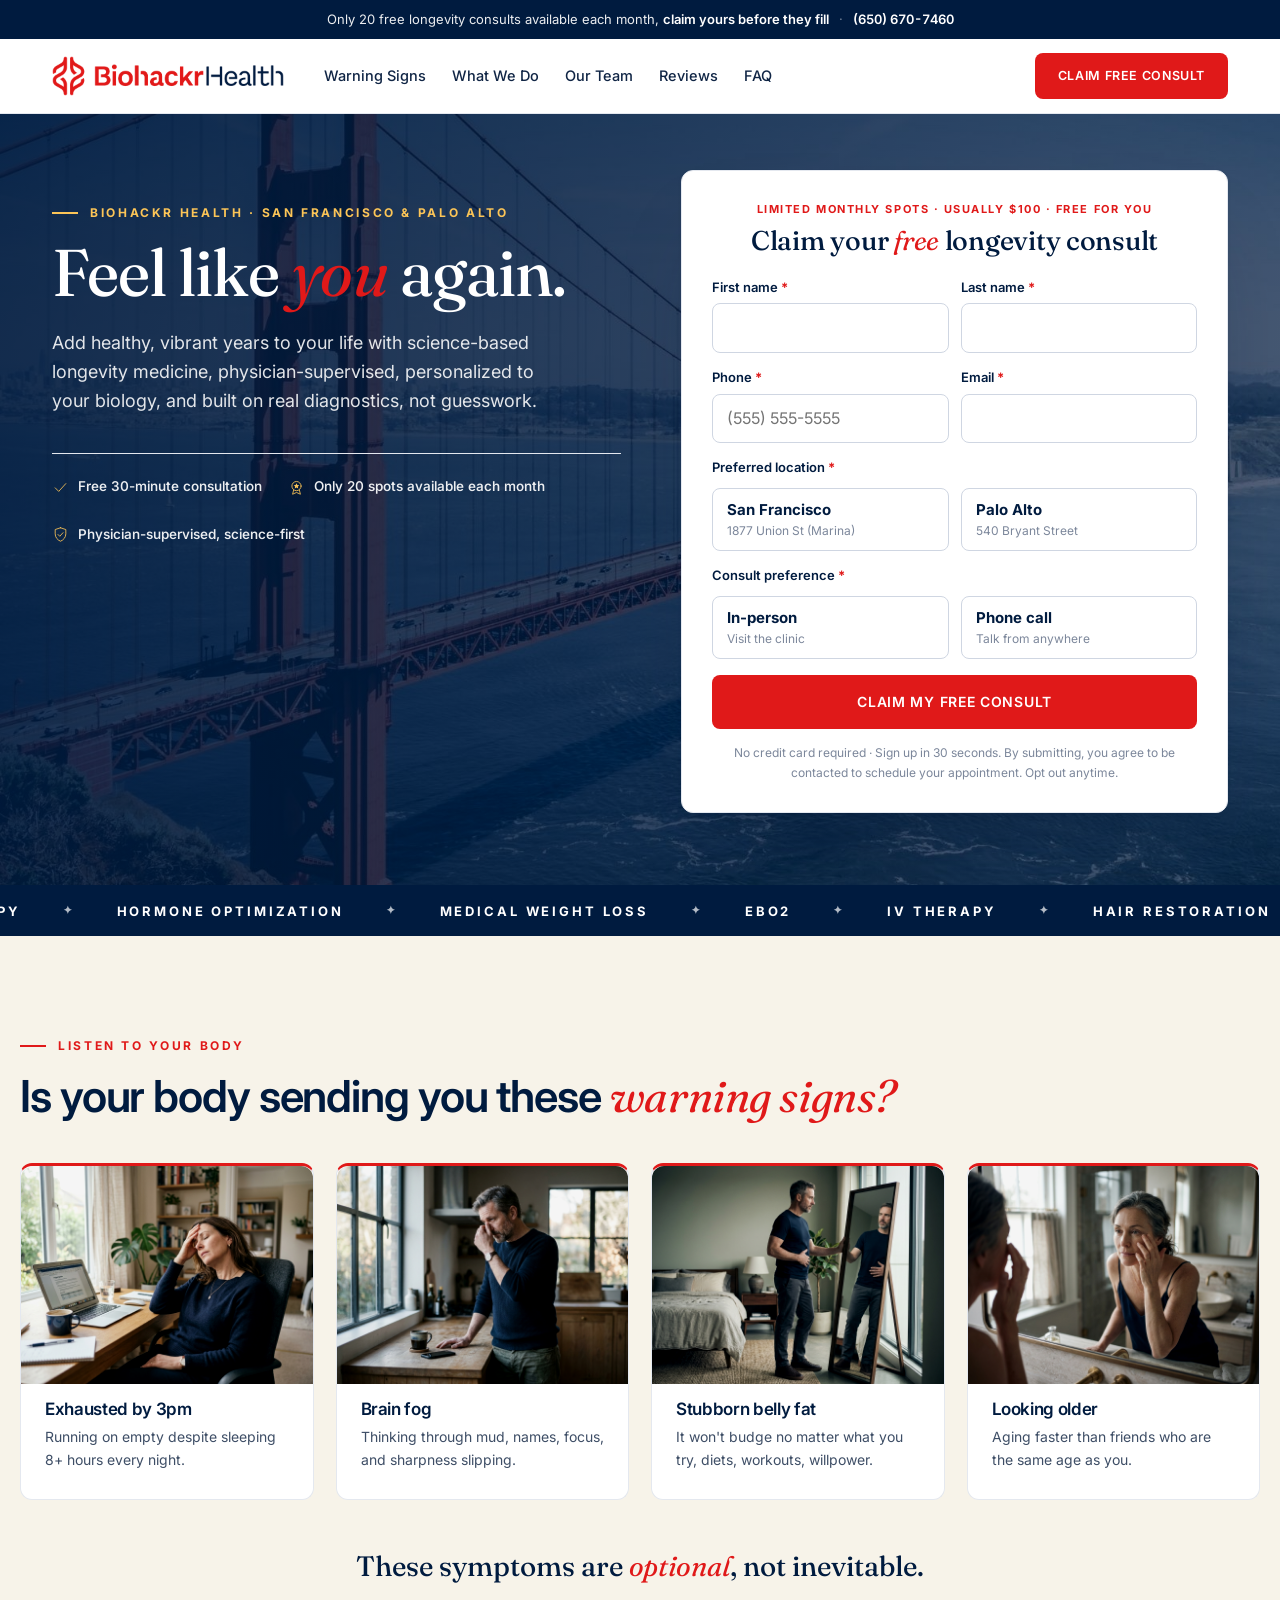
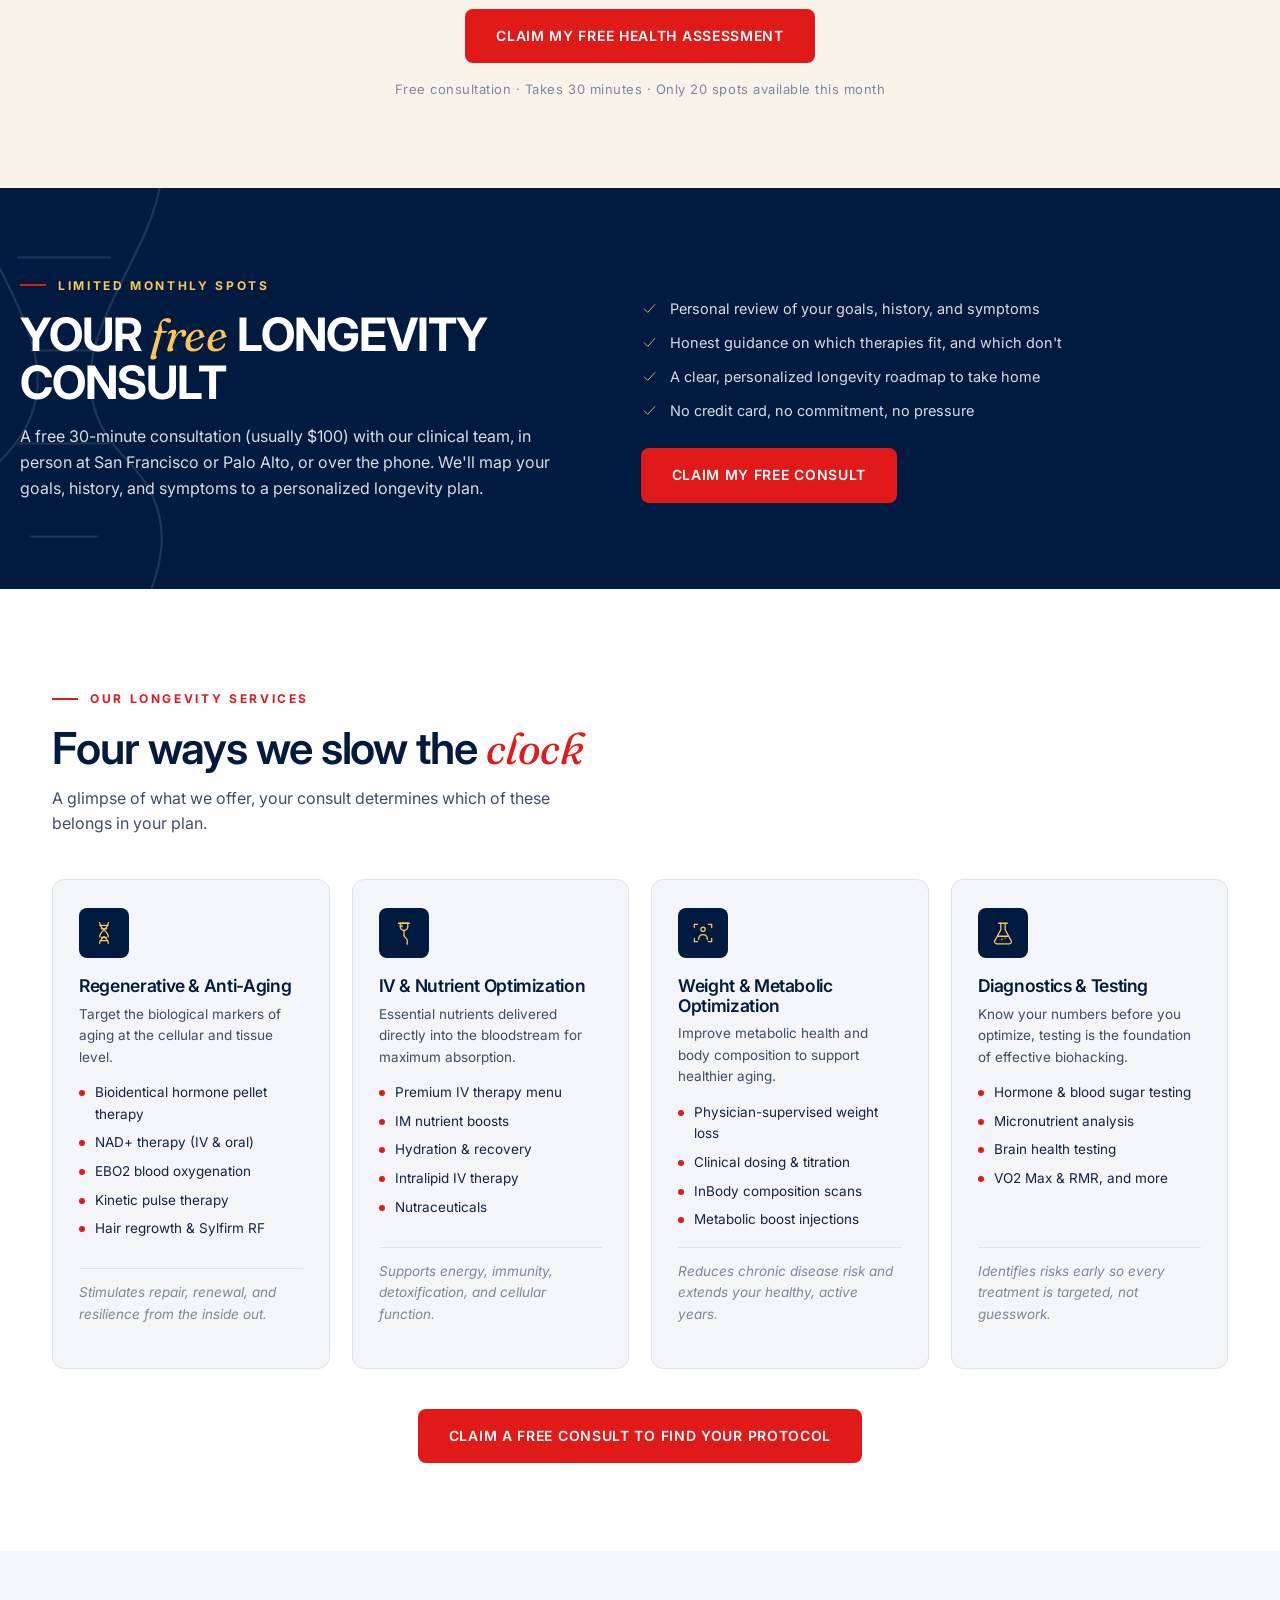
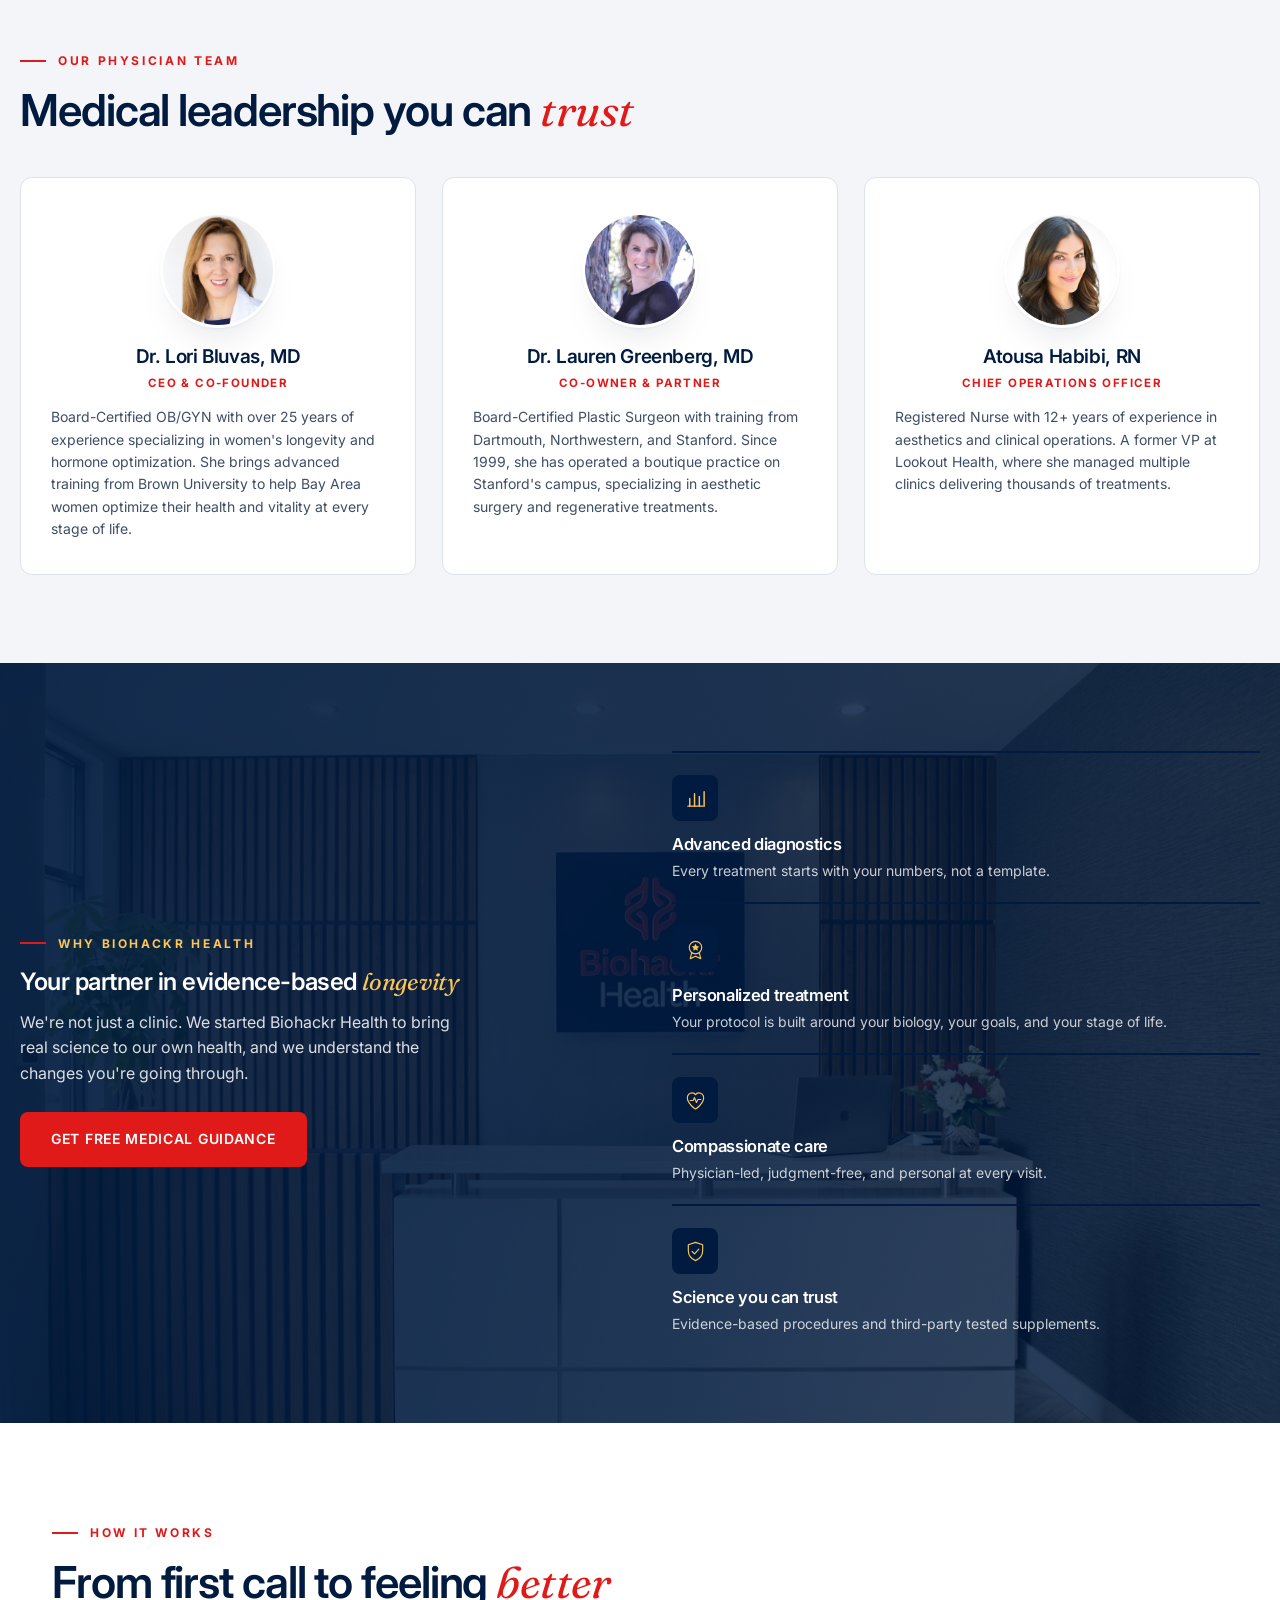
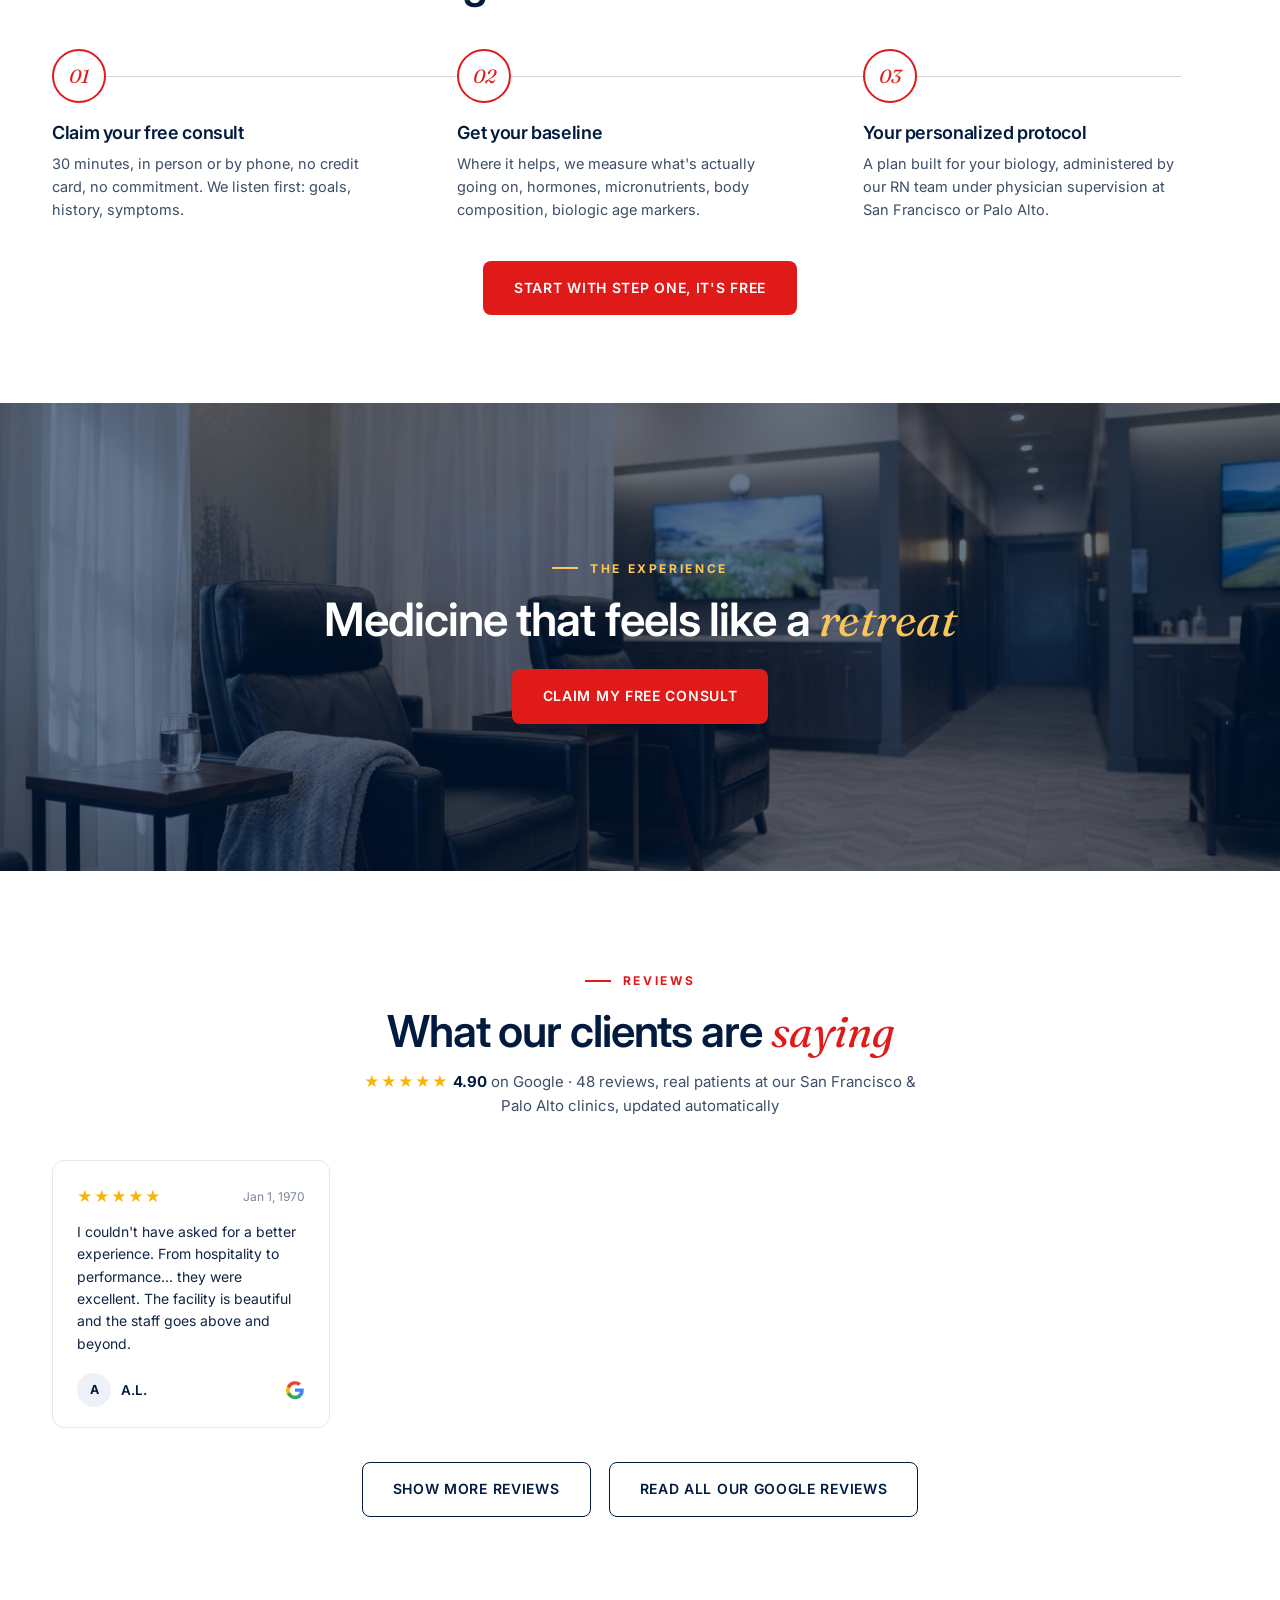
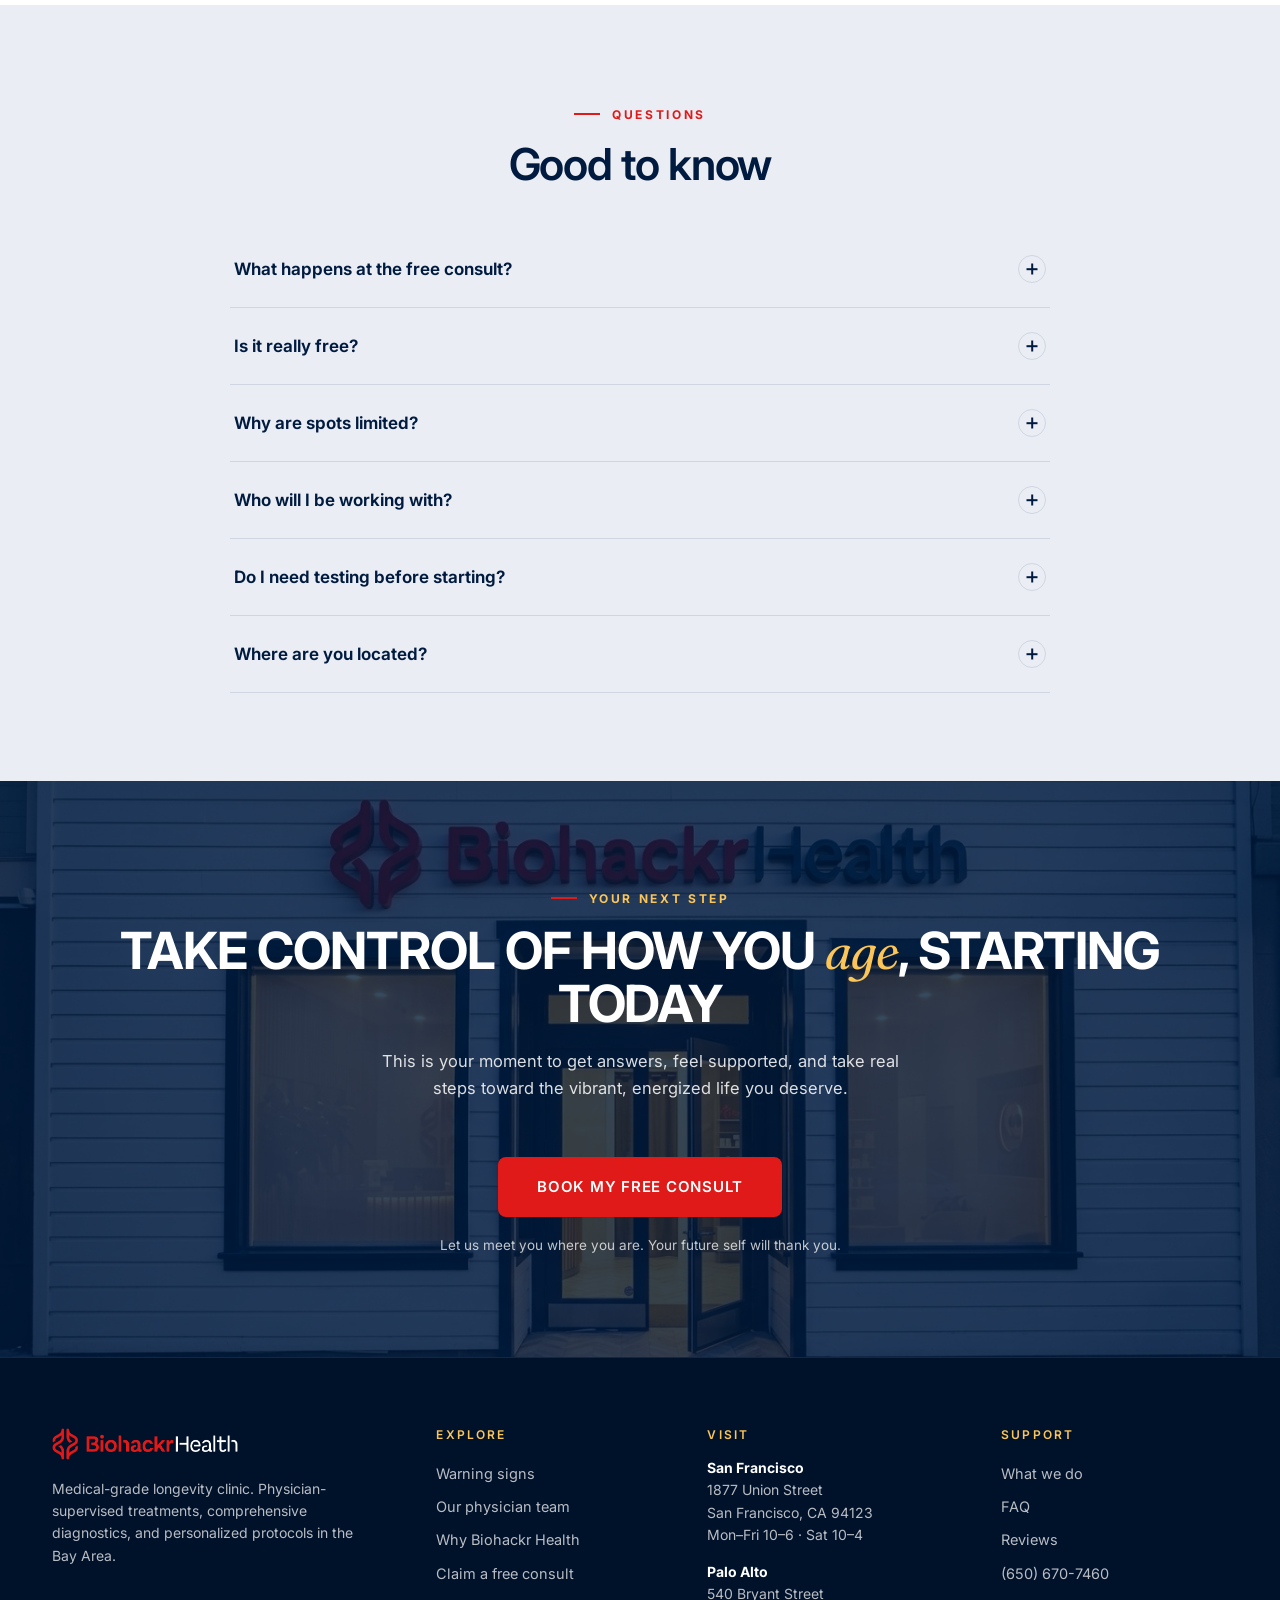
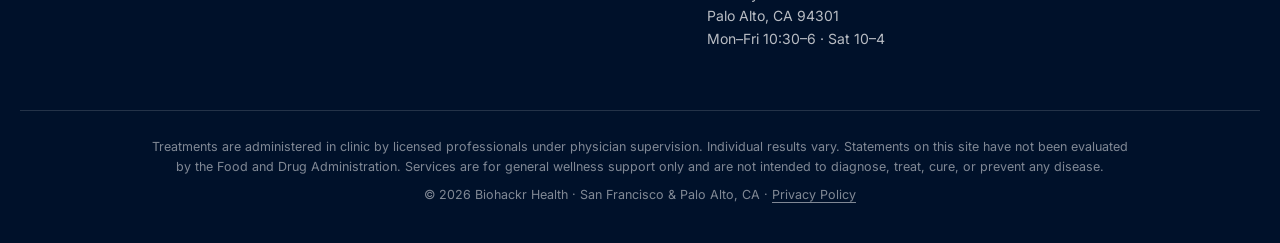
==== commit ad8fe2c2: "Mobile header: restore full-size logo, shrink claim button only" ====
--- a/index.html
+++ b/index.html
@@ -9,7 +9,7 @@
   <link rel="preconnect" href="https://fonts.googleapis.com">
   <link rel="preconnect" href="https://fonts.gstatic.com" crossorigin>
   <link href="https://fonts.googleapis.com/css2?family=Inter:wght@300;400;500;600;700&family=Fraunces:ital,opsz,wght@0,9..144,300..600;1,9..144,300..600&display=swap" rel="stylesheet">
-  <link rel="stylesheet" href="css/styles.css?v=3">
+  <link rel="stylesheet" href="css/styles.css?v=4">
 </head>
 <body>
 <a class="skip" href="#main">Skip to content</a>
--- a/css/styles.css
+++ b/css/styles.css
@@ -1543,10 +1543,12 @@
   .hdr-in { position: relative; justify-content: flex-start; }
   .hdr-logo { position: absolute; left: 50%; top: 50%; transform: translate(-50%, -50%); }
   .hdr-actions { margin-left: auto; }
-  .hdr-logo img { height: 22px; }
-  .hdr-claim { padding: 9px 11px; font-size: 10.5px; letter-spacing: .06em; }
+  .hdr-claim { padding: 8px 9px; font-size: 10px; letter-spacing: .04em; }
 }
 @media (max-width: 370px) {
-  .hdr-logo img { height: 18px; }
-  .hdr-claim { padding: 8px 8px; font-size: 9.5px; }
-}
+  /* full-size logo cannot be dead-center here without hitting the button:
+     fall back to centering it in the space between burger and button */
+  .hdr-logo { position: static; transform: none; margin: 0 auto; }
+  .hdr-actions { margin-left: 0; }
+  .hdr-claim { padding: 7px 7px; font-size: 9px; letter-spacing: .02em; }
+}
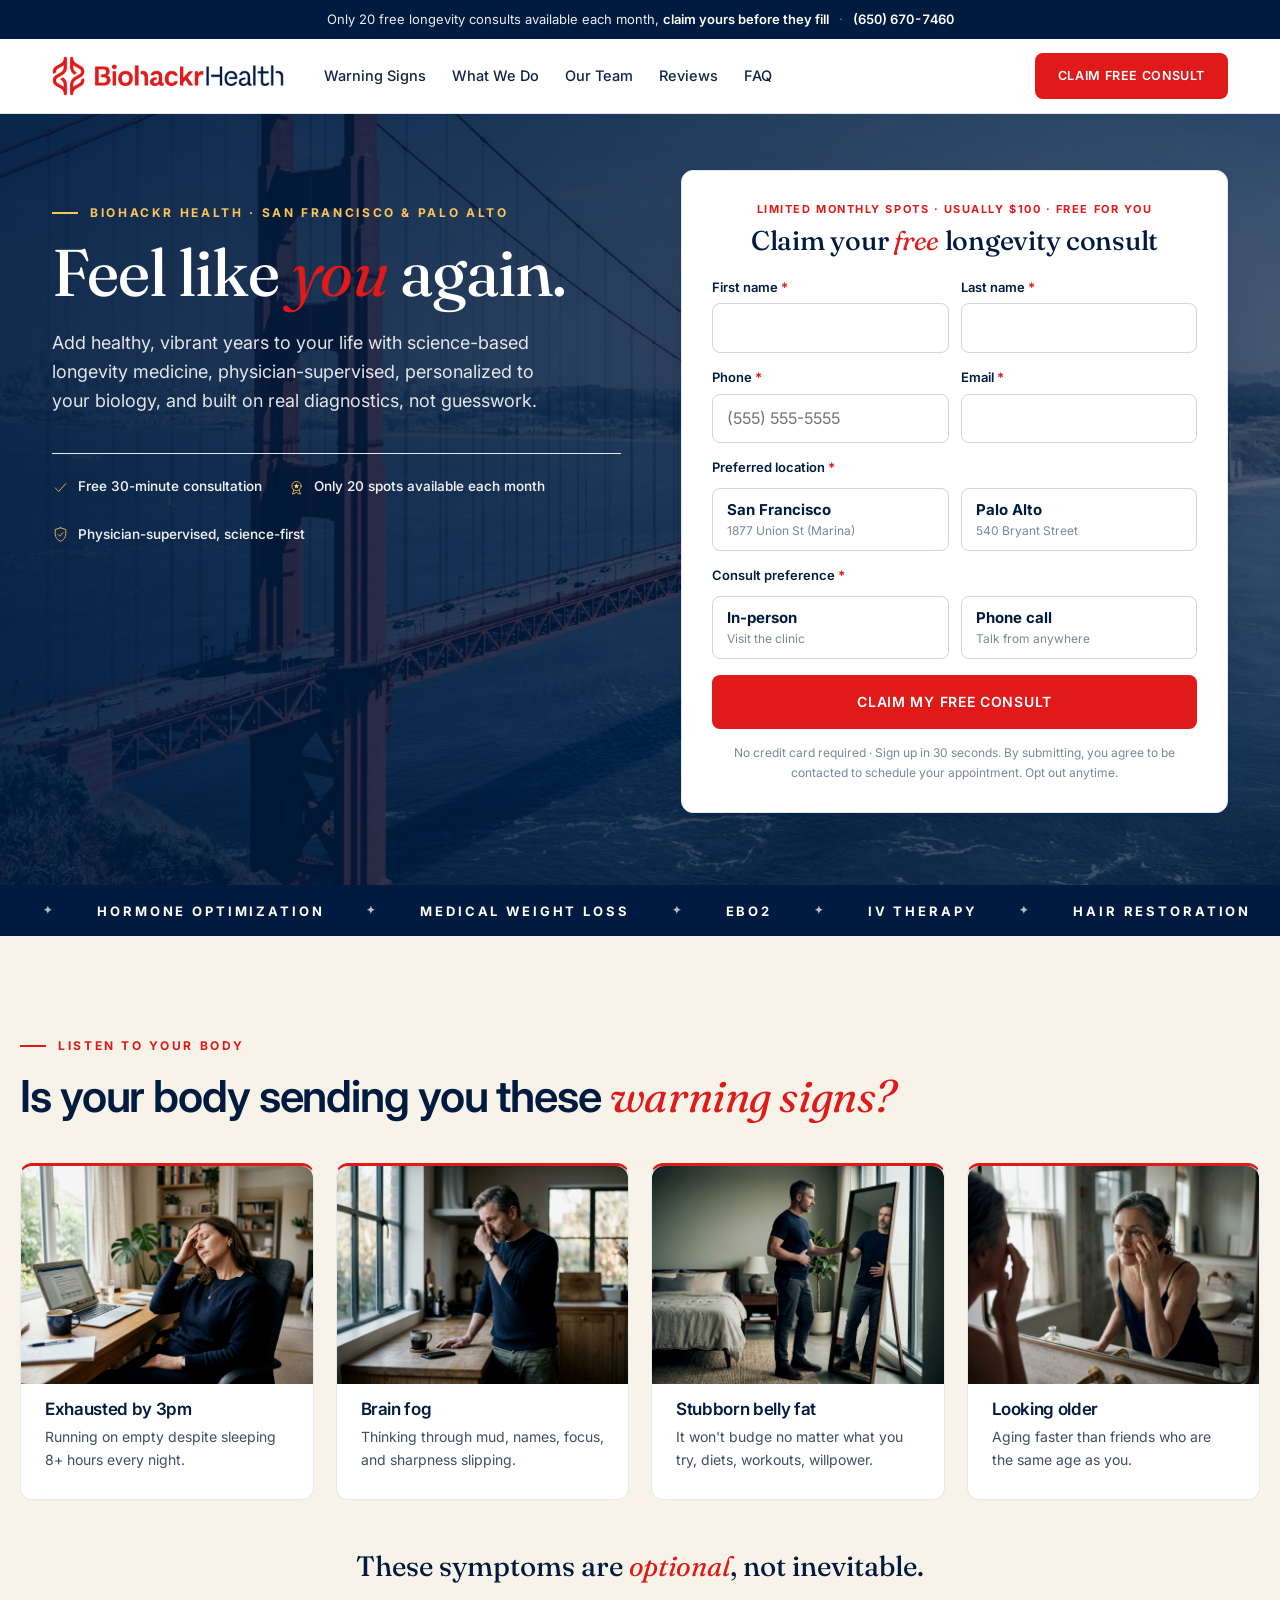
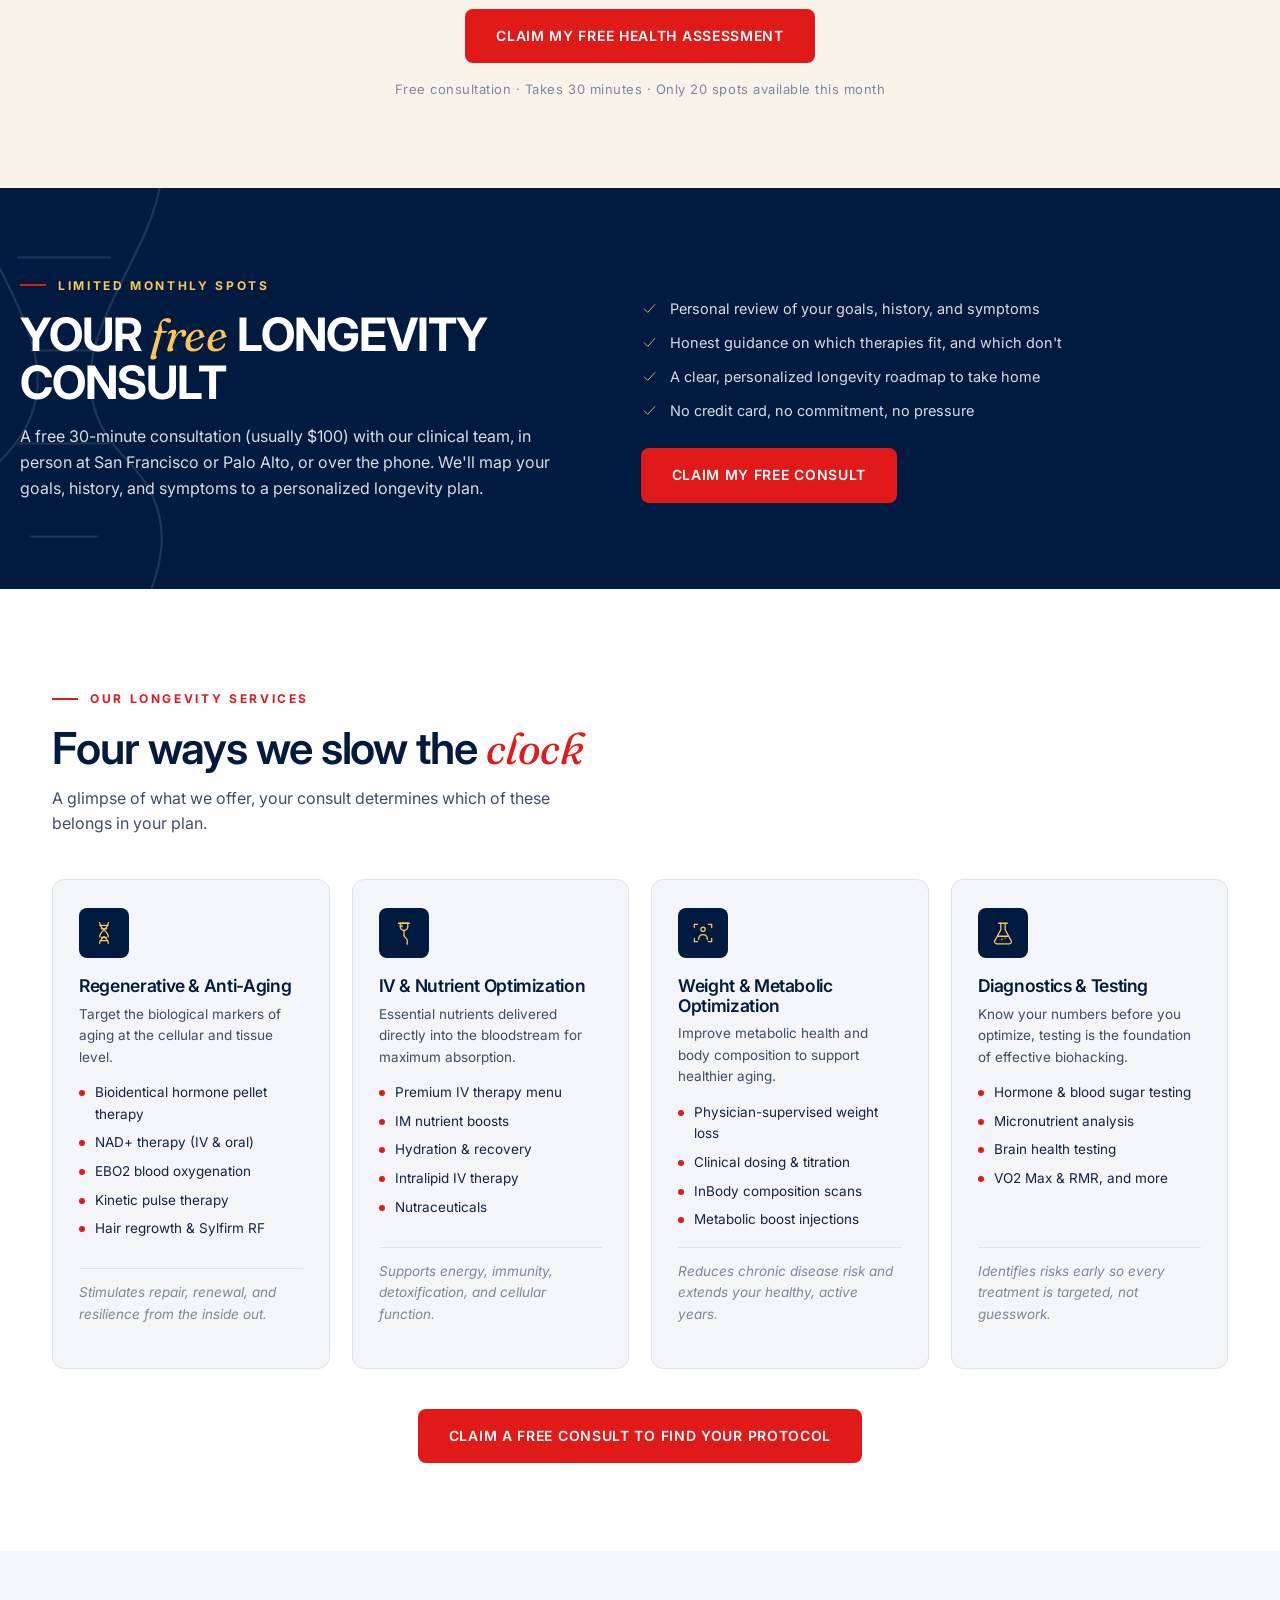
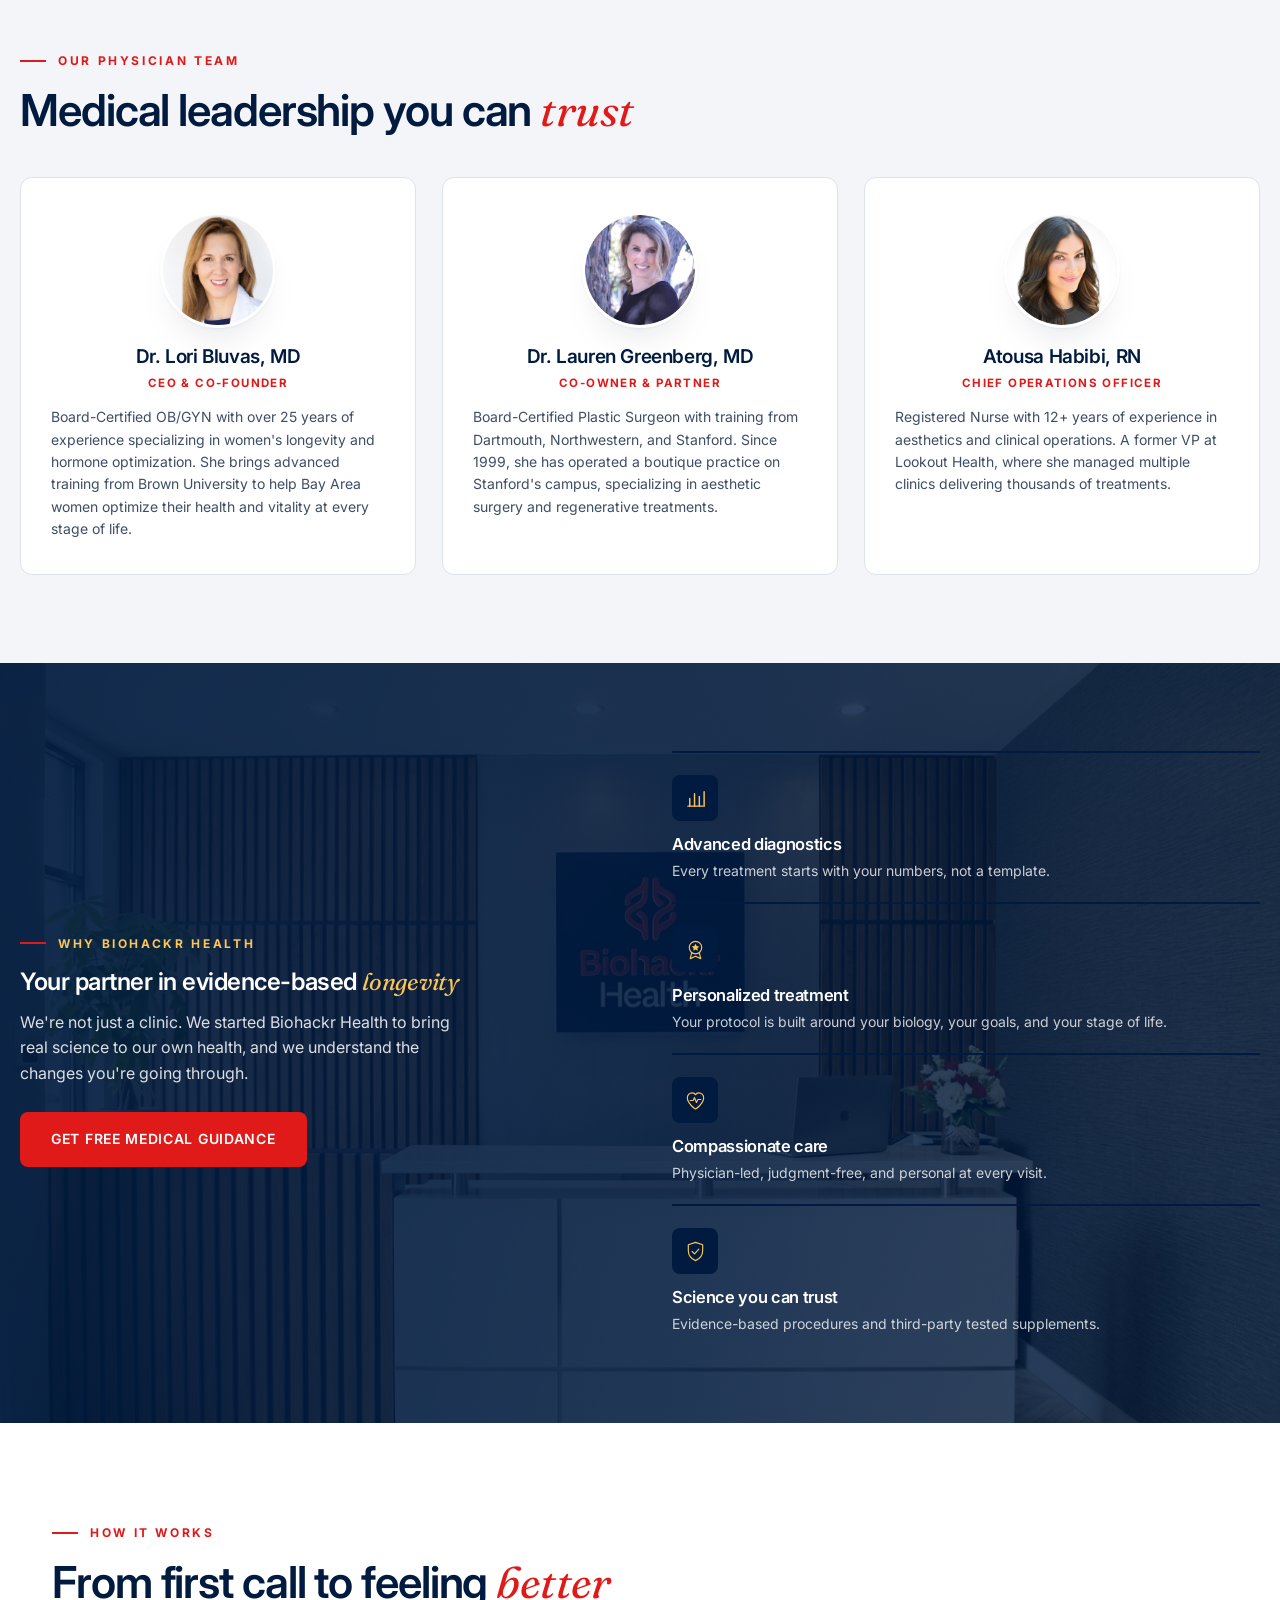
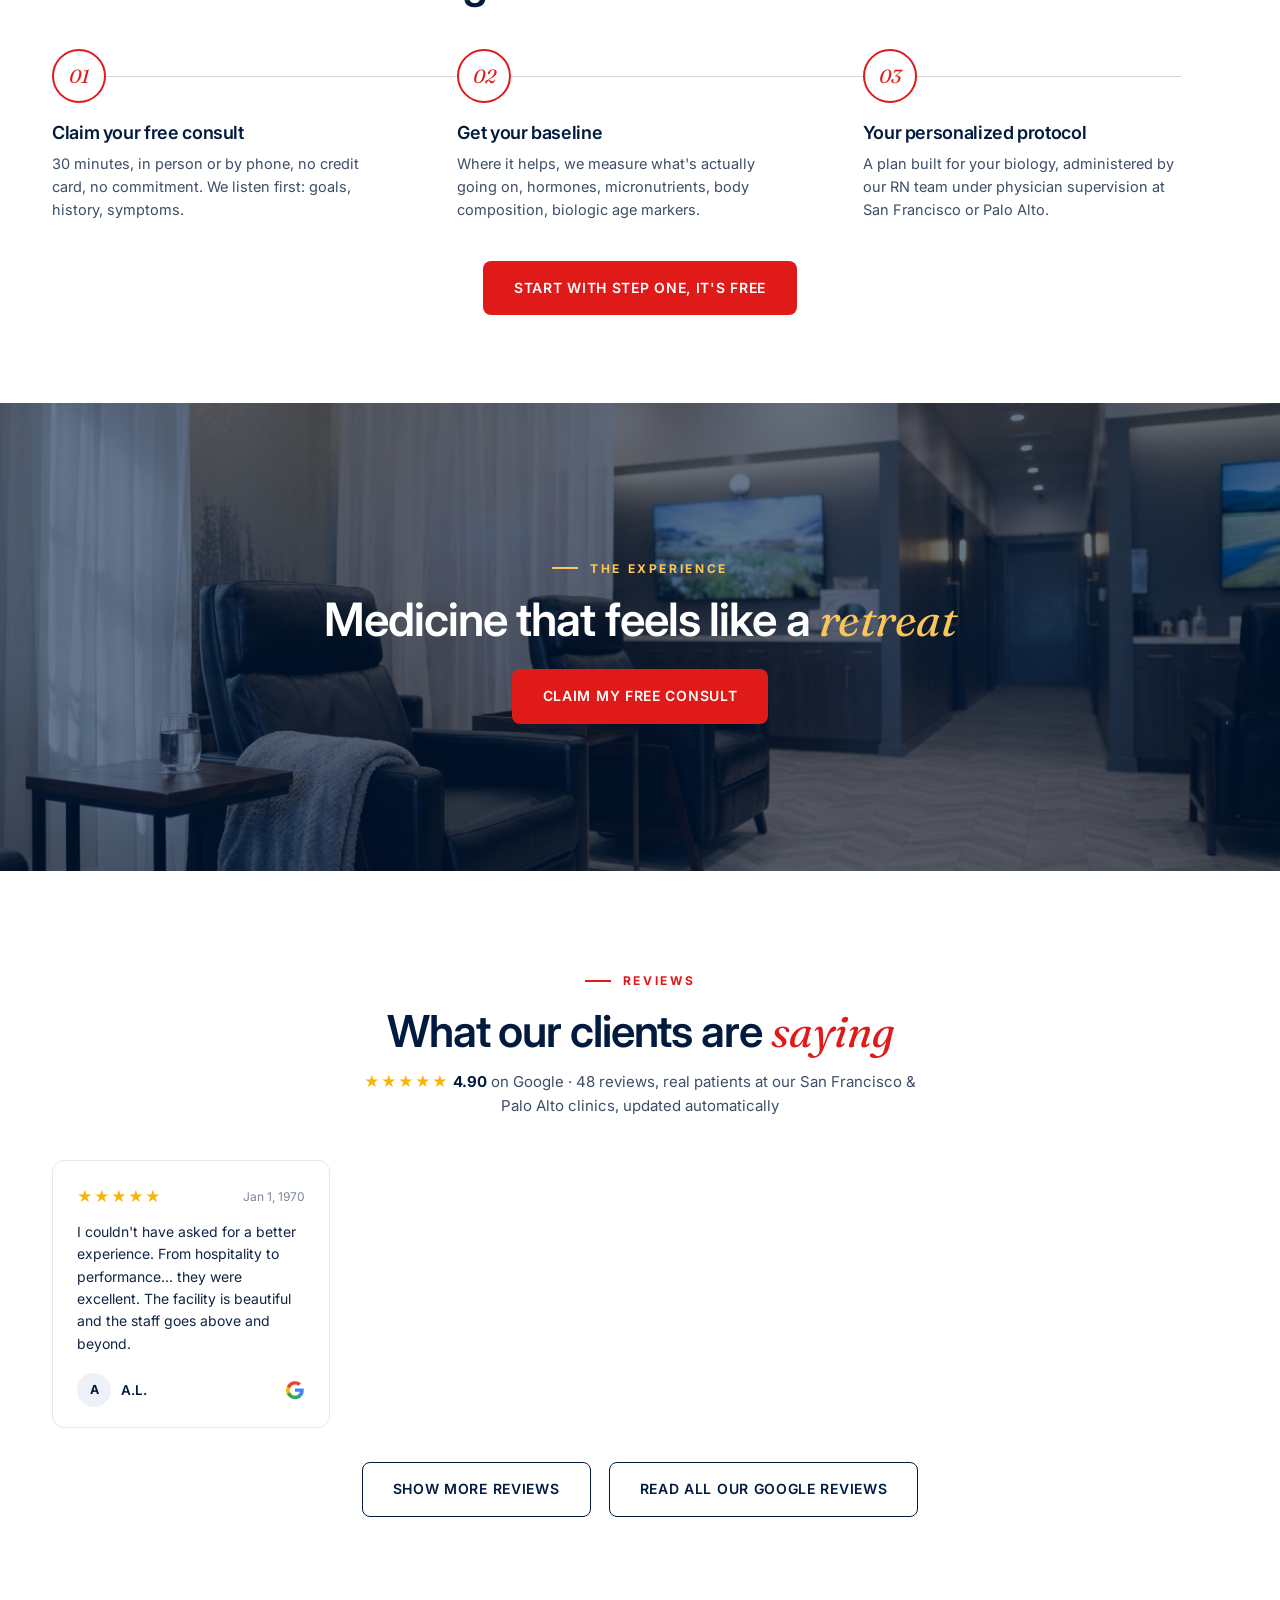
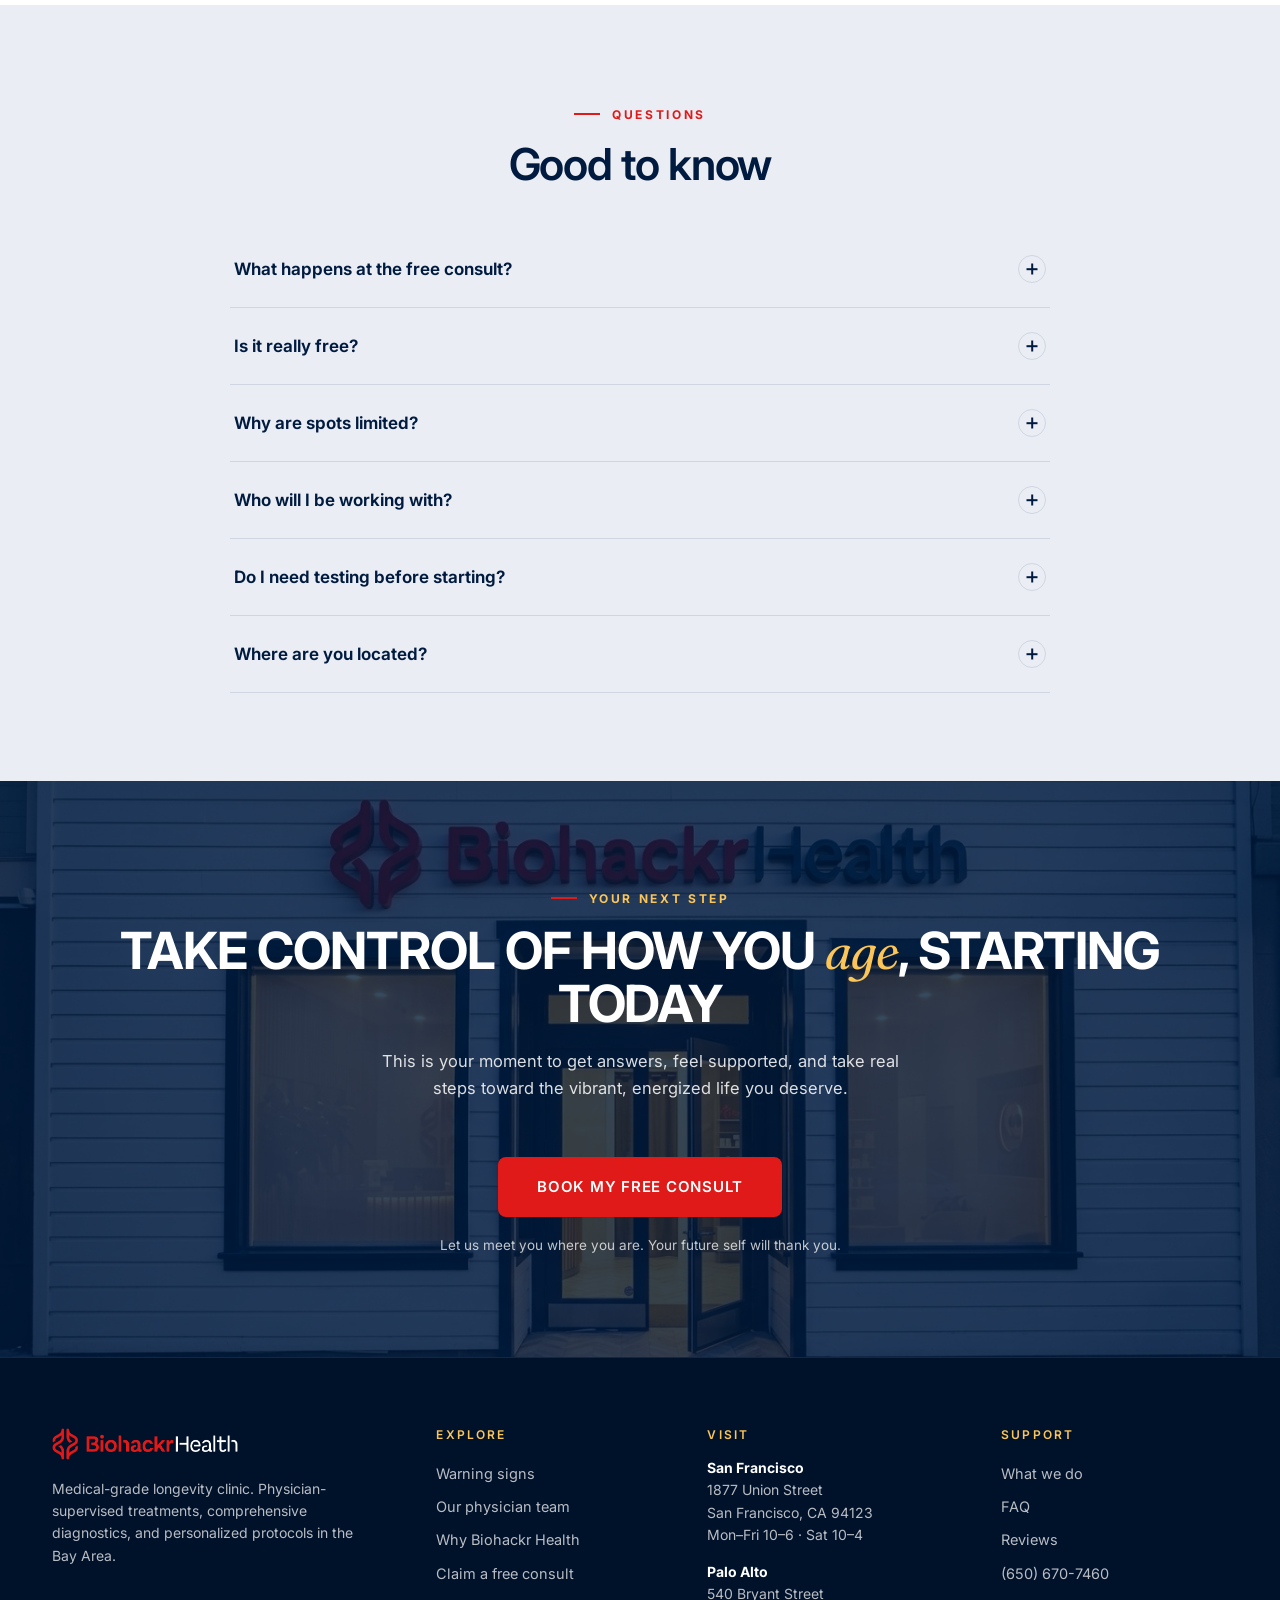
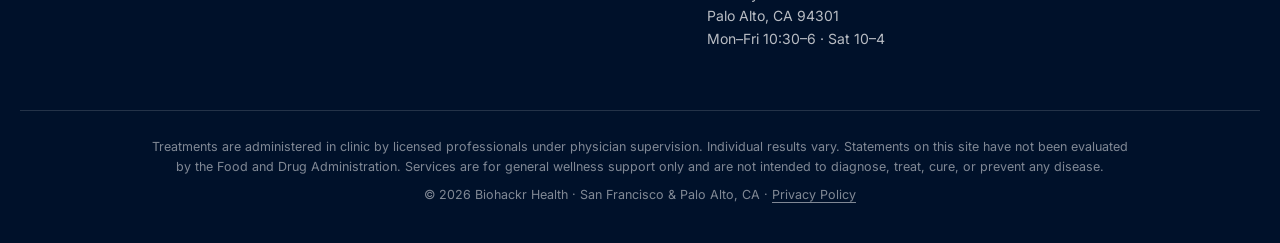
==== commit 72f2fef7: "Revert mobile header centering tweaks (keep blue-Health logo)" ====
--- a/index.html
+++ b/index.html
@@ -9,7 +9,7 @@
   <link rel="preconnect" href="https://fonts.googleapis.com">
   <link rel="preconnect" href="https://fonts.gstatic.com" crossorigin>
   <link href="https://fonts.googleapis.com/css2?family=Inter:wght@300;400;500;600;700&family=Fraunces:ital,opsz,wght@0,9..144,300..600;1,9..144,300..600&display=swap" rel="stylesheet">
-  <link rel="stylesheet" href="css/styles.css?v=4">
+  <link rel="stylesheet" href="css/styles.css?v=5">
 </head>
 <body>
 <a class="skip" href="#main">Skip to content</a>
--- a/css/styles.css
+++ b/css/styles.css
@@ -1538,17 +1538,3 @@
 }
 
 
-/* ---- mobile header: logo truly centered (2026-08-04) ---- */
-@media (max-width: 700px) {
-  .hdr-in { position: relative; justify-content: flex-start; }
-  .hdr-logo { position: absolute; left: 50%; top: 50%; transform: translate(-50%, -50%); }
-  .hdr-actions { margin-left: auto; }
-  .hdr-claim { padding: 8px 9px; font-size: 10px; letter-spacing: .04em; }
-}
-@media (max-width: 370px) {
-  /* full-size logo cannot be dead-center here without hitting the button:
-     fall back to centering it in the space between burger and button */
-  .hdr-logo { position: static; transform: none; margin: 0 auto; }
-  .hdr-actions { margin-left: 0; }
-  .hdr-claim { padding: 7px 7px; font-size: 9px; letter-spacing: .02em; }
-}
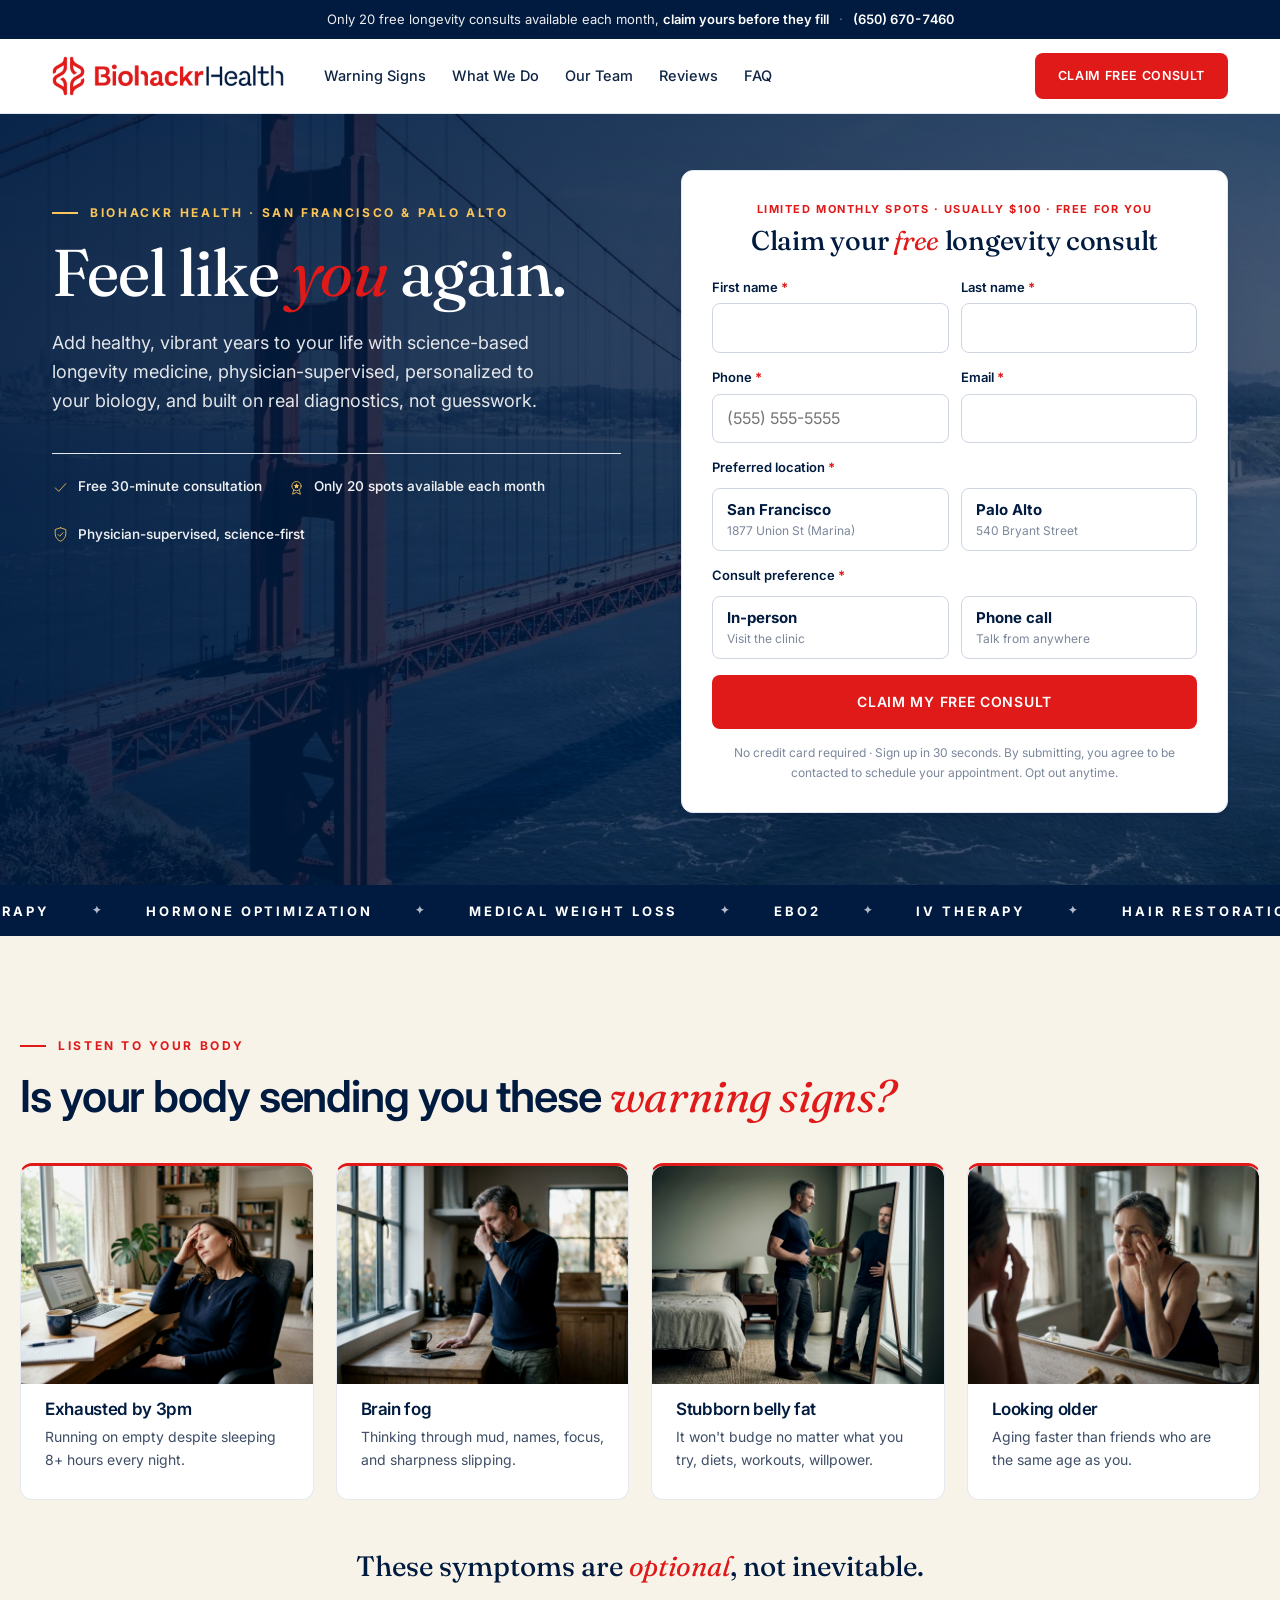
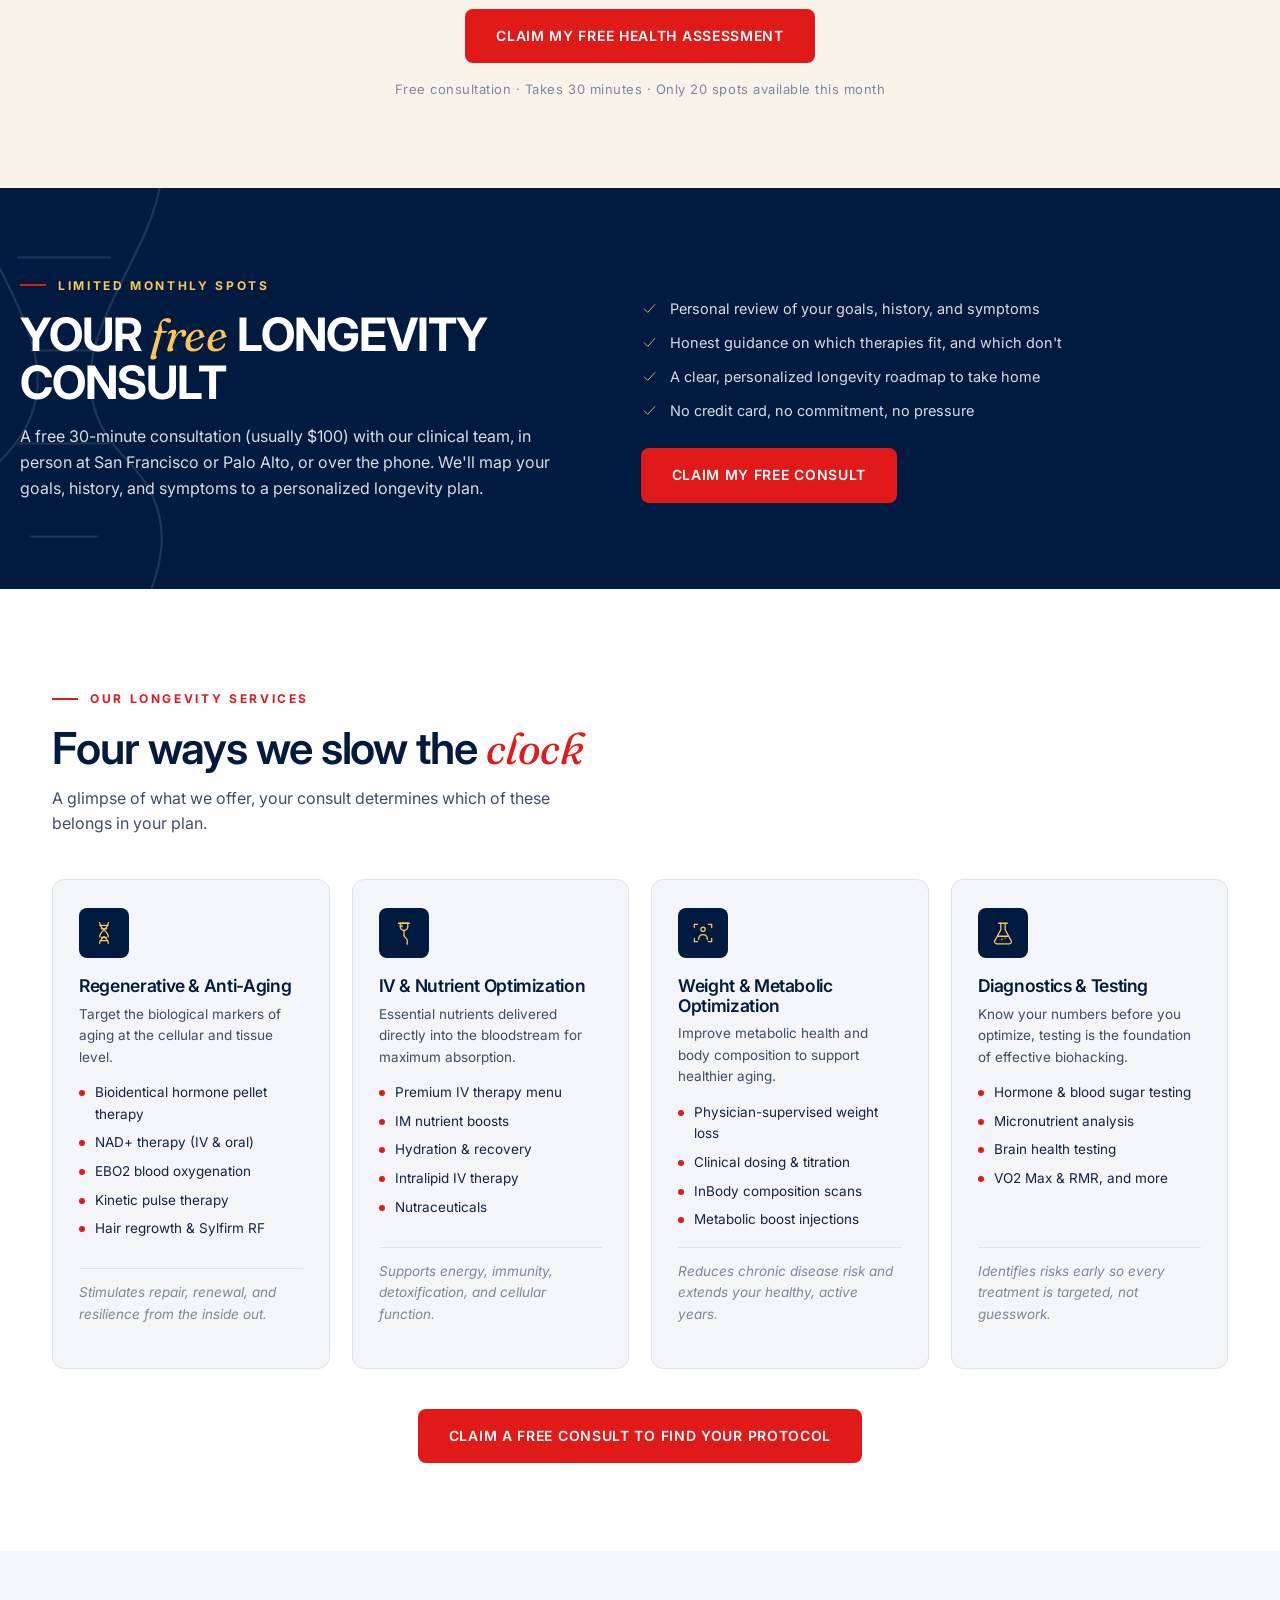
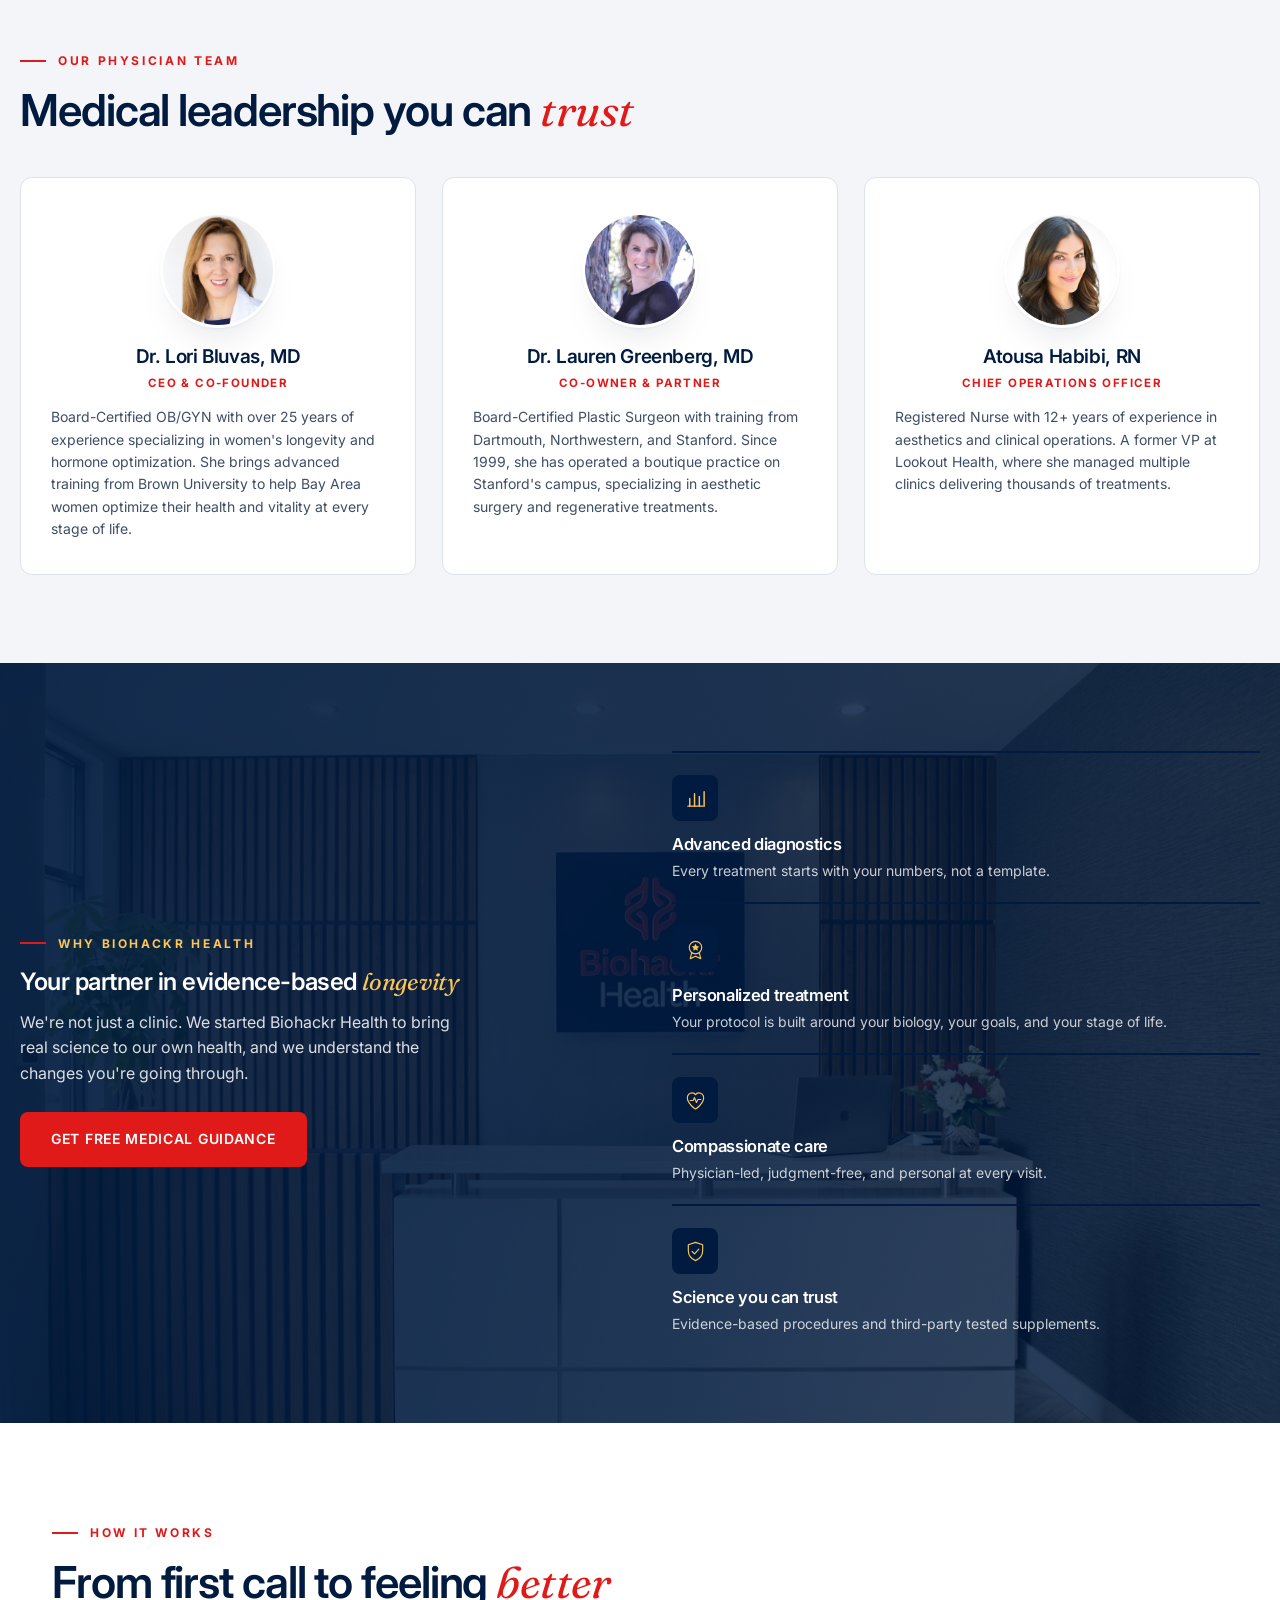
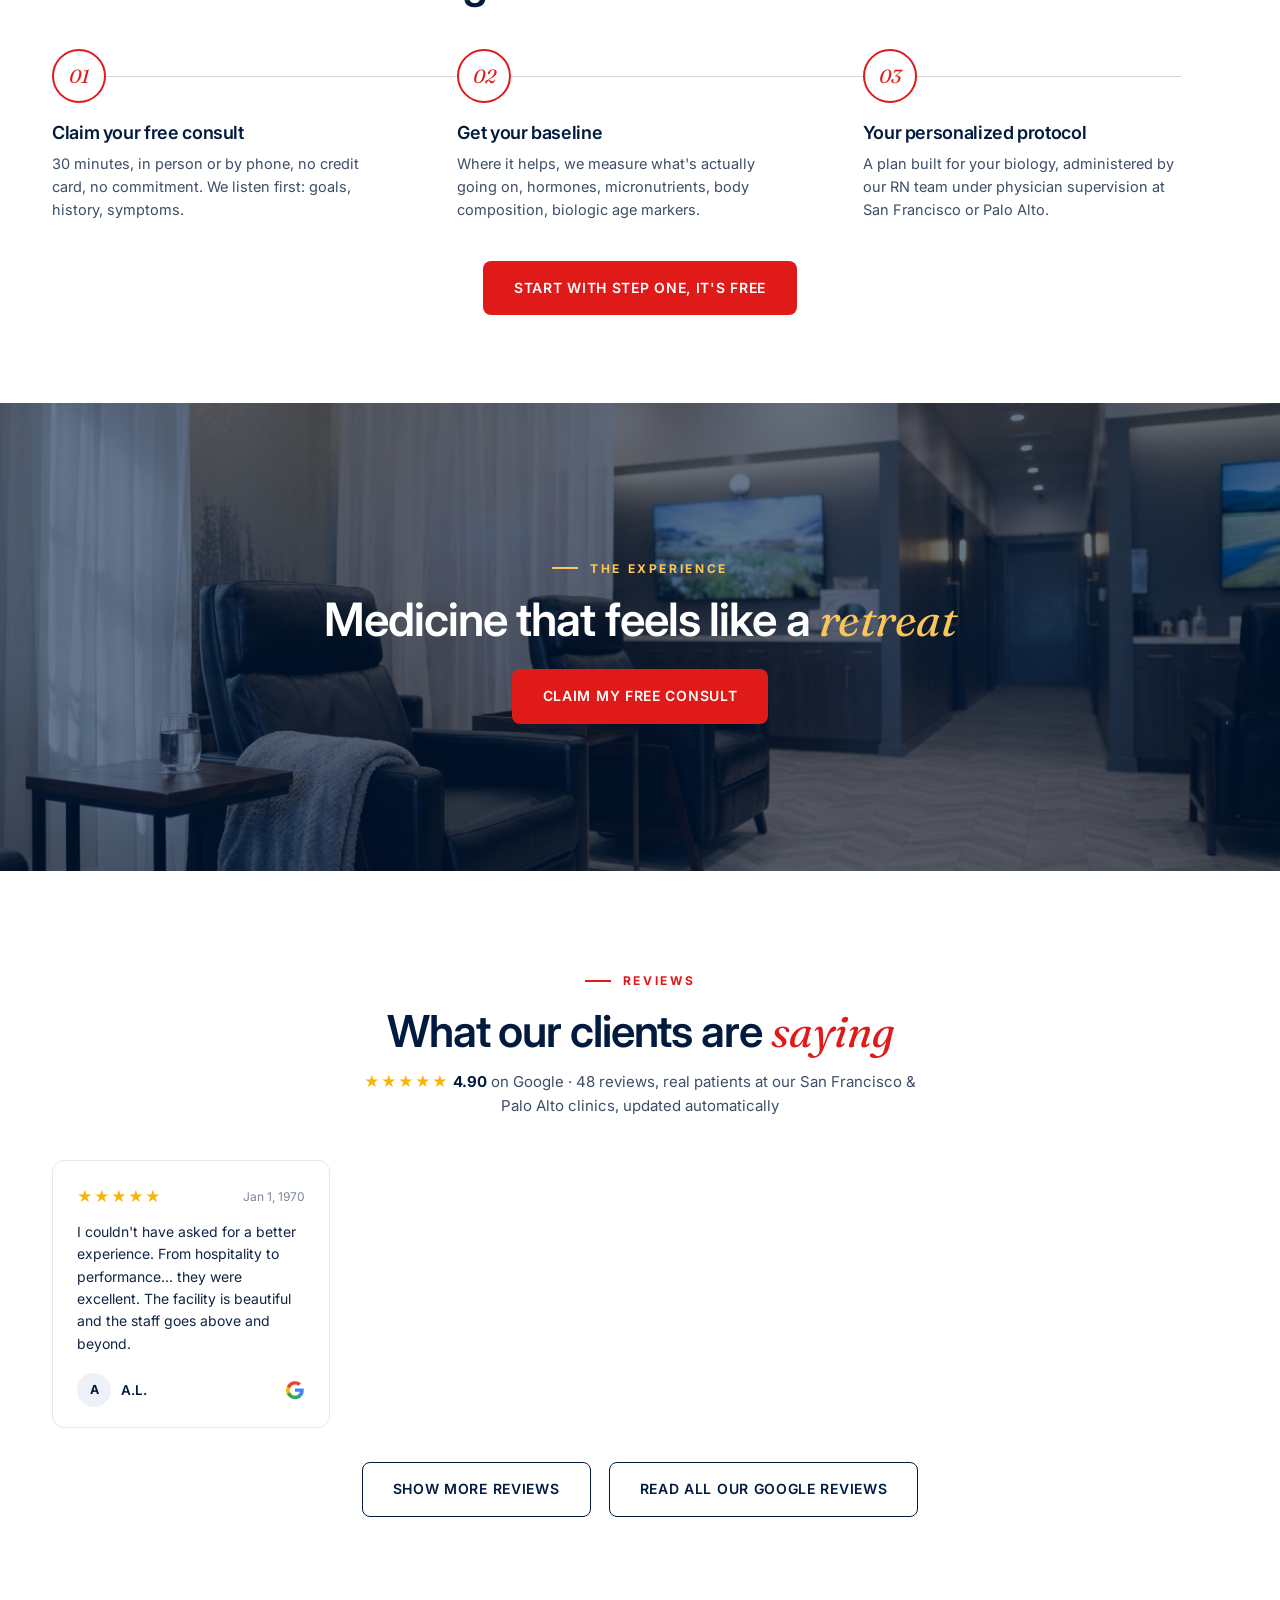
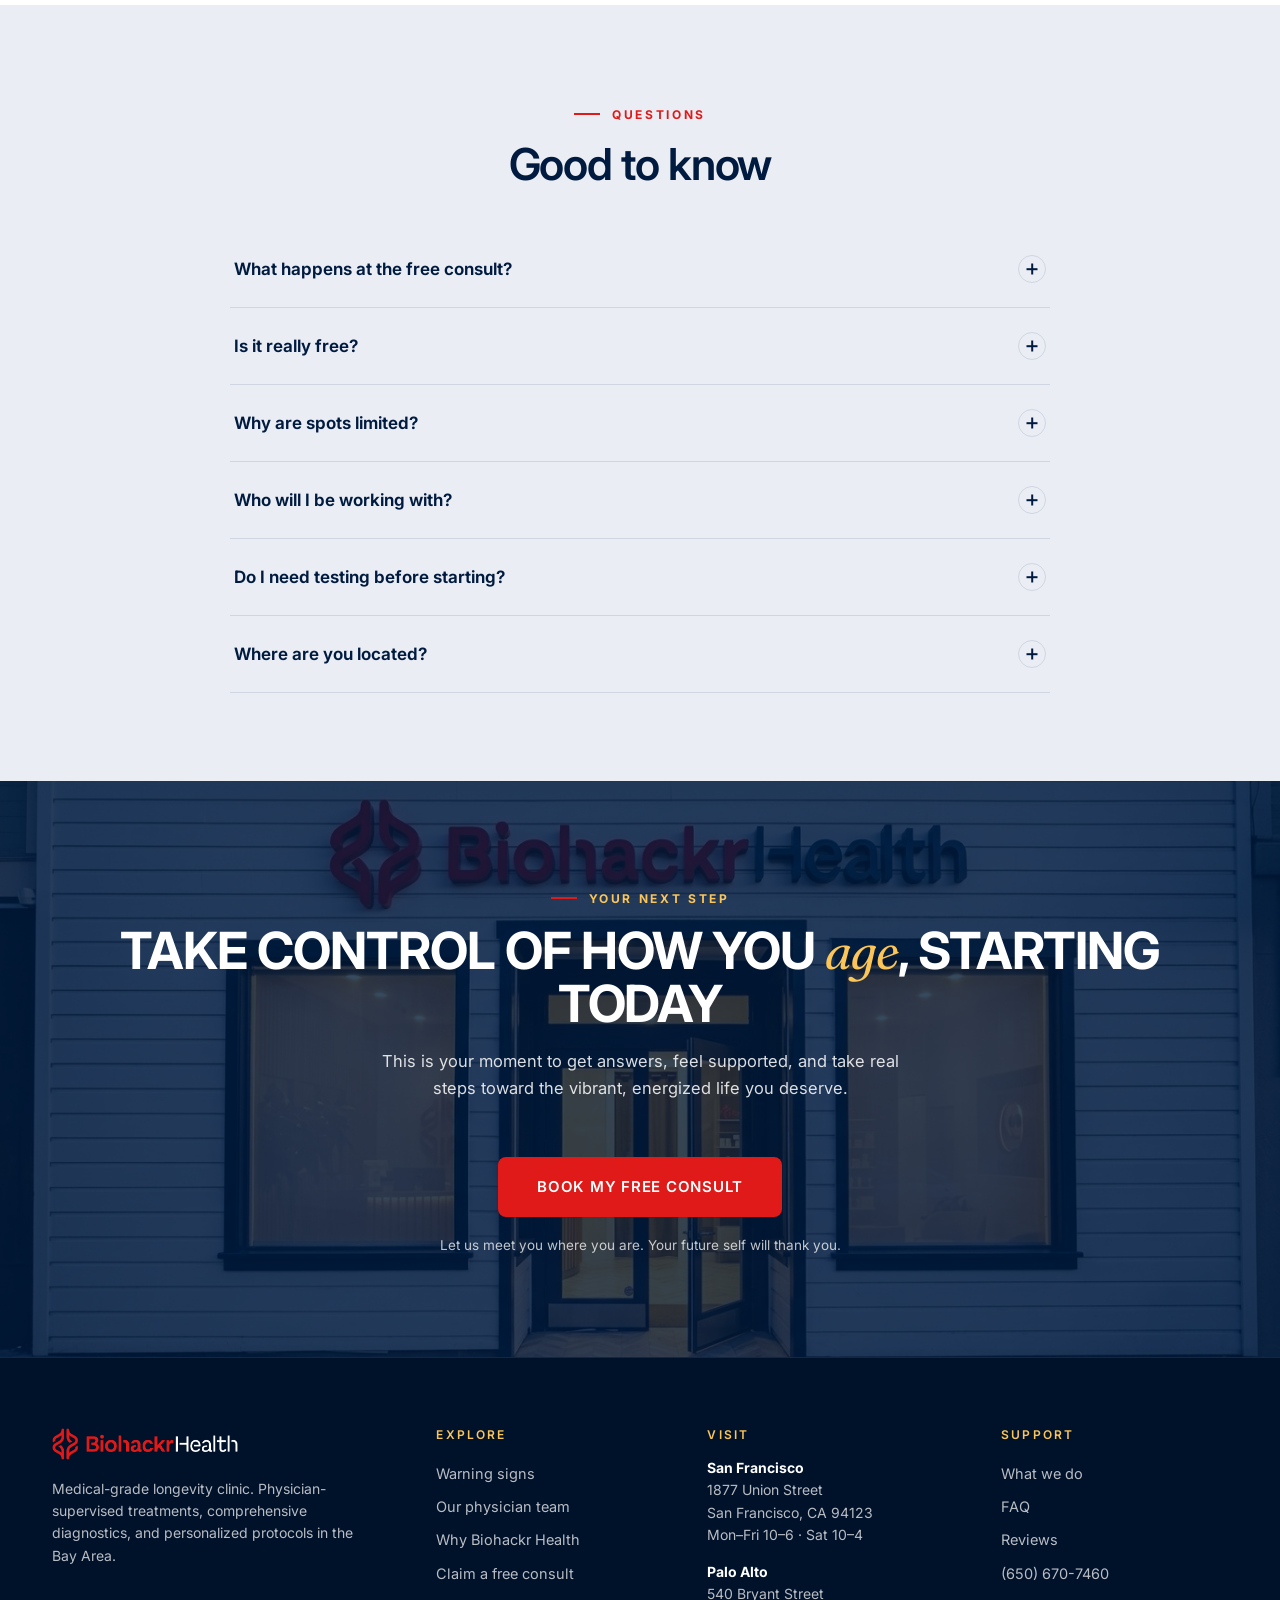
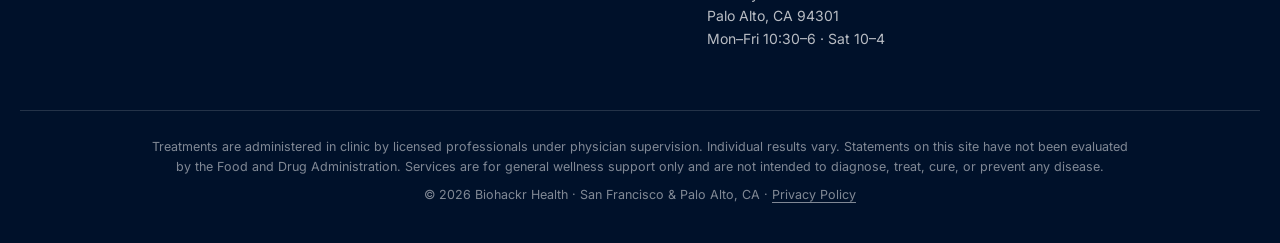
==== commit 06ee0838: "Sync cleaned ui.js (dead store code removed)" ====
--- a/index.html
+++ b/index.html
@@ -284,7 +284,7 @@
 
 <script src="https://apisystem.tech/js/reviews_widget.js" defer></script>
 <script src="js/reviews.js?v=2"></script>
-<script src="js/ui.js?v=2"></script>
+<script src="js/ui.js?v=3"></script>
 <script>
   BHUI.init({ active: 'home' });
   const IC = BHUI.icons;
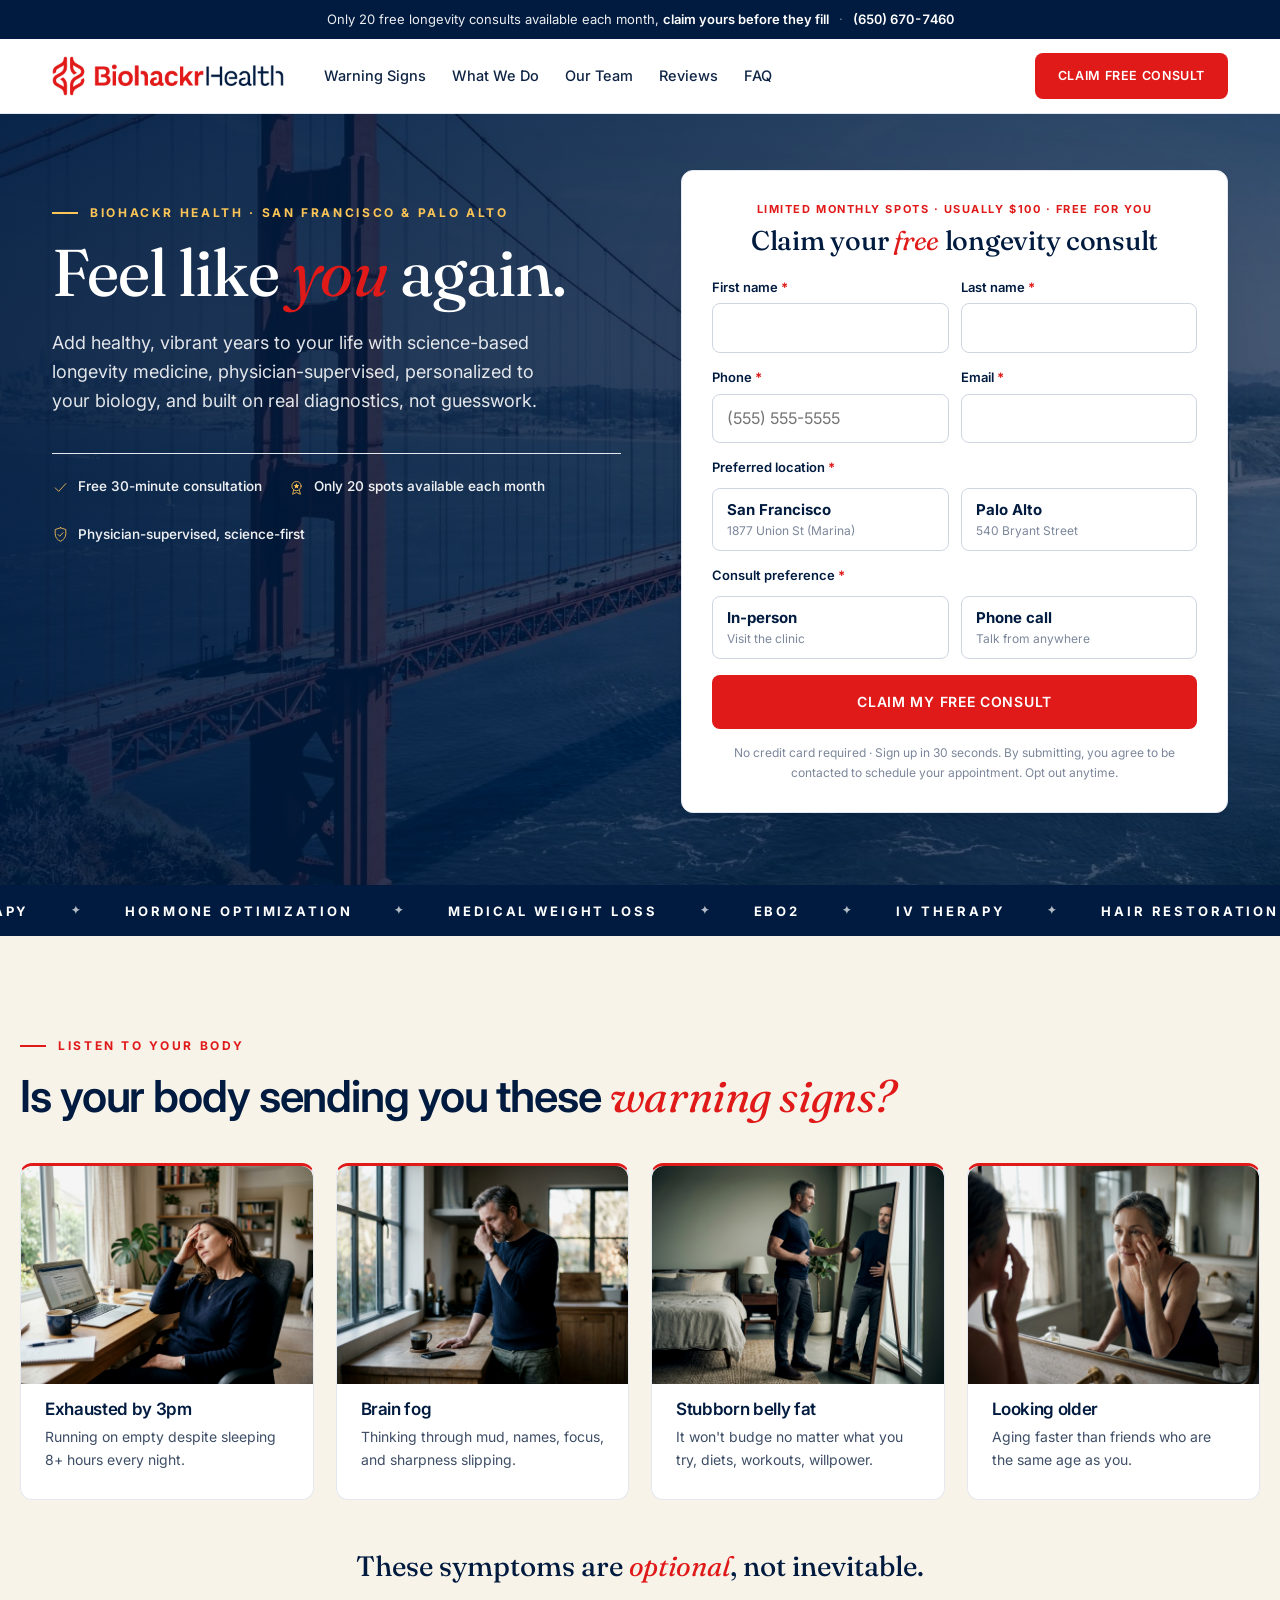
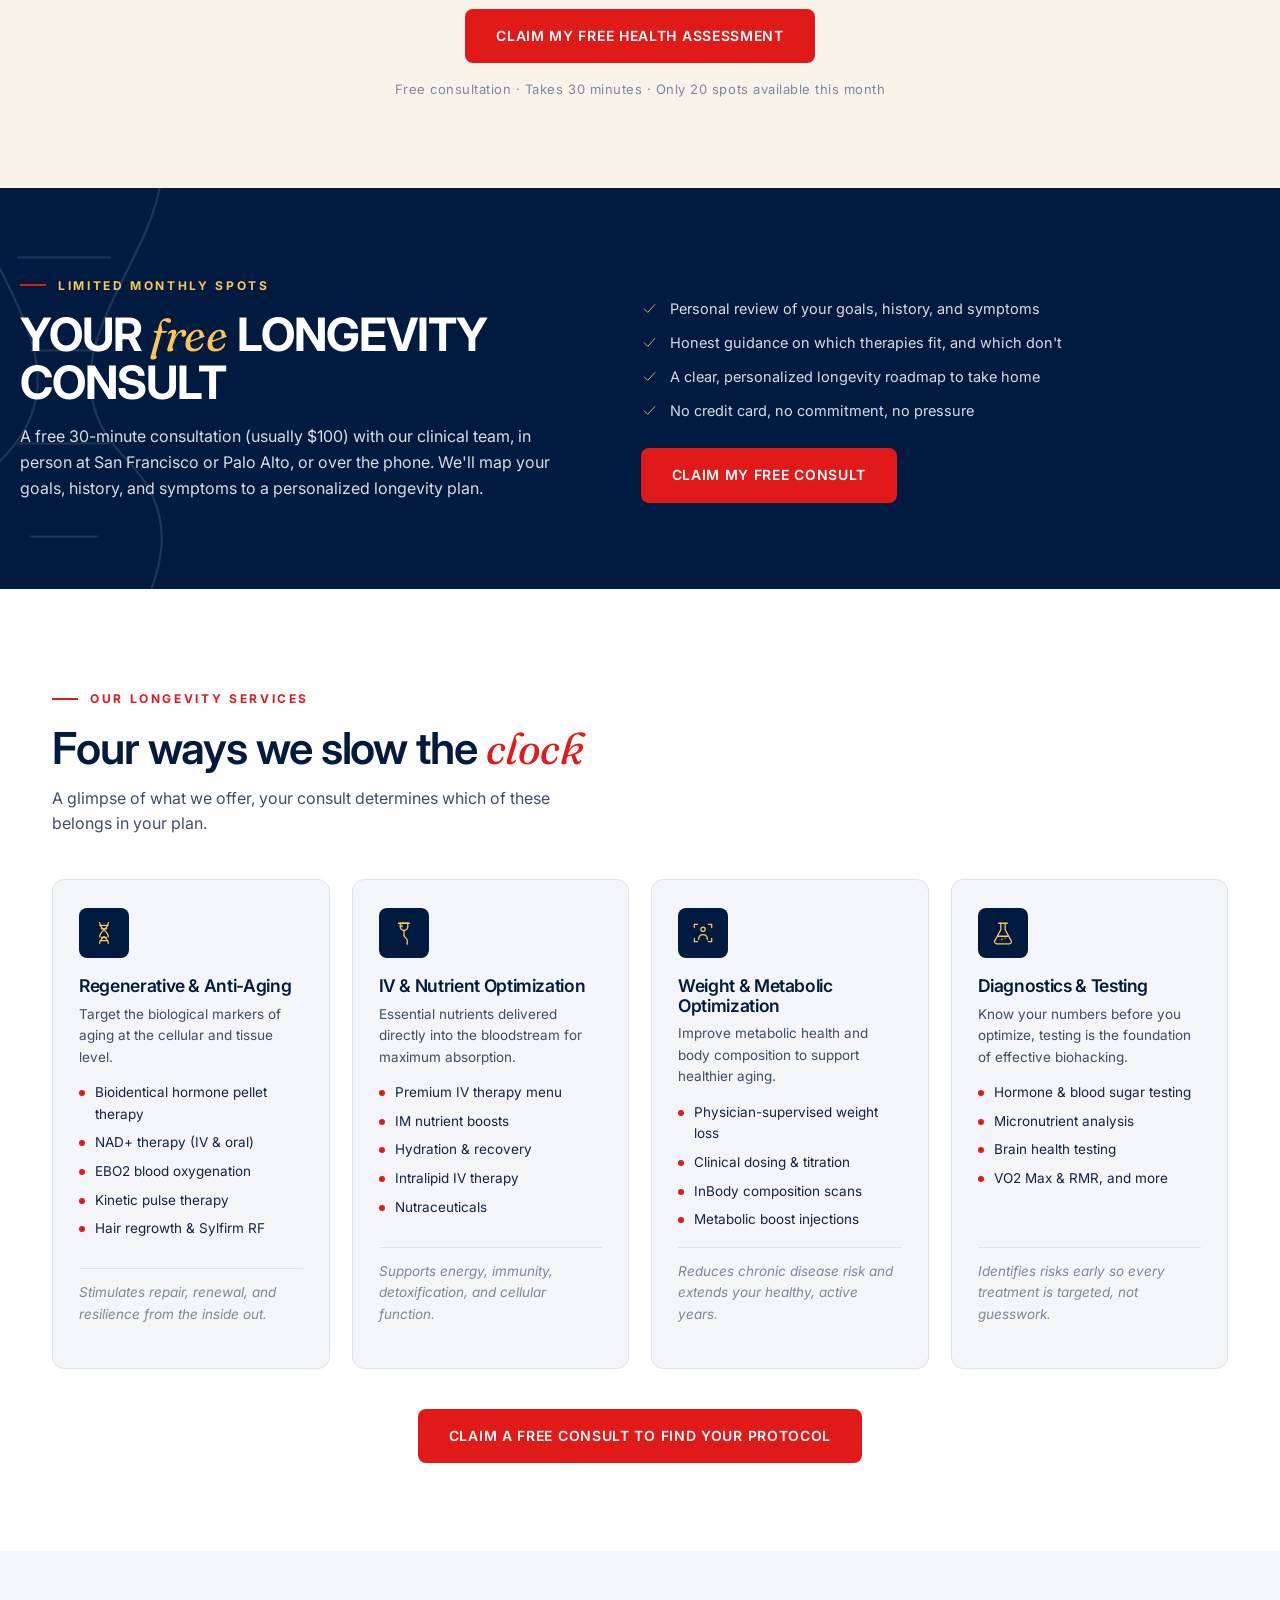
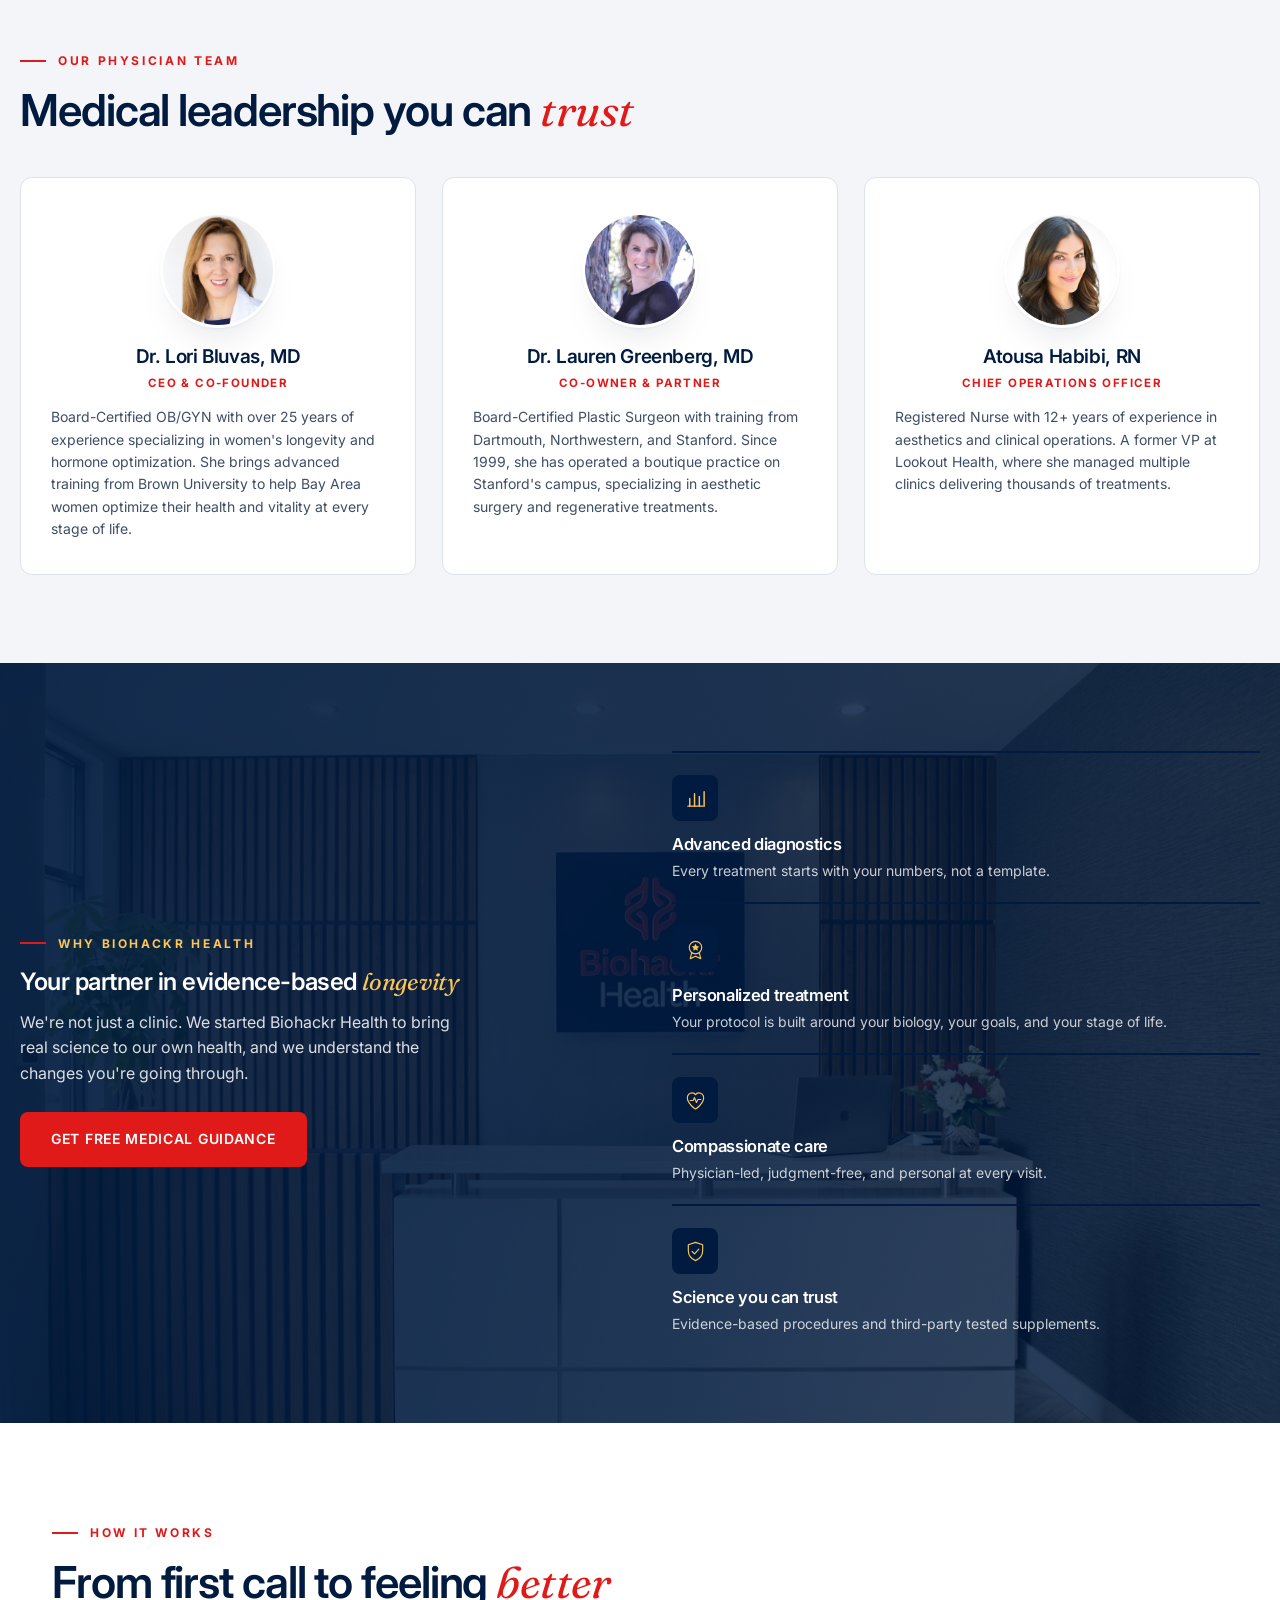
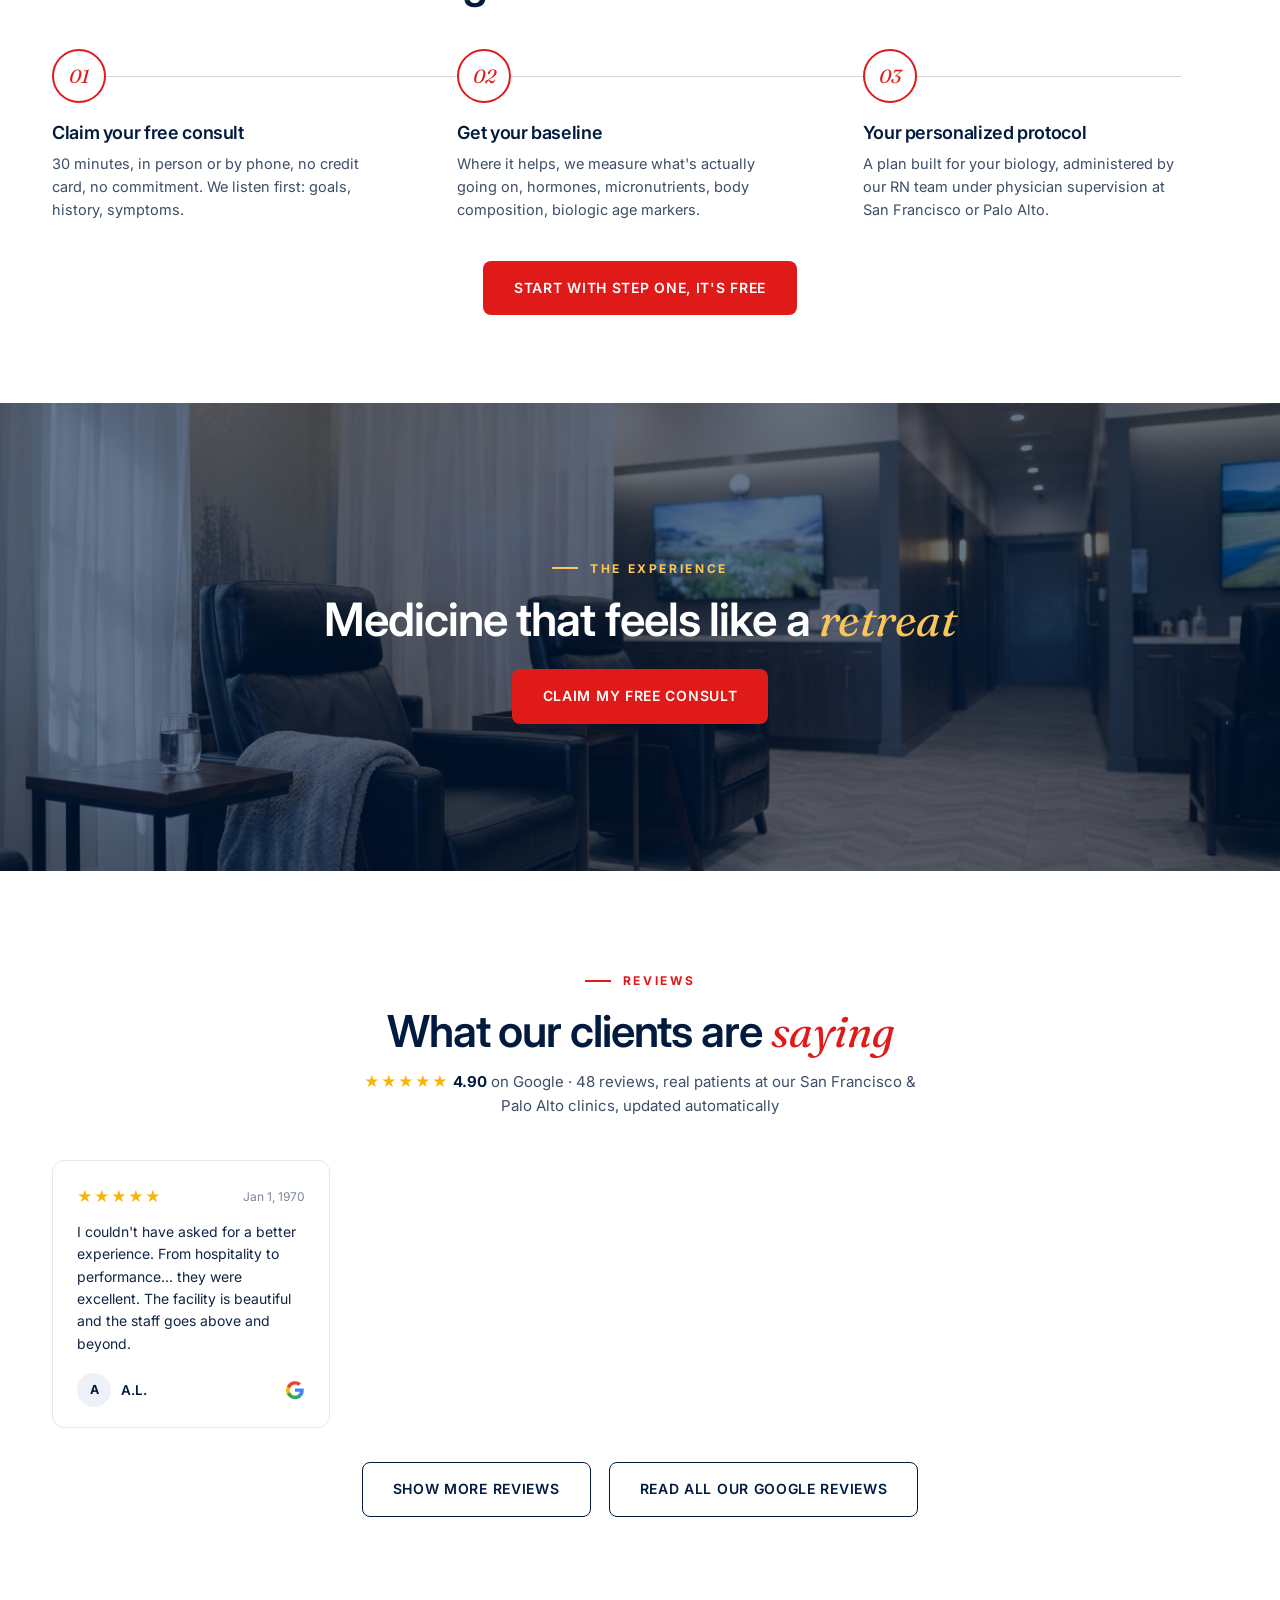
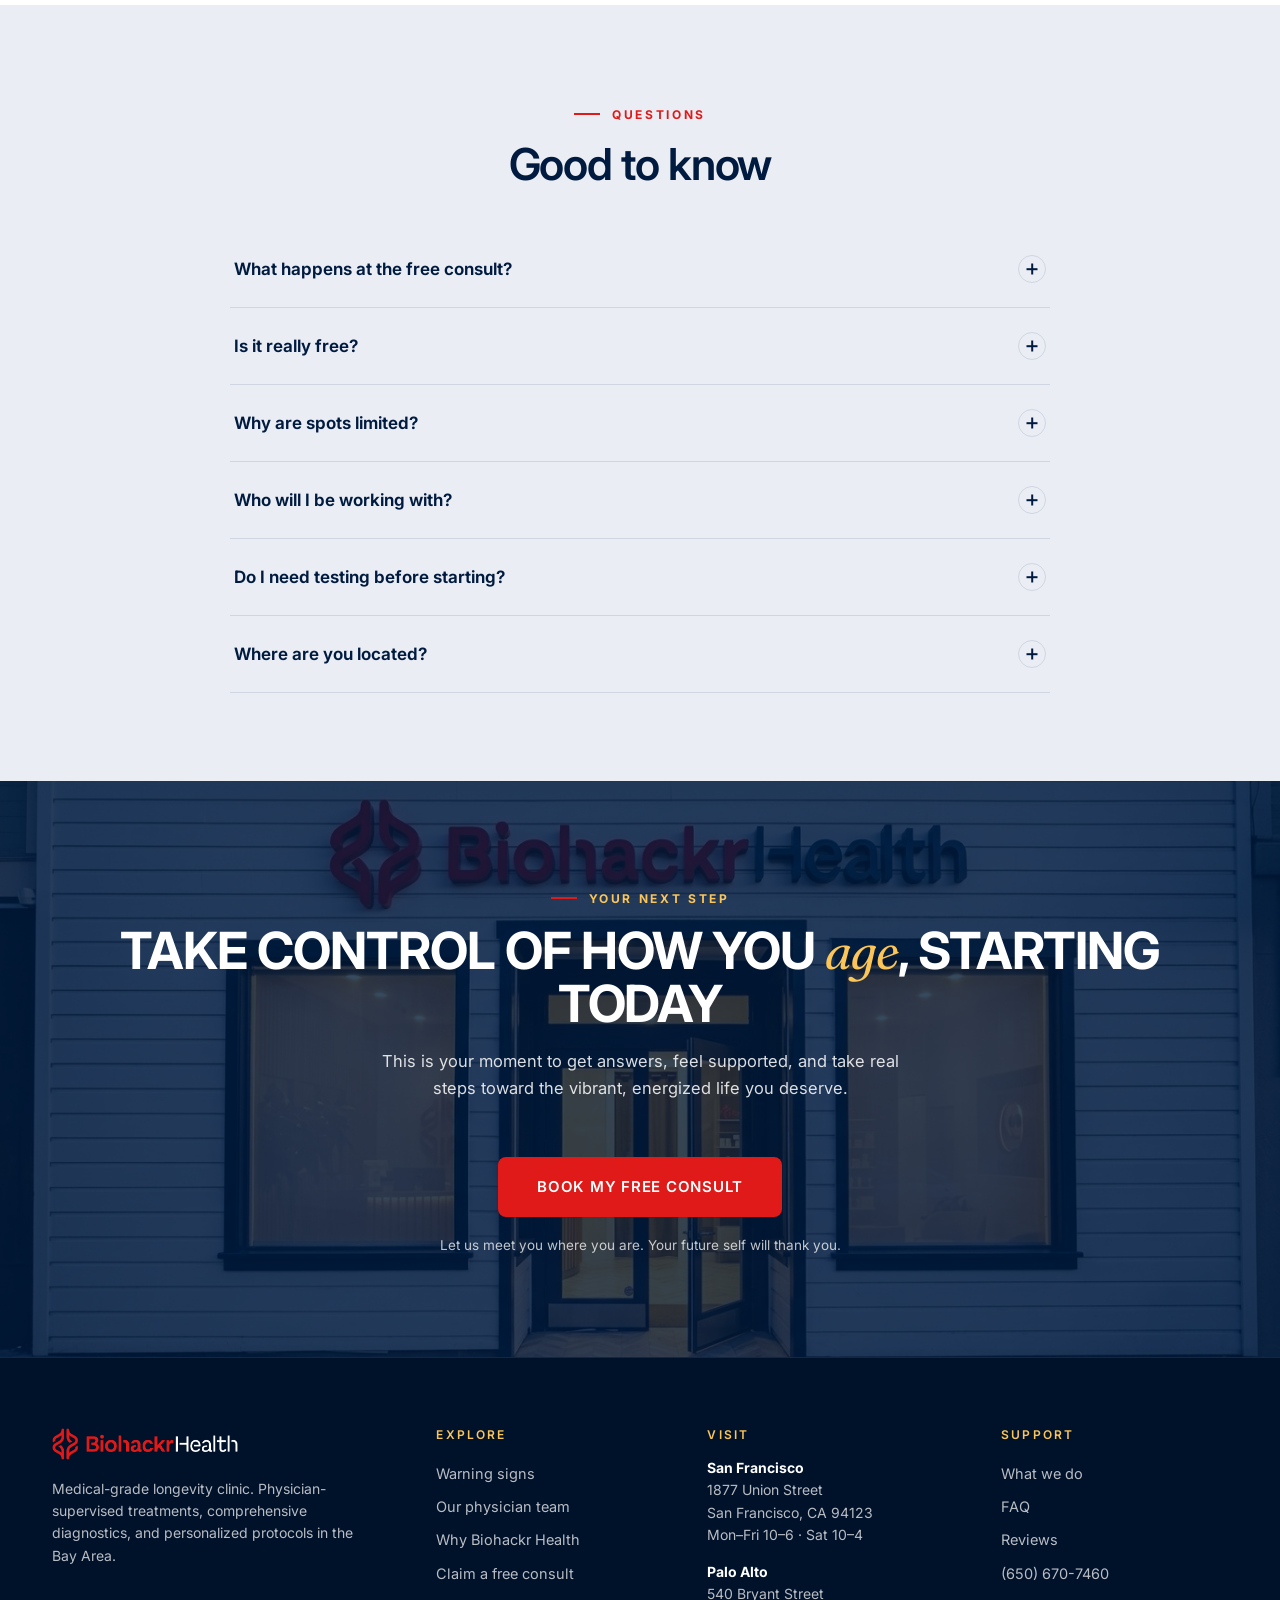
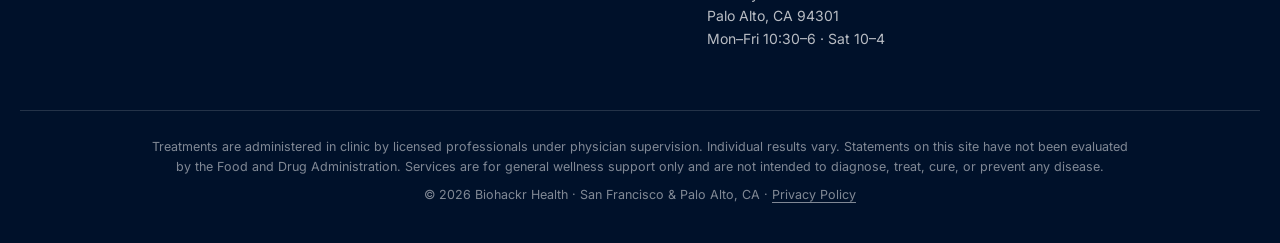
==== commit c261dc40: "Guard demo claim-form wiring so reviews/FAQ render when a GHL form embed replaces the form Co-Author" ====
--- a/index.html
+++ b/index.html
@@ -348,7 +348,10 @@
     'No credit card, no commitment, no pressure'
   ].map(b => `<li>${IC.check}<span>${b}</span></li>`).join('');
 
-  /* claim form */
+  /* claim form (demo only) — on the GHL install the markup is replaced by a
+     real GHL form embed, so these elements may not exist; guard the whole
+     block or the reviews/FAQ rendering below never runs */
+  if (document.getElementById('claimForm') && document.getElementById('cClinic') && document.getElementById('cMode')) {
   let clinic = '', mode = '';
   document.getElementById('cClinic').addEventListener('click', e => {
     const b = e.target.closest('[data-clinic]'); if (!b) return;
@@ -387,6 +390,7 @@
         <p class="claim-fine">Prefer not to wait? Call us at <a href="tel:+16506707460" style="text-decoration:underline">(650) 670-7460</a>.</p>
       </div>`;
   });
+  }
 
   /* reviews, live Google feed, rendered as uniform cards (auto-updates).
      Pulls the clinic's real review data and renders our own equal-size cards;
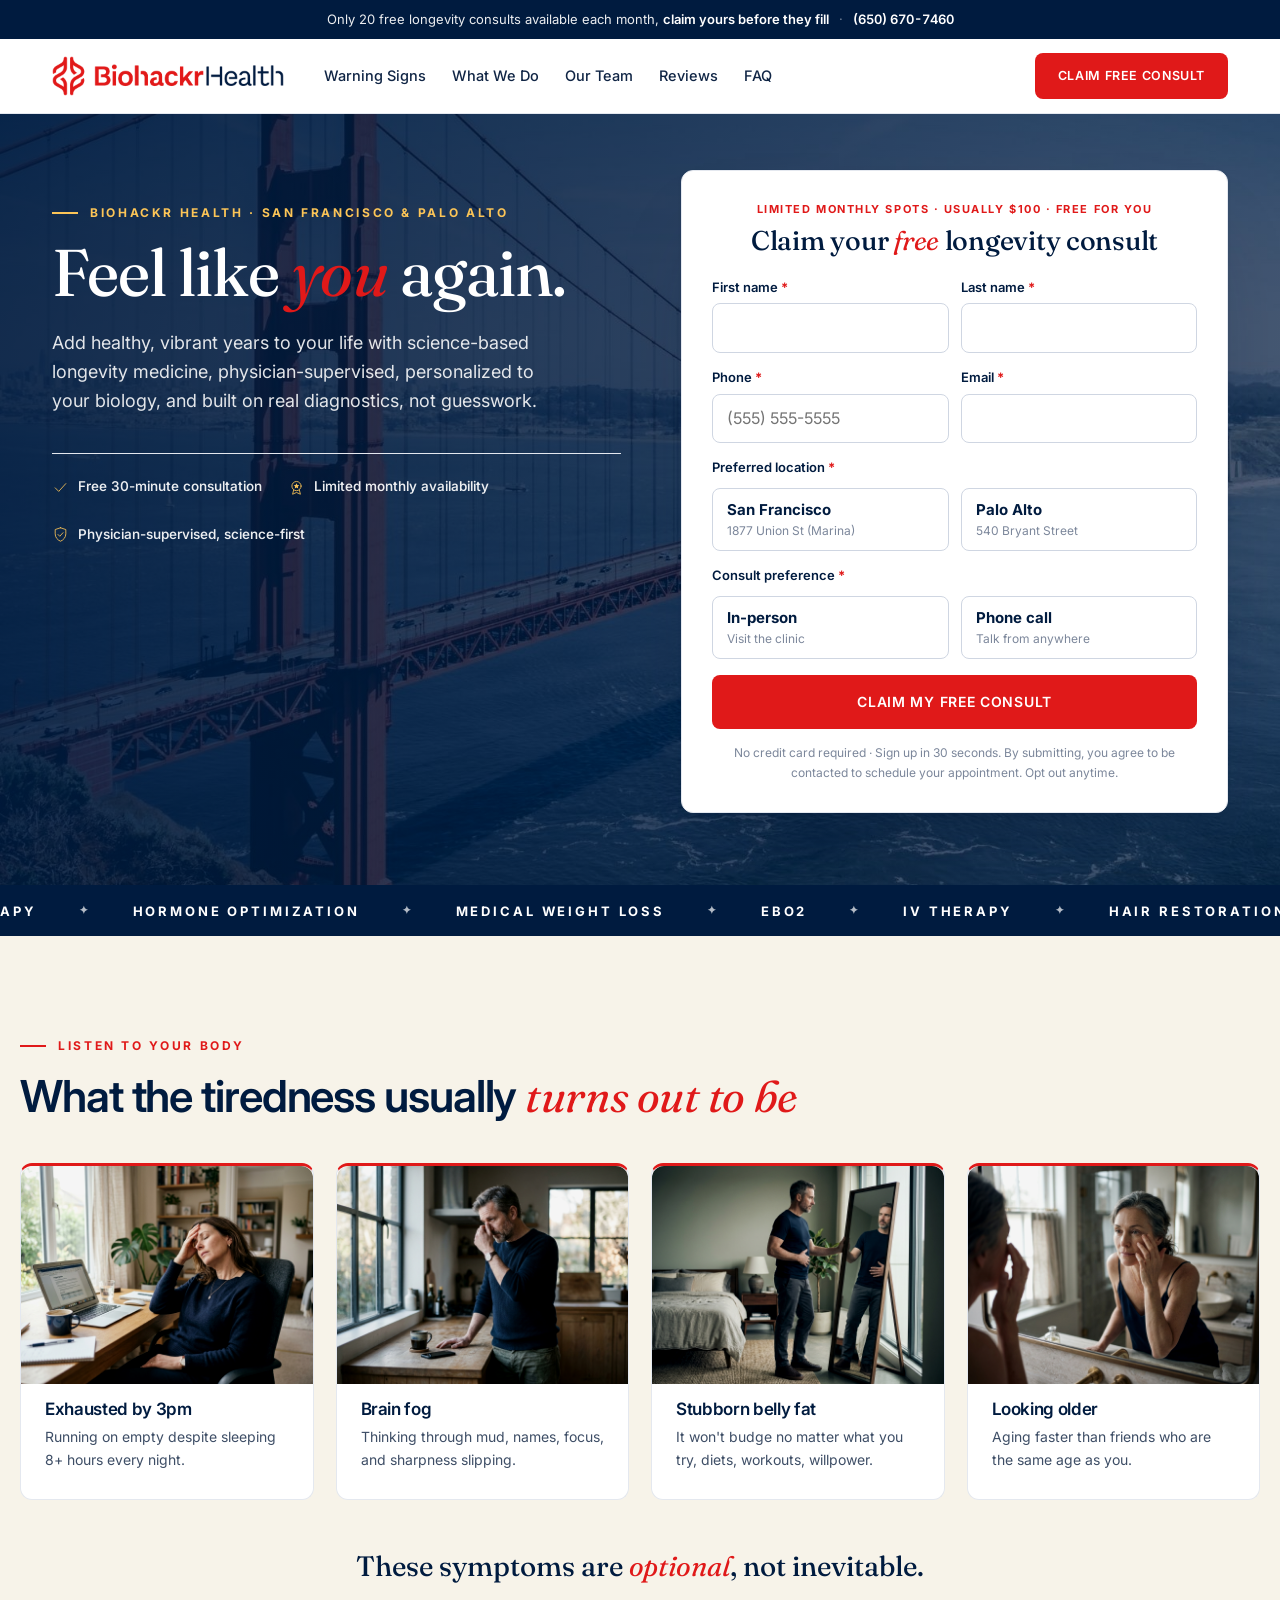
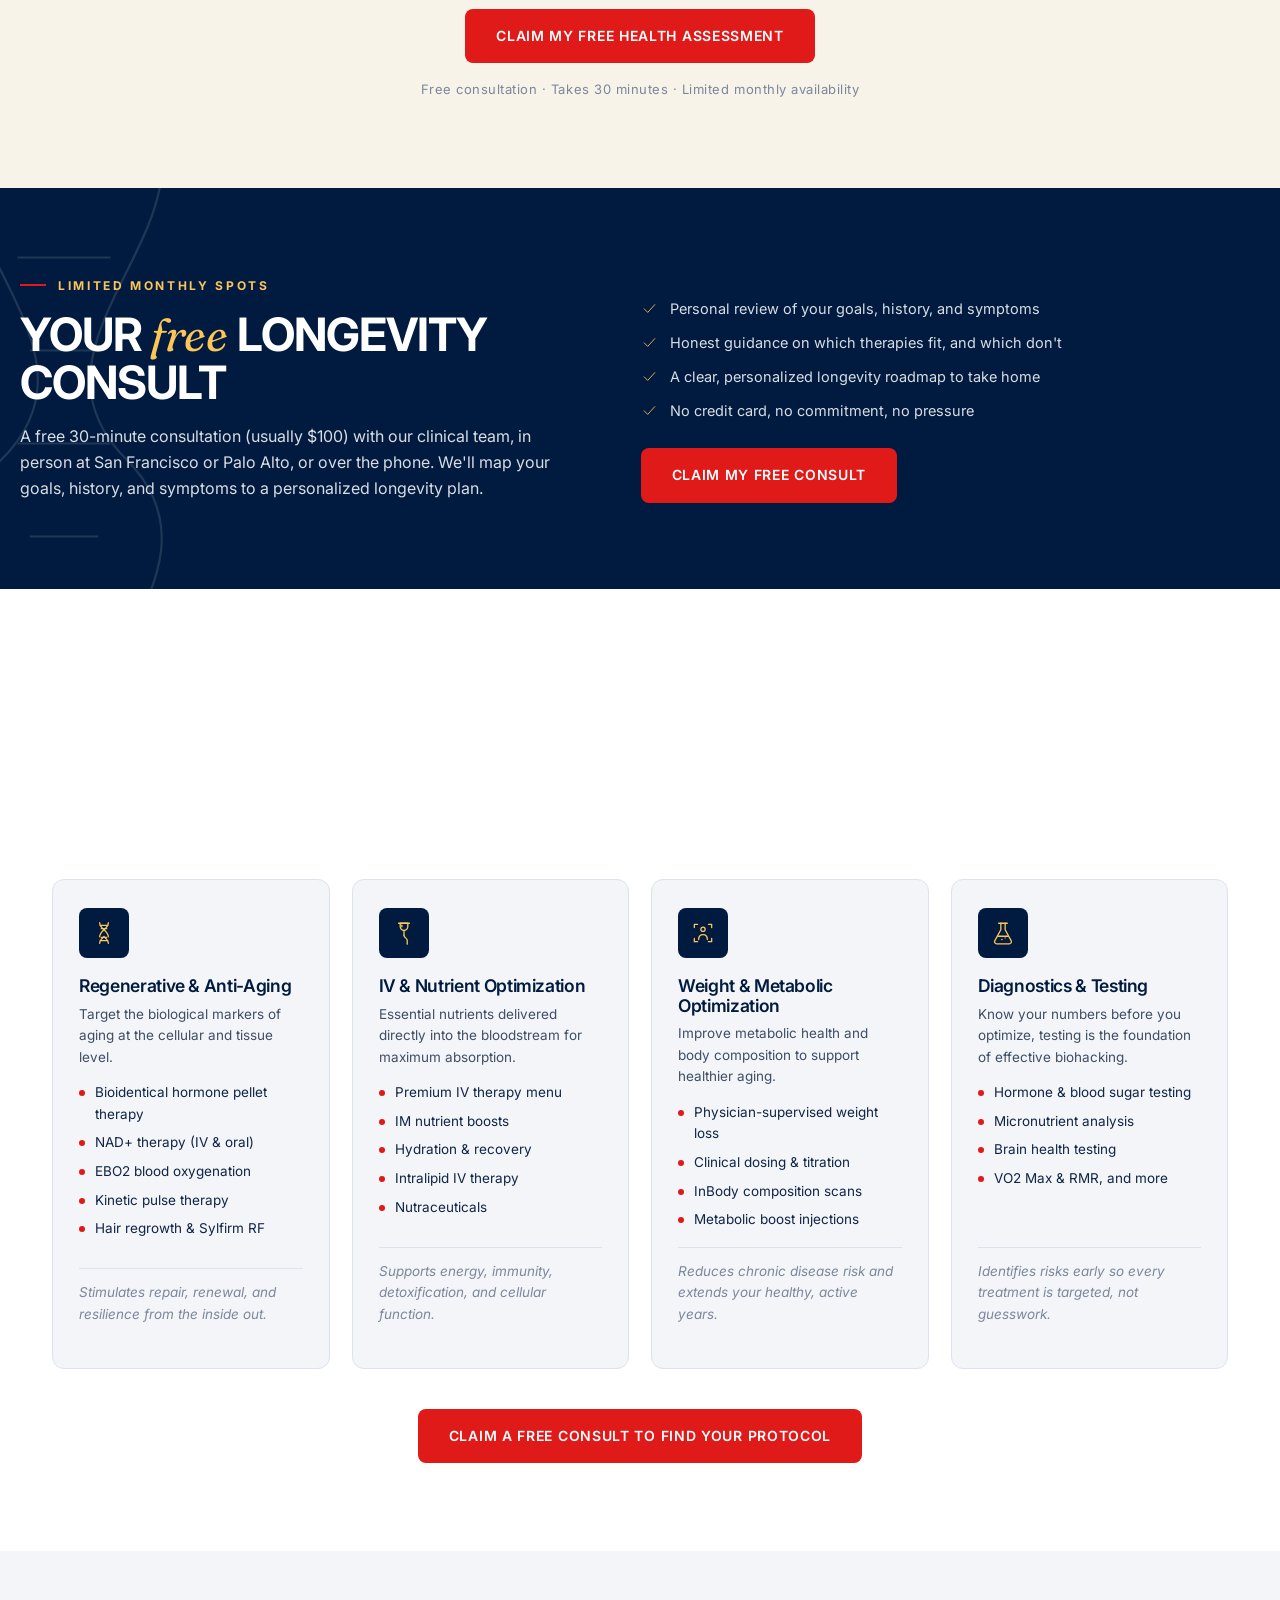
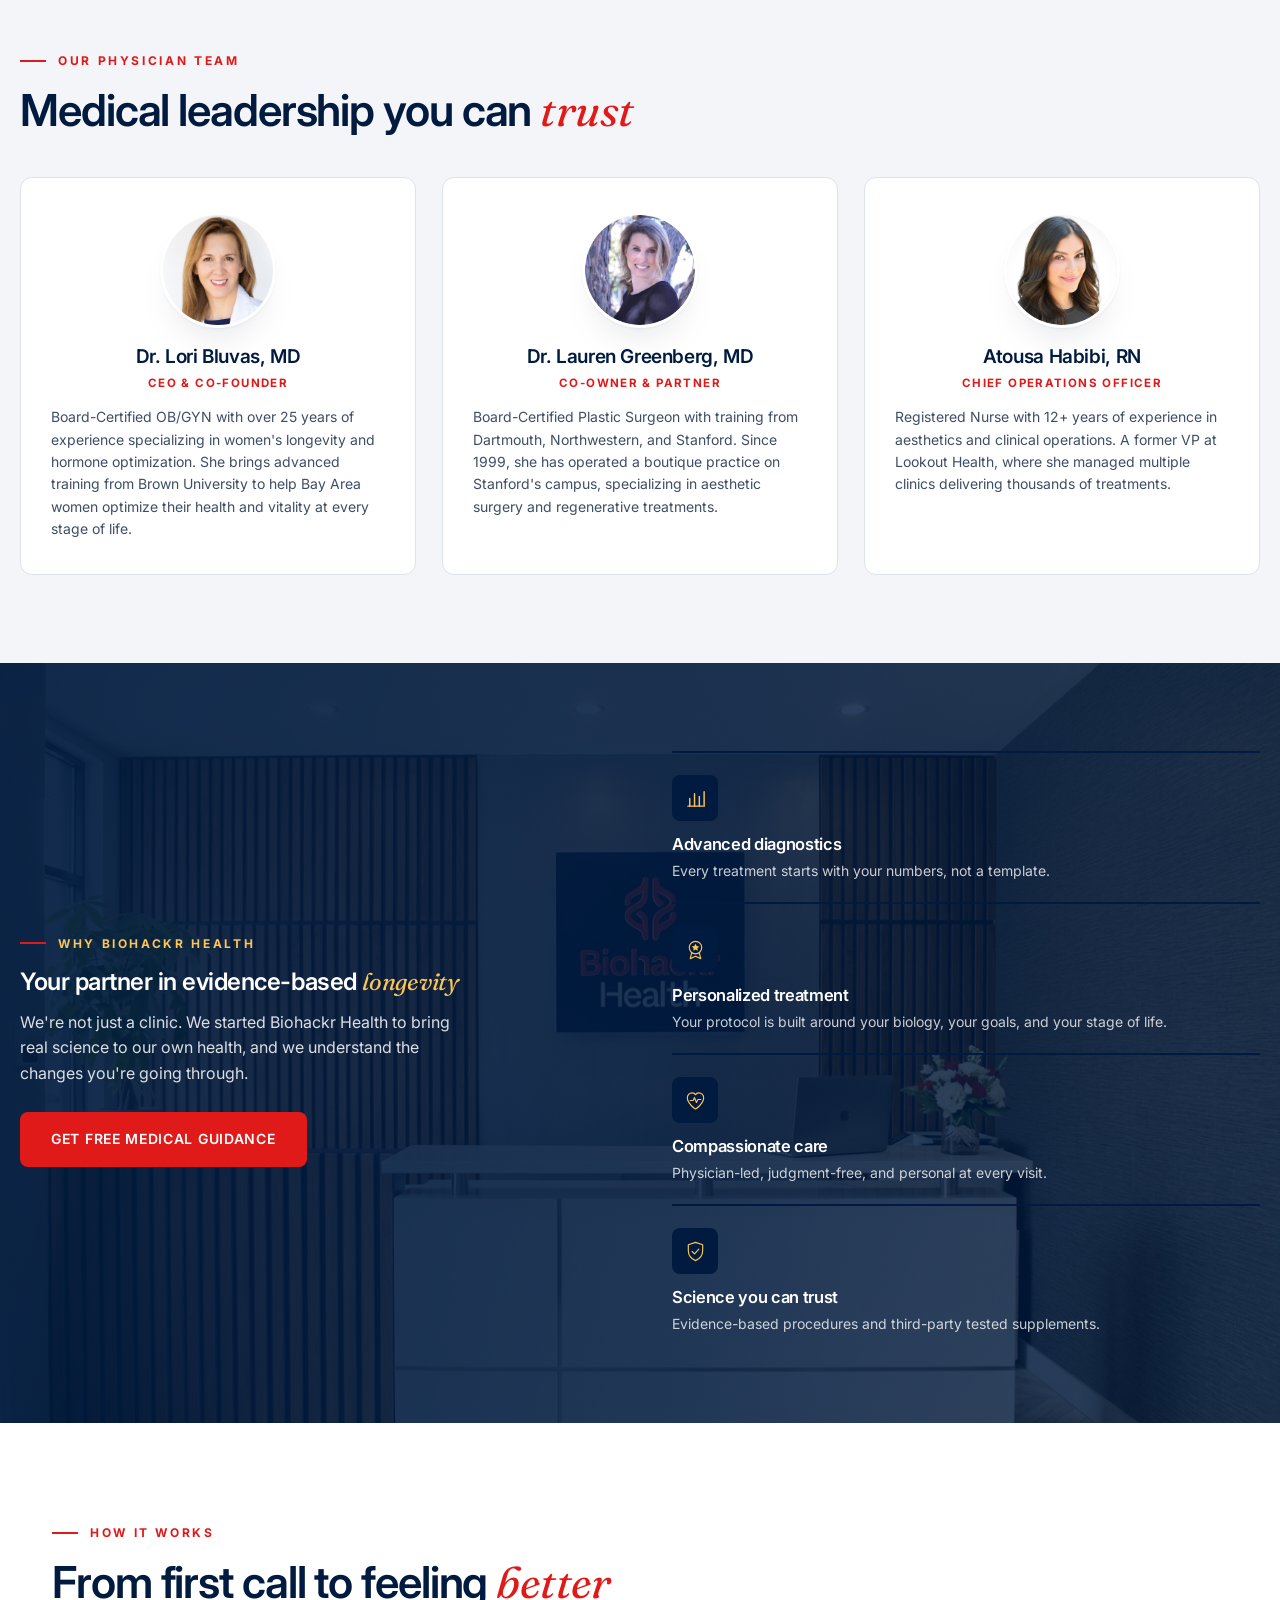
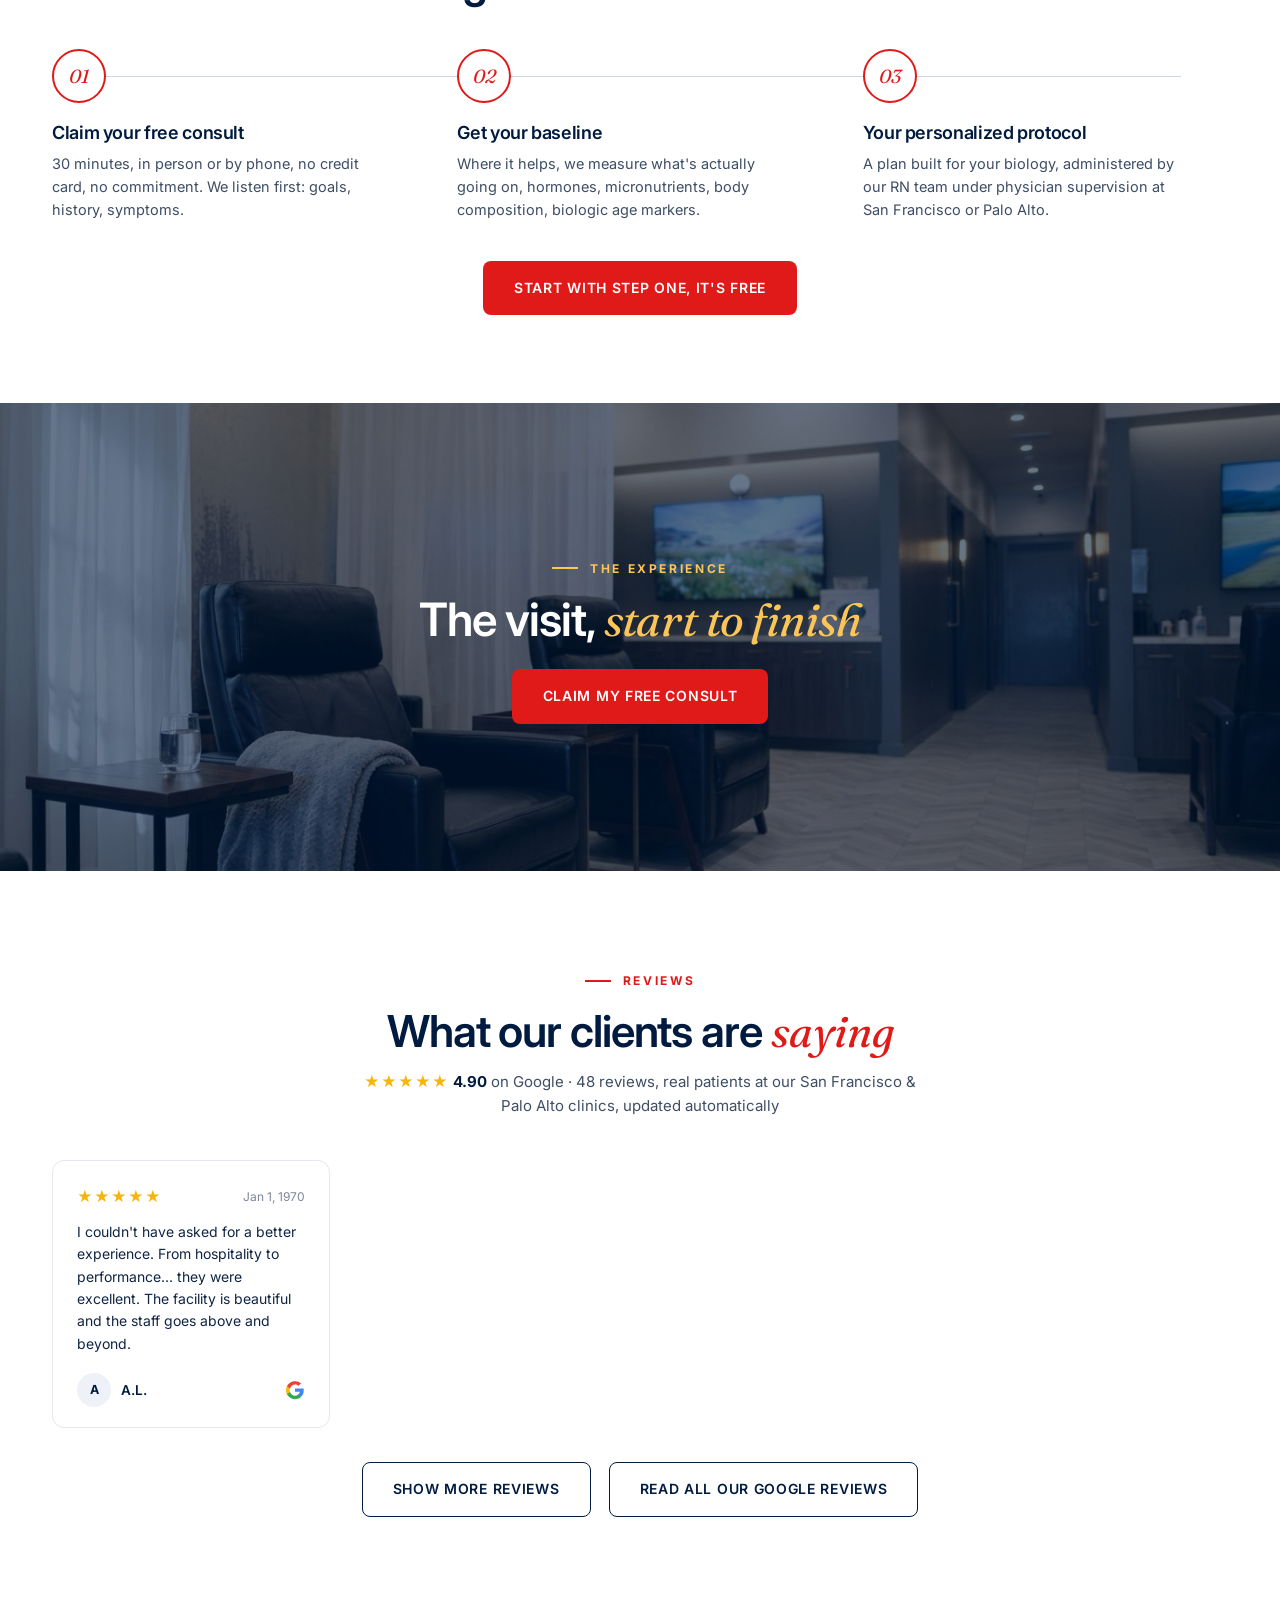
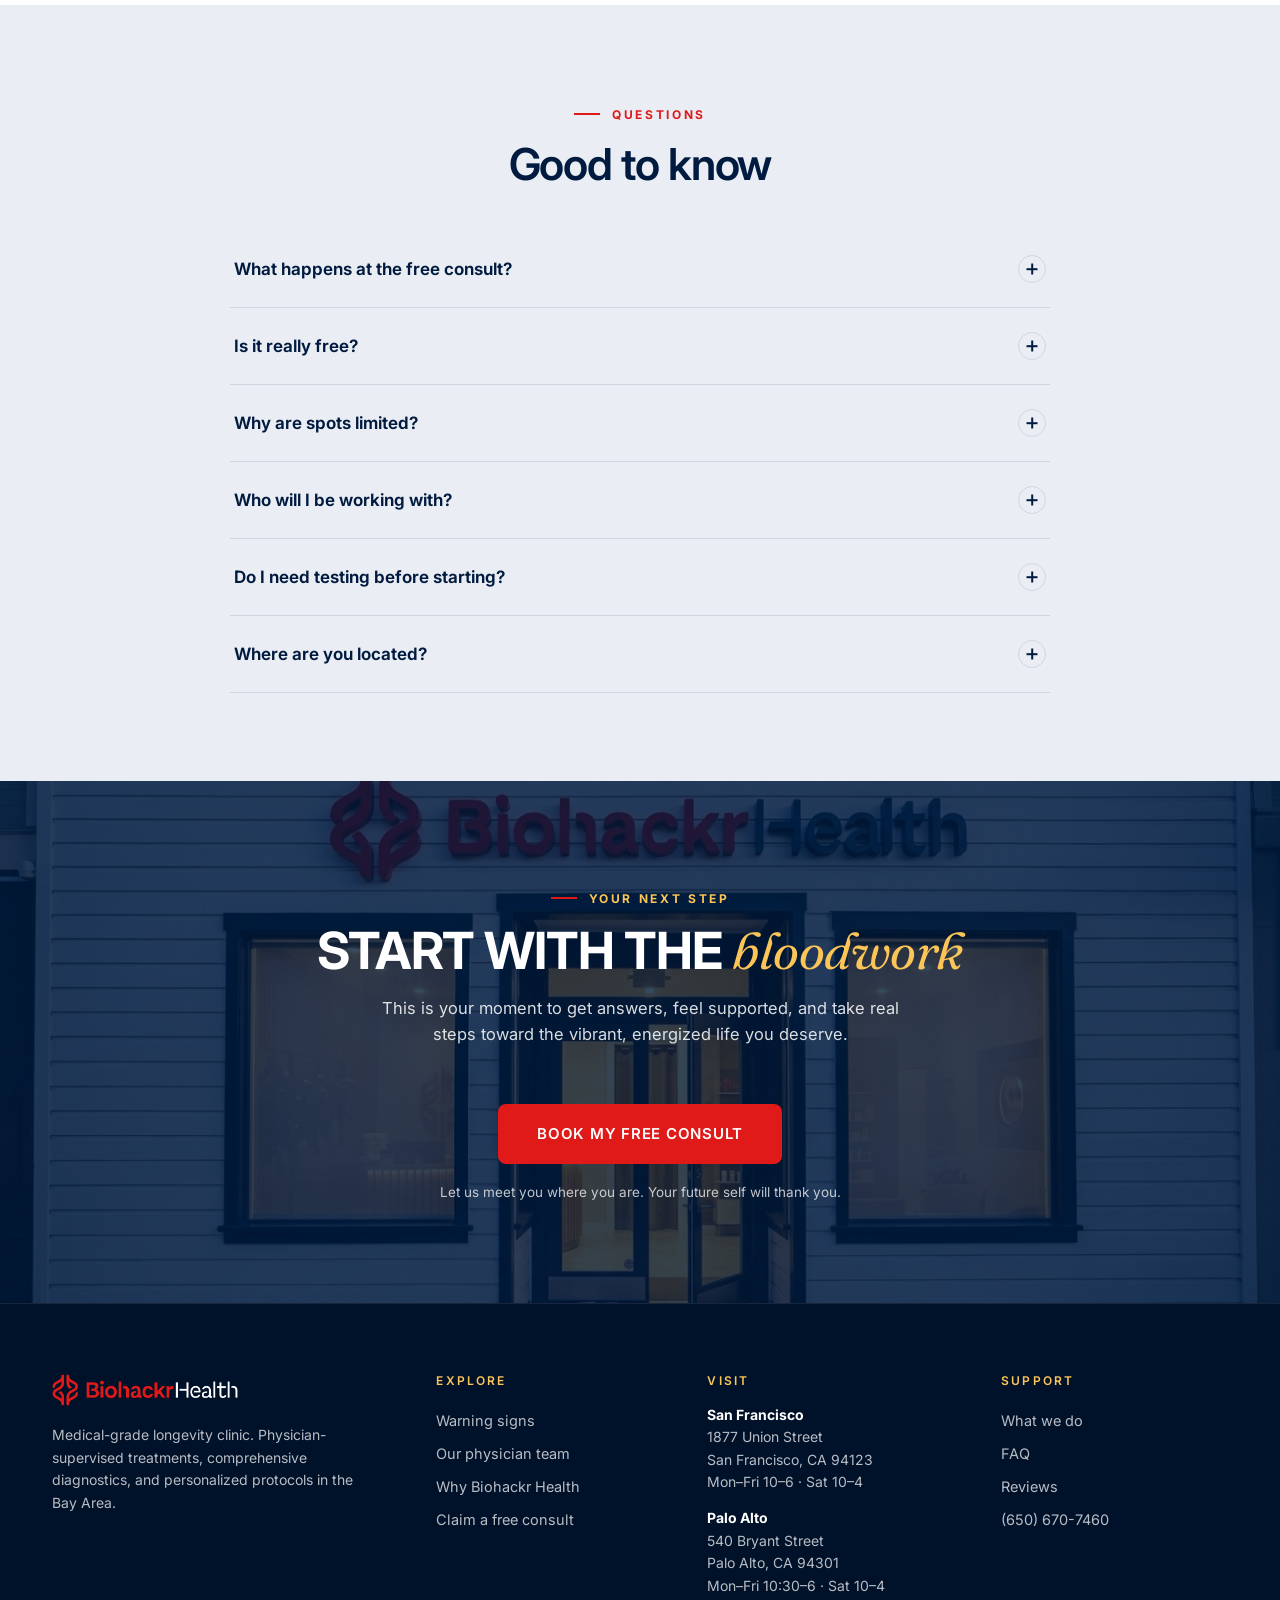
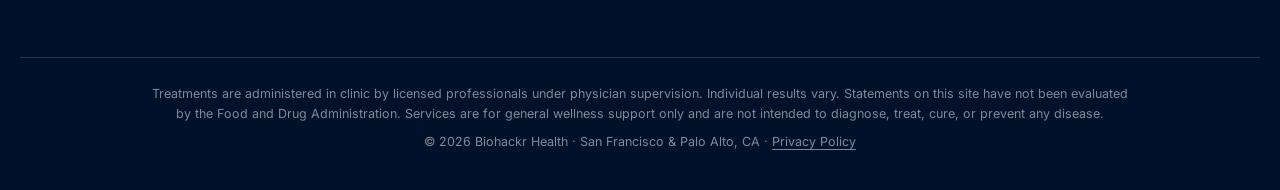
==== commit 8fd03f5a: "Section-header pass from the headline-craft skill (hero unchanged) Five below-the-hero replacements," ====
--- a/index.html
+++ b/index.html
@@ -74,7 +74,7 @@
       <div class="sect-head reveal">
         <div>
           <p class="eyebrow">Listen to your body</p>
-          <h2>Is your body sending you these <span class="accent">warning signs?</span></h2>
+          <h2>What the tiredness usually <span class="accent">turns out to be</span></h2>
         </div>
       </div>
       <div class="signs-grid">
@@ -86,7 +86,7 @@
       <div class="signs-cta reveal">
         <p class="signs-line">These symptoms are <span class="accent">optional</span>, not inevitable.</p>
         <a class="btn btn-red" href="#claim">Claim my free health assessment</a>
-        <p class="signs-note">Free consultation · Takes 30 minutes · Only 20 spots available this month</p>
+        <p class="signs-note">Free consultation · Takes 30 minutes · Limited monthly availability</p>
       </div>
     </div>
   </section>
@@ -113,7 +113,7 @@
       <div class="sect-head reveal">
         <div>
           <p class="eyebrow">Our longevity services</p>
-          <h2>Four ways we slow the <span class="accent">clock</span></h2>
+          <h2>Four places to <span class="accent">start</span></h2>
           <p>A glimpse of what we offer, your consult determines which of these belongs in your plan.</p>
         </div>
       </div>
@@ -229,7 +229,7 @@
     <div class="film-band-scrim" aria-hidden="true"></div>
     <div class="wrap film-band-in reveal">
       <p class="eyebrow" style="color:var(--sun)">The experience</p>
-      <h2>Medicine that feels like a <span class="accent" style="color:var(--sun)">retreat</span></h2>
+      <h2>The visit, <span class="accent" style="color:var(--sun)">start to finish</span></h2>
       <a class="btn btn-red" href="#claim" style="margin-top:24px">Claim my free consult</a>
     </div>
   </section>
@@ -271,7 +271,7 @@
     <div class="cta-photo-scrim" aria-hidden="true"></div>
     <div class="wrap" style="position:relative;padding:100px 32px;text-align:center">
       <p class="eyebrow" style="color:var(--sun);justify-content:center">Your next step</p>
-      <h2 style="color:#fff;text-transform:uppercase;font-weight:700;font-size:clamp(30px,4vw,52px);letter-spacing:-.02em;line-height:1.04">Take control of how you <span class="accent" style="color:var(--sun)">age</span>, starting today</h2>
+      <h2 style="color:#fff;text-transform:uppercase;font-weight:700;font-size:clamp(30px,4vw,52px);letter-spacing:-.02em;line-height:1.04">Start with the <span class="accent" style="color:var(--sun)">bloodwork</span></h2>
       <p style="margin:18px auto 30px;max-width:540px;font-size:16.5px">This is your moment to get answers, feel supported, and take real steps toward the vibrant, energized life you deserve.</p>
       <a class="btn btn-red" href="#claim" style="font-size:15px;padding:17px 38px">Book my free consult</a>
       <p style="margin-top:18px;font-size:13.5px;color:rgba(255,255,255,.75)">Let us meet you where you are. Your future self will thank you.</p>
@@ -293,7 +293,7 @@
   /* hero bits */
   document.getElementById('heroTrust').innerHTML = [
     [IC.check, 'Free 30-minute consultation'],
-    [IC.member, 'Only 20 spots available each month'],
+    [IC.member, 'Limited monthly availability'],
     [IC.shield, 'Physician-supervised, science-first']
   ].map(([ic, t]) => `<span>${ic}${t}</span>`).join('');
 
